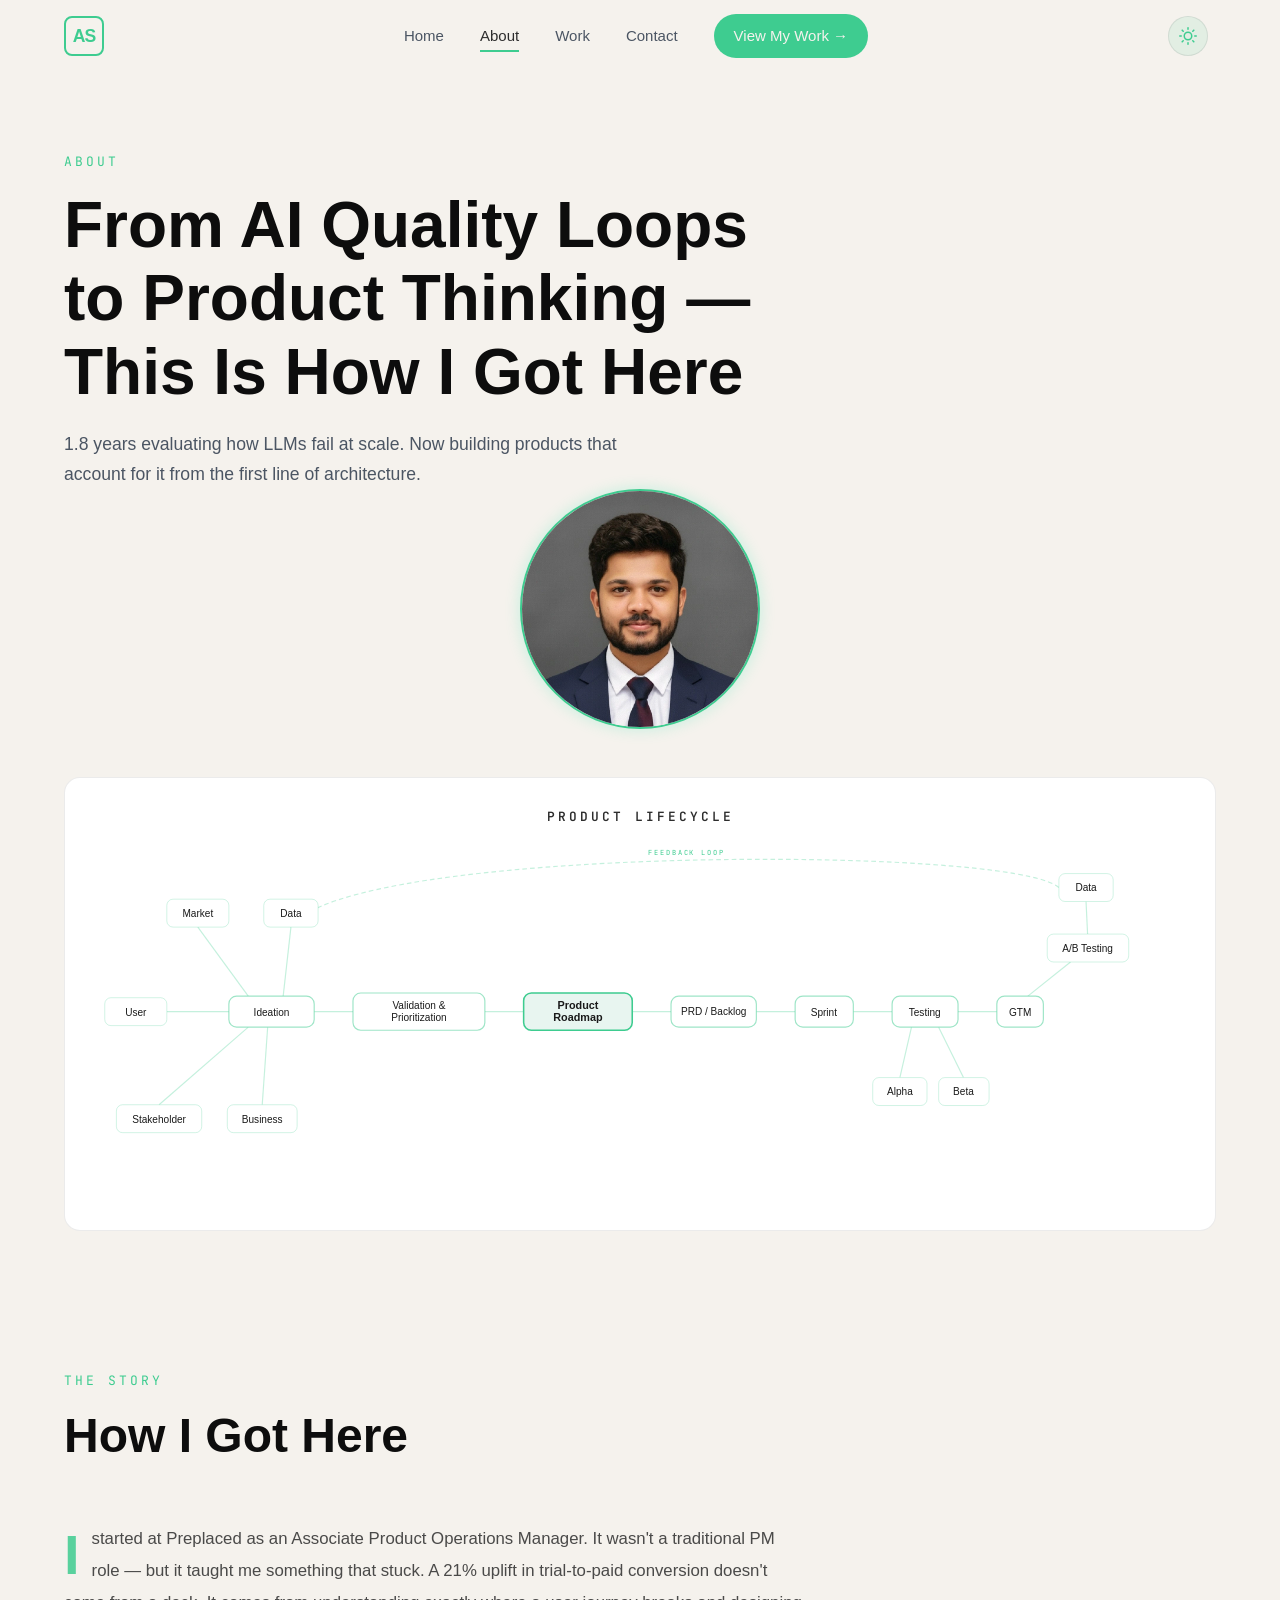
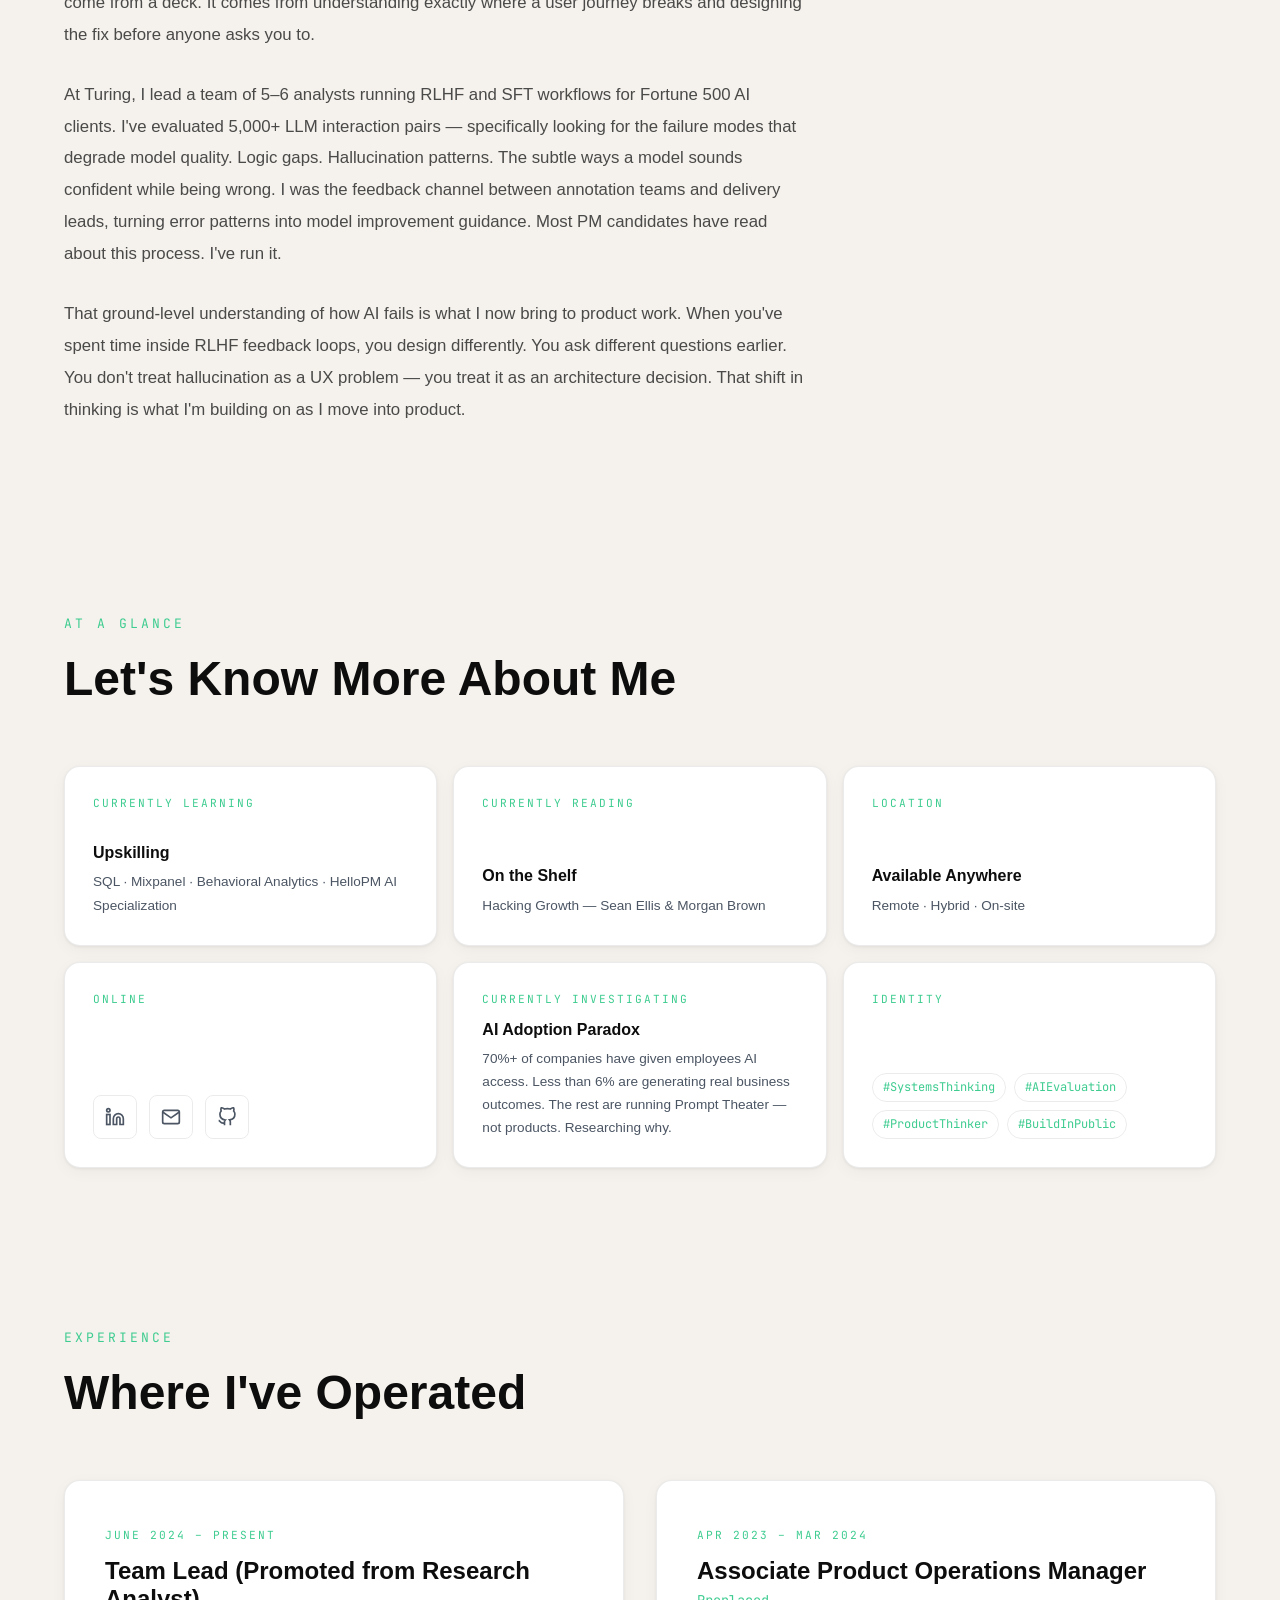
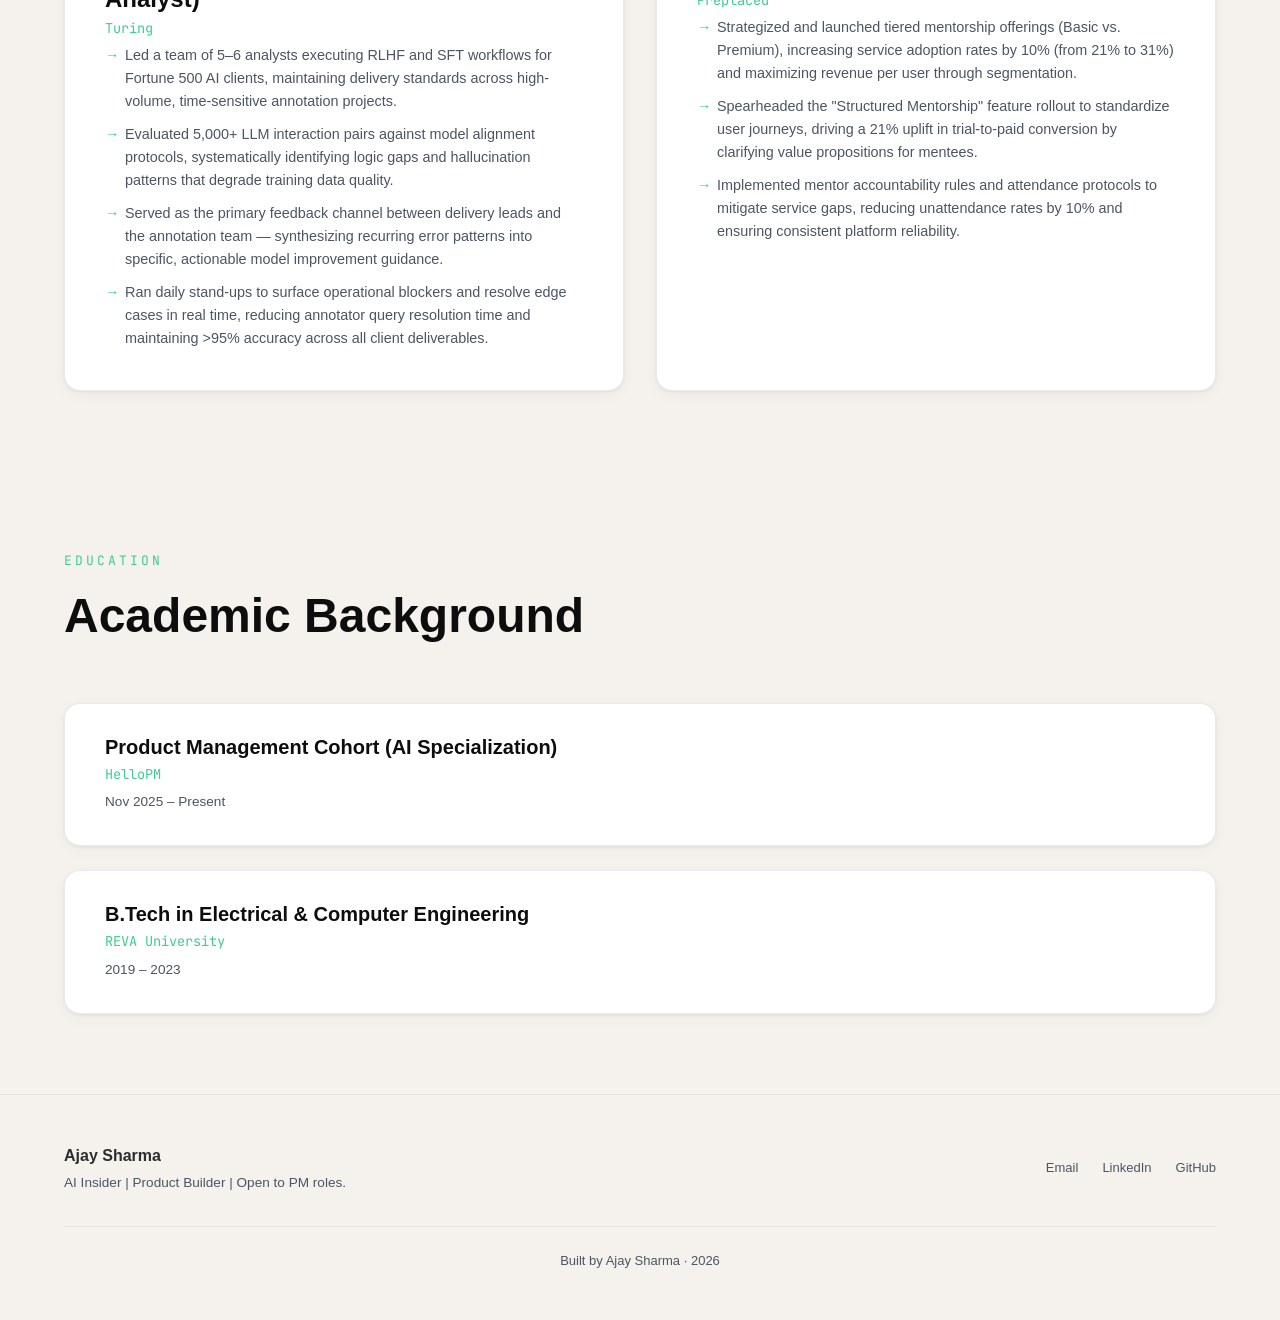
==== about.html @ 45bc7f4d "Update About page narrative, tighten global section padding, add GitHub links" ====
<!DOCTYPE html>
<html lang="en">

<head>
    <meta charset="UTF-8">
    <meta name="viewport" content="width=device-width, initial-scale=1.0">
    <title>About — Ajay Sharma | AI Team Lead @ Turing</title>
    <meta name="description"
        content="PM candidate with hands-on experience inside RLHF feedback loops and a track record of shipping functional AI products. Currently targeting APM and PM roles at AI-first companies.">
    <meta property="og:title" content="About Ajay Sharma">
    <meta property="og:description"
        content="From fixing operational gaps to chasing funnel leaks — the honest version.">
    <meta property="og:type" content="website">
    <link rel="icon"
        href="data:image/svg+xml,%3Csvg xmlns='http://www.w3.org/2000/svg' viewBox='0 0 64 64'%3E%3Ccircle cx='32' cy='32' r='32' fill='%230A0F0D'/%3E%3Ctext x='32' y='38' text-anchor='middle' fill='%2300E5A0' font-family='sans-serif' font-weight='600' font-size='24'%3EAS%3C/text%3E%3C/svg%3E">
    <link rel="stylesheet" href="css/style.css">
</head>

<body>

    <!-- ========== NAVBAR ========== -->
    <nav class="navbar" role="navigation" aria-label="Main navigation">
        <div class="container">
            <a href="index.html" class="nav-logo"><span>AS</span></a>
            <div class="nav-links">
                <a href="index.html">Home</a>
                <a href="about.html">About</a>
                <a href="work.html">Work</a>
                <a href="contact.html">Contact</a>
                <a href="work.html" class="nav-cta">View My Work →</a>
            </div>
            <button class="theme-toggle" aria-label="Toggle light/dark mode">
                <svg class="icon-sun" viewBox="0 0 24 24" fill="none" stroke="currentColor" stroke-width="2"
                    stroke-linecap="round" stroke-linejoin="round">
                    <circle cx="12" cy="12" r="5" />
                    <line x1="12" y1="1" x2="12" y2="3" />
                    <line x1="12" y1="21" x2="12" y2="23" />
                    <line x1="4.22" y1="4.22" x2="5.64" y2="5.64" />
                    <line x1="18.36" y1="18.36" x2="19.78" y2="19.78" />
                    <line x1="1" y1="12" x2="3" y2="12" />
                    <line x1="21" y1="12" x2="23" y2="12" />
                    <line x1="4.22" y1="19.78" x2="5.64" y2="18.36" />
                    <line x1="18.36" y1="5.64" x2="19.78" y2="4.22" />
                </svg>
                <svg class="icon-moon" viewBox="0 0 24 24" fill="none" stroke="currentColor" stroke-width="2"
                    stroke-linecap="round" stroke-linejoin="round">
                    <path d="M21 12.79A9 9 0 1 1 11.21 3 7 7 0 0 0 21 12.79z" />
                </svg>
            </button>
            <button class="nav-toggle" aria-label="Toggle navigation">
                <span></span><span></span><span></span>
            </button>
        </div>
    </nav>

    <main>

        <!-- ========== HERO ========== -->
        <section class="about-hero">
            <div class="container">
                <span class="section-label fade-in-up">ABOUT</span>
                <h1 class="fade-in-up">From AI Quality Loops to Product Thinking — This Is How I Got Here</h1>
                <p class="fade-in-up">1.8 years evaluating how LLMs fail at scale. Now building products that account for it from the first line of architecture.</p>
                <div class="portrait-wrap fade-in-up">
                    <img src="assets/ajay.jpg" alt="Ajay Sharma" class="portrait portrait--lg">
                </div>
                <div class="hero-image-placeholder fade-in-up">
                    <div class="lifecycle-scroll-wrap">
                        <h3 class="lifecycle-title">Product Lifecycle</h3>
                        <svg id="lifecycle-svg" viewBox="0 0 1400 440" fill="none" xmlns="http://www.w3.org/2000/svg"
                            style="width:100%;height:auto;min-width:900px;">
                            <style>
                                #lifecycle-svg {
                                    --lc-accent: #3ECC90;
                                    --lc-fill: #0F1A14;
                                    --lc-stroke: rgba(62, 204, 144, 0.55);
                                    --lc-text: #EAEDE8;
                                    --lc-primary-fill: #0D2A1A;
                                }

                                [data-theme="light"] #lifecycle-svg {
                                    --lc-fill: #FFFFFF;
                                    --lc-text: #1a1a1a;
                                    --lc-primary-fill: #e8f5f0;
                                    --lc-stroke: rgba(62, 204, 144, 0.5);
                                }

                                .lc-node {
                                    opacity: 0;
                                    transition: opacity 0.8s ease, filter 0.3s ease;
                                }

                                .lc-node.active {
                                    opacity: 1;
                                }

                                .lc-node:hover rect {
                                    filter: drop-shadow(0 0 8px rgba(62, 204, 144, 0.5));
                                    cursor: pointer;
                                }

                                .lc-input rect {
                                    fill: var(--lc-fill);
                                    stroke: rgba(62, 204, 144, 0.25);
                                    stroke-width: 1.2;
                                }

                                .lc-standard rect {
                                    fill: var(--lc-fill);
                                    stroke: var(--lc-stroke);
                                    stroke-width: 1.5;
                                }

                                .lc-primary rect {
                                    fill: var(--lc-primary-fill);
                                    stroke: var(--lc-accent);
                                    stroke-width: 2;
                                }

                                .lc-node text {
                                    fill: var(--lc-text);
                                    font-family: Inter, sans-serif;
                                    font-size: 13px;
                                }

                                .lc-primary text {
                                    font-weight: 700;
                                    font-size: 14px;
                                }

                                .lc-connector {
                                    stroke: var(--lc-accent);
                                    stroke-width: 1.5;
                                    opacity: 0.3;
                                    fill: none;
                                }

                                .lc-feedback-arc {
                                    stroke-dasharray: 6 4;
                                }

                                @keyframes roadmapGlow {

                                    0%,
                                    100% {
                                        filter: drop-shadow(0 0 4px rgba(62, 204, 144, 0.2));
                                    }

                                    50% {
                                        filter: drop-shadow(0 0 12px rgba(62, 204, 144, 0.5));
                                    }
                                }

                                .lc-roadmap {
                                    animation: roadmapGlow 3s ease-in-out infinite;
                                }
                            </style>
                            <defs>
                                <filter id="lcGlow">
                                    <feGaussianBlur stdDeviation="3" result="blur" />
                                    <feMerge>
                                        <feMergeNode in="blur" />
                                        <feMergeNode in="SourceGraphic" />
                                    </feMerge>
                                </filter>
                            </defs>

                            <!-- ===== CONNECTOR LINES (always visible) ===== -->
                            <path id="c-user-idea" class="lc-connector" d="M90,220 L170,220" />
                            <path id="c-market-idea" class="lc-connector" d="M130,111 L195,200" />
                            <path id="c-data-idea" class="lc-connector" d="M250,111 L240,200" />
                            <path id="c-stake-idea" class="lc-connector" d="M80,340 L195,240" />
                            <path id="c-biz-idea" class="lc-connector" d="M213,340 L220,240" />
                            <path id="c-idea-val" class="lc-connector" d="M280,220 L330,220" />
                            <path id="c-val-road" class="lc-connector" d="M500,220 L550,220" />
                            <path id="c-road-prd" class="lc-connector" d="M690,220 L740,220" />
                            <path id="c-prd-sprint" class="lc-connector" d="M850,220 L900,220" />
                            <path id="c-sprint-test" class="lc-connector" d="M975,220 L1025,220" />
                            <path id="c-test-alpha" class="lc-connector" d="M1050,240 L1035,305" />
                            <path id="c-test-beta" class="lc-connector" d="M1085,240 L1117,305" />
                            <path id="c-test-gtm" class="lc-connector" d="M1110,220 L1160,220" />
                            <path id="c-gtm-ab" class="lc-connector" d="M1200,200 L1255,156" />
                            <path id="c-ab-data" class="lc-connector" d="M1277,120 L1275,78" />
                            <path id="c-feedback" class="lc-connector lc-feedback-arc"
                                d="M1240,60 C1180,5 320,5 250,111" />

                            <!-- ===== FEEDBACK LOOP LABEL ===== -->
                            <text class="lc-node" data-idx="10" x="760" y="18" text-anchor="middle"
                                fill="var(--lc-accent)" font-family="JetBrains Mono, monospace" font-size="9"
                                letter-spacing="2.5" opacity="0.5">FEEDBACK
                                LOOP</text>

                            <!-- ===== INPUT NODES ===== -->
                            <g class="lc-node lc-input" data-idx="0"
                                data-tip="User research, interviews, and feedback signals">
                                <rect x="10" y="202" width="80" height="36" rx="8" /><text x="50" y="225"
                                    text-anchor="middle">User</text>
                            </g>
                            <g class="lc-node lc-input" data-idx="0" data-tip="Competitive landscape and market trends">
                                <rect x="90" y="75" width="80" height="36" rx="8" /><text x="130" y="98"
                                    text-anchor="middle">Market</text>
                            </g>
                            <g class="lc-node lc-input" data-idx="0"
                                data-tip="Analytics, metrics, and behavioral insights" id="data-left-group">
                                <rect x="215" y="75" width="70" height="36" rx="8" /><text x="250" y="98"
                                    text-anchor="middle">Data</text>
                            </g>
                            <g class="lc-node lc-input" data-idx="0"
                                data-tip="Internal and external stakeholder requirements">
                                <rect x="25" y="340" width="110" height="36" rx="8" /><text x="80" y="363"
                                    text-anchor="middle">Stakeholder</text>
                            </g>
                            <g class="lc-node lc-input" data-idx="0"
                                data-tip="Strategic objectives driving product direction">
                                <rect x="168" y="340" width="90" height="36" rx="8" /><text x="213" y="363"
                                    text-anchor="middle">Business</text>
                            </g>

                            <!-- ===== IDEATION ===== -->
                            <g class="lc-node lc-standard" data-idx="1"
                                data-tip="Brainstorming and idea generation from all inputs">
                                <rect x="170" y="200" width="110" height="40" rx="10" /><text x="225" y="225"
                                    text-anchor="middle">Ideation</text>
                            </g>

                            <!-- ===== MAIN CHAIN ===== -->
                            <g class="lc-node lc-standard" data-idx="2"
                                data-tip="Hypothesis testing and feature scoring by impact and effort">
                                <rect x="330" y="196" width="170" height="48" rx="10" />
                                <text x="415" y="216" text-anchor="middle" font-size="12">Validation &amp;</text>
                                <text x="415" y="232" text-anchor="middle" font-size="12">Prioritization</text>
                            </g>
                            <g class="lc-node lc-primary lc-roadmap" data-idx="3"
                                data-tip="The strategic roadmap — the north star of execution">
                                <rect x="550" y="196" width="140" height="48" rx="10" />
                                <text x="620" y="216" text-anchor="middle" font-size="13">Product</text>
                                <text x="620" y="232" text-anchor="middle" font-size="13">Roadmap</text>
                            </g>
                            <g class="lc-node lc-standard" data-idx="4"
                                data-tip="Product requirements and ordered backlog of work items">
                                <rect x="740" y="200" width="110" height="40" rx="10" /><text x="795" y="224"
                                    text-anchor="middle" font-size="12">PRD / Backlog</text>
                            </g>
                            <g class="lc-node lc-standard" data-idx="5"
                                data-tip="Time-boxed development cycles for iterative delivery">
                                <rect x="900" y="200" width="75" height="40" rx="10" /><text x="937" y="225"
                                    text-anchor="middle">Sprint</text>
                            </g>
                            <g class="lc-node lc-standard" data-idx="6"
                                data-tip="Quality assurance across alpha and beta stages">
                                <rect x="1025" y="200" width="85" height="40" rx="10" /><text x="1067" y="225"
                                    text-anchor="middle">Testing</text>
                            </g>

                            <!-- ===== ALPHA / BETA ===== -->
                            <g class="lc-node lc-input" data-idx="7"
                                data-tip="Internal testing with controlled user group">
                                <rect x="1000" y="305" width="70" height="36" rx="8" /><text x="1035" y="328"
                                    text-anchor="middle" font-size="12">Alpha</text>
                            </g>
                            <g class="lc-node lc-input" data-idx="7" data-tip="External testing with broader user base">
                                <rect x="1085" y="305" width="65" height="36" rx="8" /><text x="1117" y="328"
                                    text-anchor="middle" font-size="12">Beta</text>
                            </g>

                            <!-- ===== GTM ===== -->
                            <g class="lc-node lc-standard" data-idx="8"
                                data-tip="Go-to-market strategy and launch execution">
                                <rect x="1160" y="200" width="60" height="40" rx="10" /><text x="1190" y="225"
                                    text-anchor="middle">GTM</text>
                            </g>

                            <!-- ===== A/B TESTING ===== -->
                            <g class="lc-node lc-input" data-idx="9"
                                data-tip="Controlled experiments to optimize conversion">
                                <rect x="1225" y="120" width="105" height="36" rx="8" /><text x="1277" y="143"
                                    text-anchor="middle" font-size="12">A/B Testing</text>
                            </g>

                            <!-- ===== DATA (RIGHT) ===== -->
                            <g class="lc-node lc-input" data-idx="10"
                                data-tip="Performance data feeding back into the cycle" id="data-right-group">
                                <rect x="1240" y="42" width="70" height="36" rx="8" /><text x="1275" y="65"
                                    text-anchor="middle">Data</text>
                            </g>
                        </svg>
                    </div>
                </div>
            </div>
        </section>

        <!-- ========== STORY ========== -->
        <section>
            <div class="container">
                <div class="section-header fade-in-up">
                    <span class="section-label">THE STORY</span>
                    <h2>How I Got Here</h2>
                </div>
                <div class="story-section fade-in-up">
                    <p>I started at Preplaced as an Associate Product Operations Manager. It wasn't a traditional PM role — but it taught me something that stuck. A 21% uplift in trial-to-paid conversion doesn't come from a deck. It comes from understanding exactly where a user journey breaks and designing the fix before anyone asks you to.</p>
                    <p>At Turing, I lead a team of 5–6 analysts running RLHF and SFT workflows for Fortune 500 AI clients. I've evaluated 5,000+ LLM interaction pairs — specifically looking for the failure modes that degrade model quality. Logic gaps. Hallucination patterns. The subtle ways a model sounds confident while being wrong. I was the feedback channel between annotation teams and delivery leads, turning error patterns into model improvement guidance. Most PM candidates have read about this process. I've run it.</p>
                    <p>That ground-level understanding of how AI fails is what I now bring to product work. When you've spent time inside RLHF feedback loops, you design differently. You ask different questions earlier. You don't treat hallucination as a UX problem — you treat it as an architecture decision. That shift in thinking is what I'm building on as I move into product.</p>
                </div>
            </div>
        </section>

        <!-- ========== BENTO GRID ========== -->
        <section>
            <div class="container">
                <div class="section-header fade-in-up">
                    <span class="section-label">At a Glance</span>
                    <h2>Let's Know More About Me</h2>
                </div>
                <div class="bento-grid stagger-children">
                    <div class="bento-tile fade-in-up">
                        <span class="bento-tile-label">Currently Learning</span>
                        <div>
                            <h4>Upskilling</h4>
                            <p>SQL · Mixpanel · Behavioral Analytics · HelloPM AI Specialization</p>
                        </div>
                    </div>
                    <div class="bento-tile fade-in-up">
                        <span class="bento-tile-label">Currently Reading</span>
                        <div>
                            <h4>On the Shelf</h4>
                            <p>Hacking Growth — Sean Ellis & Morgan Brown</p>
                        </div>
                    </div>
                    <div class="bento-tile fade-in-up">
                        <span class="bento-tile-label">Location</span>
                        <div>
                            <h4>Available Anywhere</h4>
                            <p>Remote · Hybrid · On-site</p>
                        </div>
                    </div>
                    <div class="bento-tile fade-in-up">
                        <span class="bento-tile-label">Online</span>
                        <div class="bento-social-links">
                            <a href="https://www.linkedin.com/in/workwithajay/" target="_blank" rel="noopener"
                                class="bento-social-link" aria-label="LinkedIn">
                                <svg width="20" height="20" viewBox="0 0 24 24" fill="none" stroke="currentColor"
                                    stroke-width="2">
                                    <path
                                        d="M16 8a6 6 0 0 1 6 6v7h-4v-7a2 2 0 0 0-2-2 2 2 0 0 0-2 2v7h-4v-7a6 6 0 0 1 6-6z" />
                                    <rect x="2" y="9" width="4" height="12" />
                                    <circle cx="4" cy="4" r="2" />
                                </svg>
                            </a>
                            <a href="mailto:sharma.ajay.jobs@gmail.com" class="bento-social-link" aria-label="Email" title="sharma.ajay.jobs@gmail.com">
                                <svg width="20" height="20" viewBox="0 0 24 24" fill="none" stroke="currentColor"
                                    stroke-width="2">
                                    <path
                                        d="M4 4h16c1.1 0 2 .9 2 2v12c0 1.1-.9 2-2 2H4c-1.1 0-2-.9-2-2V6c0-1.1.9-2 2-2z" />
                                    <polyline points="22,6 12,13 2,6" />
                                </svg>
                            </a>
                            <a href="https://github.com/reagleai/" target="_blank" rel="noopener"
                                class="bento-social-link" aria-label="GitHub">
                                <svg width="20" height="20" viewBox="0 0 24 24" fill="none" stroke="currentColor"
                                    stroke-width="2">
                                    <path
                                        d="M9 19c-5 1.5-5-2.5-7-3m14 6v-3.87a3.37 3.37 0 0 0-.94-2.61c3.14-.35 6.44-1.54 6.44-7A5.44 5.44 0 0 0 20 4.77 5.07 5.07 0 0 0 19.91 1S18.73.65 16 2.48a13.38 13.38 0 0 0-7 0C6.27.65 5.09 1 5.09 1A5.07 5.07 0 0 0 5 4.77a5.44 5.44 0 0 0-1.5 3.78c0 5.42 3.3 6.61 6.44 7A3.37 3.37 0 0 0 9 18.13V22" />
                                </svg>
                            </a>
                        </div>
                    </div>
                    <div class="bento-tile fade-in-up">
                        <span class="bento-tile-label">Currently Investigating</span>
                        <div>
                            <h4>AI Adoption Paradox</h4>
                            <p>70%+ of companies have given employees AI access. Less than 6% are generating real business outcomes. The rest are running Prompt Theater — not products. Researching why.</p>
                        </div>
                    </div>
                    <div class="bento-tile fade-in-up">
                        <span class="bento-tile-label">Identity</span>
                        <div class="bento-tags">
                            <span class="bento-tag">#SystemsThinking</span>
                            <span class="bento-tag">#AIEvaluation</span>
                            <span class="bento-tag">#ProductThinker</span>
                            <span class="bento-tag">#BuildInPublic</span>
                        </div>
                    </div>
                </div>
            </div>
        </section>

        <!-- ========== EXPERIENCE (Expanded) ========== -->
        <section id="experience">
            <div class="container">
                <div class="section-header fade-in-up">
                    <span class="section-label">Experience</span>
                    <h2>Where I've Operated</h2>
                </div>
                <div class="experience-grid stagger-children">
                    <div class="experience-card fade-in-up">
                        <span class="tag">June 2024 &#8211; Present</span>
                        <h3>Team Lead (Promoted from Research Analyst)</h3>
                        <p class="company">Turing</p>
                        <ul>
                            <li>Led a team of 5–6 analysts executing RLHF and SFT workflows for Fortune 500 AI clients, maintaining delivery standards across high-volume, time-sensitive annotation projects.</li>
                            <li>Evaluated 5,000+ LLM interaction pairs against model alignment protocols, systematically identifying logic gaps and hallucination patterns that degrade training data quality.</li>
                            <li>Served as the primary feedback channel between delivery leads and the annotation team — synthesizing recurring error patterns into specific, actionable model improvement guidance.</li>
                            <li>Ran daily stand-ups to surface operational blockers and resolve edge cases in real time, reducing annotator query resolution time and maintaining >95% accuracy across all client deliverables.</li>
                        </ul>
                    </div>
                    <div class="experience-card fade-in-up">
                        <span class="tag">Apr 2023 &#8211; Mar 2024</span>
                        <h3>Associate Product Operations Manager</h3>
                        <p class="company">Preplaced</p>
                        <ul>
                            <li>Strategized and launched tiered mentorship offerings (Basic vs. Premium), increasing
                                service adoption rates by 10% (from 21% to 31%) and maximizing revenue per user through
                                segmentation.</li>
                            <li>Spearheaded the "Structured Mentorship" feature rollout to standardize user journeys,
                                driving a 21% uplift in trial-to-paid conversion by clarifying value propositions for
                                mentees.</li>
                            <li>Implemented mentor accountability rules and attendance protocols to mitigate service
                                gaps, reducing unattendance rates by 10% and ensuring consistent platform reliability.
                            </li>
                        </ul>
                    </div>
                </div>
            </div>
        </section>

        <!-- ========== EDUCATION ========== -->
        <section id="education">
            <div class="container">
                <div class="section-header fade-in-up">
                    <span class="section-label">Education</span>
                    <h2>Academic Background</h2>
                </div>
                <div class="education-list fade-in-up">
                    <div class="education-item">
                        <h4>Product Management Cohort (AI Specialization)</h4>
                        <p class="institution">HelloPM</p>
                        <p class="year">Nov 2025 &#8211; Present</p>
                    </div>
                    <div class="education-item">
                        <h4>B.Tech in Electrical &amp; Computer Engineering</h4>
                        <p class="institution">REVA University</p>
                        <p class="year">2019 &#8211; 2023</p>
                    </div>
                </div>
            </div>
        </section>

    </main>

    <!-- ========== FOOTER ========== -->
    <footer class="footer">
        <div class="container">
            <div class="footer-inner">
                <div class="footer-left">
                    <span class="footer-name">Ajay Sharma</span>
                    <span class="footer-tagline">AI Insider | Product Builder | Open to PM roles.</span>
                </div>
                <div class="footer-links">
                    <a href="mailto:sharma.ajay.jobs@gmail.com">Email</a>
                    <a href="https://www.linkedin.com/in/workwithajay/" target="_blank" rel="noopener">LinkedIn</a>
                    <a href="https://github.com/reagleai/" target="_blank" rel="noopener">GitHub</a>
                </div>
            </div>
            <div class="footer-credit">
                Built by Ajay Sharma · 2026
            </div>
        </div>
    </footer>

    <script src="js/main.js"></script>
</body>

</html>
---- css/style.css ----
/* ============================================
   AJAY SHARMA — GROWTH PM PORTFOLIO
   Design System & Global Styles
   ============================================ */

/* ---- Fonts: Fontshare + Google ---- */
@import url('https://api.fontshare.com/v2/css?f[]=clash-display@400,500,600,700&f[]=satoshi@400,500,700&display=swap');
@import url('https://fonts.googleapis.com/css2?family=JetBrains+Mono:wght@400;500&display=swap');

/* ============================================
   CSS CUSTOM PROPERTIES
   ============================================ */
:root {
    /* Colors — Dark Theme (default) */
    --bg-base: #0B1215;
    --bg-card: #111D1A;
    --bg-card-hover: #162520;
    --accent: #3ECC90;
    --accent-bright: #5EDDA8;
    --accent-dim: rgba(62, 204, 144, 0.08);
    --text-primary: #E8ECE9;
    --text-muted: #6B8078;
    --text-heading: #FFFFFF;
    --border-glow: rgba(62, 204, 144, 0.15);
    --border-glow-hover: rgba(62, 204, 144, 0.32);
    --shadow-glow: 0 0 20px rgba(62, 204, 144, 0.12);
    --shadow-glow-hover: 0 0 30px rgba(62, 204, 144, 0.22);
    --card-shadow: none;
    --card-shadow-hover: none;
    --nav-scrolled-bg: rgba(11, 18, 21, 0.88);
    --mobile-overlay-bg: rgba(11, 18, 21, 0.97);

    /* Typography */
    --font-heading: 'Clash Display', sans-serif;
    --font-body: 'Satoshi', sans-serif;
    --font-mono: 'JetBrains Mono', monospace;

    /* Sizing */
    --container-max: 1200px;
    --container-wide: 1400px;
    --nav-height: 72px;
    --section-padding: 80px;
    --section-padding-mobile: 60px;
    --border-radius: 16px;
    --border-radius-sm: 8px;
    --border-radius-pill: 999px;

    /* Transitions */
    --transition-fast: 0.2s ease;
    --transition-base: 0.3s ease;
    --transition-slow: 0.5s ease;
}

/* ============================================
   LIGHT MODE THEME
   ============================================ */
[data-theme="light"] {
    --bg-base: #F5F2ED;
    --bg-card: #FFFFFF;
    --bg-card-hover: #F0EDE7;
    --accent: #3ECC90;
    --accent-bright: #2FB87E;
    --accent-dim: rgba(62, 204, 144, 0.1);
    --text-primary: #2D2D2D;
    --text-muted: #4B5563;
    --text-heading: #0D0D0D;
    --border-glow: rgba(0, 0, 0, 0.08);
    --border-glow-hover: rgba(62, 204, 144, 0.3);
    --shadow-glow: none;
    --shadow-glow-hover: 0 4px 20px rgba(0, 0, 0, 0.08);
    --card-shadow: 0 1px 3px rgba(0, 0, 0, 0.06), 0 4px 16px rgba(0, 0, 0, 0.04);
    --card-shadow-hover: 0 4px 12px rgba(0, 0, 0, 0.08), 0 8px 32px rgba(0, 0, 0, 0.06);
    --nav-scrolled-bg: rgba(245, 242, 237, 0.88);
    --mobile-overlay-bg: rgba(245, 242, 237, 0.97);
}

/* ============================================
   RESET & BASE
   ============================================ */
*,
*::before,
*::after {
    margin: 0;
    padding: 0;
    box-sizing: border-box;
}

html {
    scroll-behavior: smooth;
    font-size: 16px;
    -webkit-font-smoothing: antialiased;
    -moz-osx-font-smoothing: grayscale;
}

body {
    font-family: var(--font-body);
    background-color: var(--bg-base);
    color: var(--text-primary);
    line-height: 1.6;
    overflow-x: hidden;
    min-height: 100vh;
}

a {
    color: var(--accent);
    text-decoration: none;
    transition: color var(--transition-fast);
}

a:hover {
    color: var(--accent-bright);
}

img {
    max-width: 100%;
    height: auto;
    display: block;
}

ul,
ol {
    list-style: none;
}

button {
    cursor: pointer;
    border: none;
    background: none;
    font-family: inherit;
}

input,
textarea,
select {
    font-family: inherit;
    font-size: inherit;
}

::selection {
    background: var(--accent);
    color: var(--bg-base);
}

/* ============================================
   TYPOGRAPHY
   ============================================ */
h1,
h2,
h3,
h4,
h5,
h6 {
    font-family: var(--font-heading);
    color: var(--text-heading);
    font-weight: 600;
    font-style: normal;
    line-height: 1.15;
}

h1 {
    font-size: clamp(2.5rem, 5vw, 4rem);
}

h2 {
    font-size: clamp(2rem, 4vw, 3rem);
}

h3 {
    font-size: clamp(1.25rem, 2.5vw, 1.5rem);
}

h4 {
    font-size: clamp(1.1rem, 2vw, 1.25rem);
}

p {
    color: var(--text-muted);
    font-size: 1rem;
    line-height: 1.7;
}

.section-label {
    font-family: var(--font-mono);
    font-size: 0.813rem;
    text-transform: uppercase;
    letter-spacing: 3px;
    color: var(--accent);
    margin-bottom: 16px;
    display: block;
}

.accent-text {
    color: var(--accent);
}

.muted-text {
    color: var(--text-muted);
}

/* ============================================
   LAYOUT
   ============================================ */
.container {
    max-width: var(--container-max);
    margin: 0 auto;
    padding: 0 24px;
}

.container--wide {
    max-width: var(--container-wide);
}

section {
    padding: var(--section-padding) 0;
    position: relative;
}

.section-header {
    margin-bottom: 60px;
}

.section-header p {
    margin-top: 16px;
    max-width: 600px;
}

/* ============================================
   NAVIGATION
   ============================================ */
.navbar {
    position: fixed;
    top: 0;
    left: 0;
    right: 0;
    height: var(--nav-height);
    z-index: 1000;
    display: flex;
    align-items: center;
    transition: background var(--transition-base), box-shadow var(--transition-base);
    background: transparent;
}

.navbar.scrolled {
    background: var(--nav-scrolled-bg);
    backdrop-filter: blur(20px);
    -webkit-backdrop-filter: blur(20px);
    box-shadow: 0 1px 0 var(--border-glow);
}

.navbar .container {
    display: flex;
    align-items: center;
    justify-content: space-between;
    width: 100%;
}

.nav-logo {
    font-family: var(--font-heading);
    font-size: 1.5rem;
    font-weight: 700;
    color: var(--accent);
    letter-spacing: -1px;
    display: flex;
    align-items: center;
    gap: 4px;
}

.nav-logo span {
    display: inline-flex;
    align-items: center;
    justify-content: center;
    width: 40px;
    height: 40px;
    border: 2px solid var(--accent);
    border-radius: var(--border-radius-sm);
    font-size: 1.1rem;
}

.nav-links {
    display: flex;
    align-items: center;
    gap: 36px;
}

.nav-links a {
    font-family: var(--font-body);
    font-size: 0.938rem;
    font-weight: 500;
    color: var(--text-muted);
    transition: color var(--transition-fast);
    position: relative;
}

.nav-links a::after {
    content: '';
    position: absolute;
    bottom: -4px;
    left: 0;
    width: 0;
    height: 2px;
    background: var(--accent);
    transition: width var(--transition-base);
}

.nav-links a:hover,
.nav-links a.active {
    color: var(--text-primary);
}

.nav-links a:hover::after,
.nav-links a.active::after {
    width: 100%;
}

.nav-cta {
    display: inline-flex !important;
    align-items: center;
    gap: 6px;
    padding: 10px 20px;
    background: var(--accent);
    color: var(--bg-base) !important;
    border-radius: var(--border-radius-pill);
    font-weight: 600;
    font-size: 0.85rem;
    transition: background var(--transition-fast), transform var(--transition-fast);
}

.nav-cta::after {
    display: none !important;
}

.nav-cta:hover {
    background: var(--accent-bright);
    color: var(--bg-base) !important;
    transform: translateY(-1px);
}

/* Mobile Menu Toggle */
.nav-toggle {
    display: none;
    flex-direction: column;
    gap: 5px;
    cursor: pointer;
    z-index: 1001;
}

.nav-toggle span {
    display: block;
    width: 24px;
    height: 2px;
    background: var(--text-primary);
    transition: transform var(--transition-base), opacity var(--transition-base);
}

.nav-toggle.active span:nth-child(1) {
    transform: rotate(45deg) translate(5px, 5px);
}

.nav-toggle.active span:nth-child(2) {
    opacity: 0;
}

.nav-toggle.active span:nth-child(3) {
    transform: rotate(-45deg) translate(5px, -5px);
}

/* ============================================
   BUTTONS
   ============================================ */
.btn {
    display: inline-flex;
    align-items: center;
    gap: 8px;
    padding: 14px 28px;
    font-family: var(--font-body);
    font-weight: 600;
    font-size: 0.95rem;
    border-radius: var(--border-radius-pill);
    transition: all var(--transition-base);
    cursor: pointer;
    text-decoration: none;
}

.btn--primary {
    background: var(--accent);
    color: var(--bg-base);
    border: 2px solid var(--accent);
}

.btn--primary:hover {
    background: var(--accent-bright);
    border-color: var(--accent-bright);
    color: var(--bg-base);
    transform: translateY(-2px);
    box-shadow: var(--shadow-glow);
}

.btn--secondary {
    background: transparent;
    color: var(--text-primary);
    border: 2px solid var(--border-glow-hover);
}

.btn--secondary:hover {
    border-color: var(--accent);
    color: var(--accent);
    transform: translateY(-2px);
}

.btn-group {
    display: flex;
    gap: 16px;
    flex-wrap: wrap;
}

.text-link {
    display: inline-flex;
    align-items: center;
    gap: 6px;
    font-weight: 600;
    color: var(--accent);
    font-size: 0.95rem;
    transition: gap var(--transition-base);
}

.text-link:hover {
    gap: 10px;
    color: var(--accent-bright);
}

/* ============================================
   HERO SECTION
   ============================================ */
.hero {
    min-height: 100vh;
    display: flex;
    align-items: center;
    padding-top: var(--nav-height);
    position: relative;
    overflow: hidden;
}

#hero-canvas {
    position: absolute;
    top: 0;
    left: 0;
    width: 100%;
    height: 100%;
    z-index: 0;
    opacity: 0.4;
}

.hero .container {
    position: relative;
    z-index: 1;
}

.hero-grid {
    display: grid;
    grid-template-columns: 1fr 1fr;
    gap: 60px;
    align-items: center;
}

.hero-content {
    max-width: 600px;
}

.hero-intro {
    font-size: clamp(1rem, 1.5vw, 1.15rem);
    color: var(--text-muted);
    margin-bottom: 8px;
    font-weight: 500;
}

.hero-heading .word {
    display: inline-block;
    opacity: 0;
    transform: translateY(20px);
    transition: opacity 0.5s ease, transform 0.5s ease;
}

.hero-heading .word.revealed {
    opacity: 1;
    transform: translateY(0);
}

.hero-sub {
    font-size: clamp(0.95rem, 1.2vw, 1.05rem);
    color: var(--text-muted);
    margin-top: 24px;
    margin-bottom: 32px;
    line-height: 1.7;
}

.hero-visual {
    display: flex;
    align-items: center;
    justify-content: center;
    position: relative;
}

.hero-visual svg {
    width: 100%;
    max-width: 420px;
    height: auto;
}

/* Floating Sticker */
.sticker {
    display: inline-flex;
    align-items: center;
    gap: 6px;
    padding: 10px 18px;
    background: var(--bg-card);
    border: 1px solid var(--border-glow);
    border-radius: var(--border-radius-sm);
    font-family: var(--font-mono);
    font-size: 0.8rem;
    color: var(--accent);
    position: absolute;
    box-shadow: var(--shadow-glow);
    animation: float 3s ease-in-out infinite;
    z-index: 2;
}

.sticker--hero {
    top: 20px;
    right: -10px;
    transform: rotate(3deg);
}

@keyframes float {

    0%,
    100% {
        transform: translateY(0) rotate(3deg);
    }

    50% {
        transform: translateY(-10px) rotate(3deg);
    }
}

/* ============================================
   METRICS STRIP
   ============================================ */
.metrics-strip {
    padding: 48px 0;
    background: var(--bg-card);
    border-top: 1px solid var(--border-glow);
    border-bottom: 1px solid var(--border-glow);
}

.metrics-grid {
    display: grid;
    grid-template-columns: repeat(4, 1fr);
    gap: 24px;
    text-align: center;
}

.metric-item {
    padding: 16px;
}

.metric-value {
    font-family: var(--font-heading);
    font-size: clamp(1.75rem, 3vw, 2.5rem);
    font-weight: 700;
    font-style: normal;
    color: var(--accent);
    margin-bottom: 4px;
}

.metric-label {
    font-family: var(--font-mono);
    font-size: 0.813rem;
    text-transform: uppercase;
    letter-spacing: 1.5px;
    color: var(--text-muted);
}

/* ============================================
   CARDS — Case Study
   ============================================ */
.case-card {
    background: var(--bg-card);
    border: 1px solid var(--border-glow);
    border-radius: var(--border-radius);
    overflow: hidden;
    transition: border-color var(--transition-base), box-shadow var(--transition-base), transform var(--transition-base);
    position: relative;
    box-shadow: var(--card-shadow);
}

.case-card:hover {
    border-color: var(--border-glow-hover);
    box-shadow: var(--shadow-glow-hover, var(--card-shadow-hover));
    transform: translateY(-4px);
}

.case-card-inner {
    display: grid;
    grid-template-columns: 1fr 1fr;
    gap: 0;
}

.case-card-content {
    padding: 40px;
    display: flex;
    flex-direction: column;
    justify-content: center;
}

.case-card-visual {
    background: rgba(0, 229, 160, 0.03);
    display: flex;
    align-items: center;
    justify-content: center;
    padding: 40px;
    position: relative;
    min-height: 280px;
}

.case-card-visual svg {
    width: 80%;
    max-width: 300px;
    height: auto;
    opacity: 0.7;
}

.case-card .tag {
    display: inline-block;
    font-family: var(--font-mono);
    font-size: 0.813rem;
    text-transform: uppercase;
    letter-spacing: 2px;
    color: var(--accent);
    background: var(--accent-dim);
    padding: 6px 12px;
    border-radius: var(--border-radius-pill);
    margin-bottom: 16px;
    width: fit-content;
}

.case-card h3 {
    margin-bottom: 12px;
    font-size: clamp(1.2rem, 2vw, 1.4rem);
}

.case-card p {
    font-size: 0.95rem;
    margin-bottom: 20px;
}

.metric-pill {
    display: inline-flex;
    align-items: center;
    gap: 6px;
    padding: 6px 14px;
    background: rgba(0, 229, 160, 0.06);
    border: 1px solid var(--border-glow);
    border-radius: var(--border-radius-pill);
    font-family: var(--font-mono);
    font-size: 0.813rem;
    color: var(--accent);
}

/* Sticker on cards */
.case-card .sticker {
    position: absolute;
    top: 20px;
    right: 20px;
    animation-name: float-card;
}

@keyframes float-card {

    0%,
    100% {
        transform: translateY(0) rotate(-2deg);
    }

    50% {
        transform: translateY(-6px) rotate(-2deg);
    }
}

.case-cards-stack {
    display: flex;
    flex-direction: column;
    gap: 32px;
}

/* ============================================
   APPROACH CARDS
   ============================================ */
.approach-grid {
    display: grid;
    grid-template-columns: repeat(3, 1fr);
    gap: 24px;
}

.approach-card {
    background: var(--bg-card);
    border: 1px solid var(--border-glow);
    border-radius: var(--border-radius);
    padding: 36px;
    transition: border-color var(--transition-base), box-shadow var(--transition-base), transform var(--transition-base);
    box-shadow: var(--card-shadow);
}

.approach-card:hover {
    border-color: var(--border-glow-hover);
    box-shadow: var(--shadow-glow-hover, var(--card-shadow-hover));
    transform: translateY(-4px);
}

.approach-icon {
    font-size: 2rem;
    margin-bottom: 20px;
}

.approach-card h4 {
    margin-bottom: 12px;
}

.approach-card p {
    font-size: 0.9rem;
}

/* ============================================
   EXPERIENCE CARDS
   ============================================ */
.experience-grid {
    display: grid;
    grid-template-columns: repeat(2, 1fr);
    gap: 32px;
}

.experience-card {
    background: var(--bg-card);
    border: 1px solid var(--border-glow);
    border-radius: var(--border-radius);
    padding: 40px;
    transition: border-color var(--transition-base), box-shadow var(--transition-base);
    box-shadow: var(--card-shadow);
}

.experience-card:hover {
    border-color: var(--border-glow-hover);
    box-shadow: var(--shadow-glow-hover, var(--card-shadow-hover));
}

.experience-card .tag {
    display: inline-block;
    font-family: var(--font-mono);
    font-size: 0.7rem;
    text-transform: uppercase;
    letter-spacing: 2px;
    color: var(--accent);
    margin-bottom: 12px;
}

.experience-card h3 {
    margin-bottom: 4px;
}

.experience-card .company {
    font-family: var(--font-mono);
    font-size: 0.85rem;
    color: var(--accent);
    margin-bottom: 4px;
}

.experience-card .duration {
    font-size: 0.85rem;
    color: var(--text-muted);
    margin-bottom: 20px;
}

.experience-card ul {
    display: flex;
    flex-direction: column;
    gap: 10px;
}

.experience-card li {
    font-size: 0.9rem;
    color: var(--text-muted);
    padding-left: 20px;
    position: relative;
    line-height: 1.6;
}

.experience-card li::before {
    content: '→';
    position: absolute;
    left: 0;
    color: var(--accent);
}

/* ============================================
   SKILLS & TOOLS
   ============================================ */
.skills-category {
    margin-bottom: 32px;
}

.skills-category:last-child {
    margin-bottom: 0;
}

.skills-category-label {
    font-family: var(--font-mono);
    font-size: 0.7rem;
    text-transform: uppercase;
    letter-spacing: 2px;
    color: var(--text-muted);
    margin-bottom: 12px;
}

.skills-pills {
    display: flex;
    flex-wrap: wrap;
    gap: 10px;
}

.skill-pill {
    padding: 8px 18px;
    border: 1px solid var(--border-glow);
    border-radius: var(--border-radius-pill);
    font-family: var(--font-mono);
    font-size: 0.8rem;
    color: var(--text-muted);
    transition: all var(--transition-base);
}

.skill-pill:hover {
    border-color: var(--accent);
    color: var(--bg-base);
    background: var(--accent);
    transform: translateY(-2px);
}

/* ============================================
   TESTIMONIALS
   ============================================ */
.testimonials-grid {
    display: grid;
    grid-template-columns: repeat(3, 1fr);
    gap: 24px;
}

.testimonial-card {
    background: var(--bg-card);
    border: 1px solid var(--border-glow);
    border-radius: var(--border-radius);
    padding: 36px;
    backdrop-filter: blur(10px);
    transition: border-color var(--transition-base), box-shadow var(--transition-base);
    box-shadow: var(--card-shadow);
}

.testimonial-card:hover {
    border-color: var(--border-glow-hover);
    box-shadow: var(--shadow-glow-hover, var(--card-shadow-hover));
}

.testimonial-avatar {
    width: 48px;
    height: 48px;
    border-radius: 50%;
    background: var(--accent-dim);
    border: 2px solid var(--border-glow);
    display: flex;
    align-items: center;
    justify-content: center;
    font-family: var(--font-heading);
    font-weight: 700;
    font-size: 1rem;
    color: var(--accent);
    margin-bottom: 20px;
}

.testimonial-quote {
    font-size: 0.95rem;
    color: var(--text-primary);
    font-style: normal;
    line-height: 1.7;
    margin-bottom: 20px;
}

.testimonial-name {
    font-weight: 600;
    color: var(--text-primary);
    font-size: 0.9rem;
}

.testimonial-title {
    font-size: 0.8rem;
    color: var(--text-muted);
}

/* ============================================
   ABOUT STRIP
   ============================================ */
.about-strip {
    display: grid;
    grid-template-columns: auto 1fr;
    gap: 60px;
    align-items: center;
}

.portrait-placeholder {
    width: 220px;
    height: 220px;
    border-radius: 50%;
    border: 3px solid var(--accent);
    background: var(--bg-card);
    display: flex;
    align-items: center;
    justify-content: center;
    position: relative;
    box-shadow: 0 0 40px rgba(0, 229, 160, 0.1);
}

.portrait-placeholder::after {
    content: '';
    position: absolute;
    inset: -8px;
    border-radius: 50%;
    border: 1px solid var(--border-glow);
}

.portrait-initials {
    font-family: var(--font-heading);
    font-size: 3rem;
    font-weight: 700;
    color: var(--accent);
}

.about-strip-content h2 {
    font-size: clamp(1.5rem, 3vw, 2rem);
    margin-bottom: 16px;
}

.about-strip-content p {
    font-size: 1rem;
    line-height: 1.8;
    margin-bottom: 24px;
}

/* ============================================
   FAQ ACCORDION
   ============================================ */
.faq-list {
    max-width: 800px;
    display: flex;
    flex-direction: column;
    gap: 12px;
}

.faq-item {
    background: var(--bg-card);
    border: 1px solid var(--border-glow);
    border-radius: var(--border-radius);
    overflow: hidden;
    transition: border-color var(--transition-base);
}

.faq-item.active {
    border-color: var(--border-glow-hover);
}

.faq-question {
    width: 100%;
    padding: 24px 28px;
    display: flex;
    align-items: center;
    justify-content: space-between;
    font-family: var(--font-body);
    font-size: 1rem;
    font-weight: 600;
    color: var(--text-primary);
    background: none;
    border: none;
    cursor: pointer;
    text-align: left;
    transition: color var(--transition-fast);
}

.faq-question:hover {
    color: var(--accent);
}

.faq-icon {
    font-size: 1.2rem;
    color: var(--accent);
    transition: transform var(--transition-base);
    flex-shrink: 0;
    margin-left: 16px;
}

.faq-item.active .faq-icon {
    transform: rotate(45deg);
}

.faq-answer {
    max-height: 0;
    overflow: hidden;
    transition: max-height var(--transition-slow), padding var(--transition-slow);
}

.faq-answer-inner {
    padding: 0 28px 24px;
}

.faq-answer-inner p {
    font-size: 0.95rem;
    line-height: 1.7;
}

/* ============================================
   CONTACT CTA
   ============================================ */
.contact-cta {
    background: var(--bg-card);
    border: 1px solid var(--border-glow);
    border-radius: var(--border-radius);
    padding: 80px 60px;
    text-align: center;
}

.contact-cta h2 {
    margin-bottom: 16px;
}

.contact-cta p {
    margin-bottom: 32px;
    max-width: 500px;
    margin-left: auto;
    margin-right: auto;
}

.contact-cta .btn-group {
    justify-content: center;
}

/* ============================================
   CONTACT FORM
   ============================================ */
.contact-form {
    max-width: 640px;
    margin: 0 auto;
}

.form-group {
    margin-bottom: 20px;
}

.form-group label {
    display: block;
    font-family: var(--font-mono);
    font-size: 0.75rem;
    text-transform: uppercase;
    letter-spacing: 2px;
    color: var(--text-muted);
    margin-bottom: 8px;
}

.form-group input,
.form-group textarea,
.form-group select {
    width: 100%;
    padding: 14px 18px;
    background: var(--bg-card);
    border: 1px solid var(--border-glow);
    border-radius: var(--border-radius-sm);
    color: var(--text-primary);
    font-size: 0.95rem;
    transition: border-color var(--transition-fast), box-shadow var(--transition-fast);
    outline: none;
}

.form-group input:focus,
.form-group textarea:focus,
.form-group select:focus {
    border-color: var(--accent);
    box-shadow: 0 0 0 3px rgba(0, 229, 160, 0.1);
}

.form-group textarea {
    resize: vertical;
    min-height: 140px;
}

.form-group select {
    appearance: none;
    background-image: url("data:image/svg+xml,%3Csvg xmlns='http://www.w3.org/2000/svg' width='12' height='12' viewBox='0 0 24 24' fill='none' stroke='%237A8A80' stroke-width='2'%3E%3Cpolyline points='6 9 12 15 18 9'%3E%3C/polyline%3E%3C/svg%3E");
    background-repeat: no-repeat;
    background-position: right 16px center;
    padding-right: 40px;
}

.form-group select option {
    background: var(--bg-card);
    color: var(--text-primary);
}

.form-note {
    text-align: center;
    font-size: 0.85rem;
    color: var(--text-muted);
    margin-top: 16px;
}

.contact-pills {
    display: flex;
    gap: 16px;
    justify-content: center;
    margin-top: 40px;
}

.contact-pill {
    display: inline-flex;
    align-items: center;
    gap: 8px;
    padding: 12px 24px;
    background: var(--bg-card);
    border: 1px solid var(--border-glow);
    border-radius: var(--border-radius-pill);
    font-family: var(--font-mono);
    font-size: 0.85rem;
    color: var(--text-muted);
    transition: all var(--transition-base);
}

.contact-pill:hover {
    border-color: var(--accent);
    color: var(--accent);
}

/* Contact — Minimal Layout */
.contact-minimal {
    min-height: calc(100vh - 200px);
    display: flex;
    align-items: center;
    padding-top: calc(var(--nav-height) + 60px);
    padding-bottom: 60px;
}

.contact-cta-group {
    display: flex;
    flex-direction: column;
    align-items: center;
    gap: 16px;
}

/* ============================================
   PORTRAIT — Circular Photo
   ============================================ */
.portrait {
    width: 180px;
    height: 180px;
    border-radius: 50%;
    object-fit: cover;
    border: 2px solid var(--accent);
    box-shadow: 0 0 16px rgba(0, 229, 160, 0.2);
}

.portrait--lg {
    width: 240px;
    height: 240px;
}

.portrait-wrap {
    display: flex;
    justify-content: center;
    margin-bottom: 24px;
}

/* ============================================
   BENTO GRID (About Page)
   ============================================ */
.bento-grid {
    display: grid;
    grid-template-columns: repeat(3, 1fr);
    grid-auto-rows: minmax(180px, auto);
    gap: 16px;
}

.bento-tile {
    background: var(--bg-card);
    border: 1px solid var(--border-glow);
    border-radius: var(--border-radius);
    padding: 28px;
    transition: border-color var(--transition-base), box-shadow var(--transition-base);
    display: flex;
    flex-direction: column;
    justify-content: space-between;
    box-shadow: var(--card-shadow);
}

.bento-tile:hover {
    border-color: var(--border-glow-hover);
    box-shadow: var(--shadow-glow-hover, var(--card-shadow-hover));
}

.bento-tile-label {
    font-family: var(--font-mono);
    font-size: 0.7rem;
    text-transform: uppercase;
    letter-spacing: 2px;
    color: var(--accent);
    margin-bottom: 12px;
}

.bento-tile h4 {
    font-size: 1rem;
    margin-bottom: 8px;
}

.bento-tile p {
    font-size: 0.85rem;
}

.bento-tile--wide {
    grid-column: span 2;
}

.bento-tags {
    display: flex;
    flex-wrap: wrap;
    gap: 8px;
}

.bento-tag {
    font-family: var(--font-mono);
    font-size: 0.75rem;
    color: var(--accent);
    padding: 4px 10px;
    border: 1px solid var(--border-glow);
    border-radius: var(--border-radius-pill);
}

.bento-social-links {
    display: flex;
    gap: 12px;
}

.bento-social-link {
    width: 44px;
    height: 44px;
    border-radius: var(--border-radius-sm);
    border: 1px solid var(--border-glow);
    display: flex;
    align-items: center;
    justify-content: center;
    color: var(--text-muted);
    transition: all var(--transition-base);
}

.bento-social-link:hover {
    border-color: var(--accent);
    color: var(--accent);
    background: var(--accent-dim);
}

/* ============================================
   EDUCATION
   ============================================ */
.education-list {
    display: flex;
    flex-direction: column;
    gap: 24px;
}

.education-item {
    background: var(--bg-card);
    border: 1px solid var(--border-glow);
    border-radius: var(--border-radius);
    padding: 32px 40px;
}

.education-item h4 {
    margin-bottom: 4px;
}

.education-item .institution {
    font-family: var(--font-mono);
    font-size: 0.85rem;
    color: var(--accent);
    margin-bottom: 4px;
}

.education-item .year {
    font-size: 0.85rem;
    color: var(--text-muted);
}

/* ============================================
   COMING SOON STRIP (Work Page)
   ============================================ */
.coming-soon-strip {
    background: var(--bg-card);
    border: 1px solid var(--border-glow);
    border-radius: var(--border-radius);
    padding: 48px;
    text-align: center;
}

.coming-soon-strip h3 {
    margin-bottom: 12px;
    color: var(--accent);
}

.coming-soon-strip p {
    font-size: 0.9rem;
}

/* ============================================
   ABOUT PAGE HERO
   ============================================ */
.about-hero {
    padding-top: calc(var(--nav-height) + 80px);
    padding-bottom: 60px;
}

.about-hero h1 {
    max-width: 700px;
    margin-bottom: 20px;
}

.about-hero p {
    max-width: 600px;
    font-size: 1.1rem;
}

.hero-image-placeholder {
    margin-top: 48px;
    width: 100%;
    height: auto;
    background: var(--bg-card);
    border: 1px solid var(--border-glow);
    border-radius: var(--border-radius);
    display: flex;
    align-items: center;
    justify-content: center;
    overflow: visible;
    position: relative;
    padding: 32px;
}

.hero-image-placeholder svg {
    width: 100%;
    height: auto;
    opacity: 1;
}

/* Story Section */
.story-section {
    max-width: 740px;
}

.story-section p {
    font-size: 1.05rem;
    line-height: 1.9;
    margin-bottom: 28px;
    color: var(--text-primary);
    opacity: 0.85;
}

.story-section p:first-of-type::first-letter {
    font-family: var(--font-heading);
    font-size: 3.5rem;
    font-weight: 700;
    color: var(--accent);
    float: left;
    line-height: 1;
    margin-right: 12px;
    margin-top: 4px;
}

/* ============================================
   WORK PAGE HEADER
   ============================================ */
.page-header {
    padding-top: calc(var(--nav-height) + 80px);
    padding-bottom: 60px;
}

.page-header h1 {
    margin-bottom: 16px;
}

.page-header p {
    max-width: 600px;
    font-size: 1.05rem;
}

/* Work cards expanded */
.work-cards-grid {
    display: flex;
    flex-direction: column;
    gap: 40px;
}

.case-card--full .case-card-content {
    padding: 48px;
}

.case-card--full .btn {
    margin-top: 12px;
    width: fit-content;
}

/* ============================================
   FOOTER
   ============================================ */
.footer {
    padding: 48px 0;
    border-top: 1px solid var(--border-glow);
}

.footer-inner {
    display: flex;
    align-items: center;
    justify-content: space-between;
}

.footer-left {
    display: flex;
    flex-direction: column;
    gap: 4px;
}

.footer-name {
    font-family: var(--font-heading);
    font-weight: 700;
    font-size: 1rem;
    color: var(--text-primary);
}

.footer-tagline {
    font-size: 0.85rem;
    color: var(--text-muted);
}

.footer-links {
    display: flex;
    gap: 24px;
}

.footer-links a {
    color: var(--text-muted);
    font-size: 0.813rem;
    transition: color var(--transition-fast);
}

.footer-links a:hover {
    color: var(--accent);
}

.footer-credit {
    text-align: center;
    margin-top: 32px;
    padding-top: 24px;
    border-top: 1px solid var(--border-glow);
    font-size: 0.813rem;
    color: var(--text-muted);
}

/* ============================================
   SCROLL ANIMATIONS
   ============================================ */
.fade-in-up {
    opacity: 0;
    transform: translateY(30px);
    transition: opacity 0.6s ease, transform 0.6s ease;
}

.fade-in-up.visible {
    opacity: 1;
    transform: translateY(0);
}

/* Stagger children */
.stagger-children .fade-in-up:nth-child(1) {
    transition-delay: 0.05s;
}

.stagger-children .fade-in-up:nth-child(2) {
    transition-delay: 0.1s;
}

.stagger-children .fade-in-up:nth-child(3) {
    transition-delay: 0.15s;
}

.stagger-children .fade-in-up:nth-child(4) {
    transition-delay: 0.2s;
}

.stagger-children .fade-in-up:nth-child(5) {
    transition-delay: 0.25s;
}

.stagger-children .fade-in-up:nth-child(6) {
    transition-delay: 0.3s;
}

/* ============================================
   RESPONSIVE — TABLET (768px)
   ============================================ */
@media (max-width: 1024px) {
    .hero-grid {
        grid-template-columns: 1fr;
        gap: 40px;
    }

    .hero-visual {
        order: -1;
    }

    .hero-visual svg {
        max-width: 300px;
    }

    .approach-grid {
        grid-template-columns: 1fr;
        gap: 16px;
    }

    .experience-grid {
        grid-template-columns: 1fr;
    }

    .testimonials-grid {
        grid-template-columns: 1fr;
        gap: 16px;
    }

    .about-strip {
        grid-template-columns: 1fr;
        text-align: center;
        gap: 40px;
    }

    .portrait-placeholder {
        margin: 0 auto;
    }

    .bento-grid {
        grid-template-columns: repeat(2, 1fr);
    }

    .bento-tile--wide {
        grid-column: span 2;
    }

    .case-card-inner {
        grid-template-columns: 1fr;
    }

    .case-card-visual {
        min-height: 200px;
    }

    .contact-cta {
        padding: 48px 32px;
    }

    .metrics-grid {
        grid-template-columns: repeat(2, 1fr);
    }
}

/* ============================================
   RESPONSIVE — MOBILE (480px)
   ============================================ */
@media (max-width: 480px) {
    section {
        padding: var(--section-padding-mobile) 0;
    }

    .container {
        padding: 0 16px;
    }

    .nav-links {
        display: none;
        position: fixed;
        top: 0;
        left: 0;
        right: 0;
        bottom: 0;
        background: var(--mobile-overlay-bg);
        backdrop-filter: blur(20px);
        flex-direction: column;
        align-items: center;
        justify-content: center;
        gap: 32px;
        z-index: 999;
    }

    .nav-links.active {
        display: flex;
    }

    .nav-links a {
        font-size: 1.2rem;
    }

    .nav-toggle {
        display: flex;
    }

    .hero {
        min-height: auto;
        padding-top: calc(var(--nav-height) + 40px);
        padding-bottom: 60px;
    }

    .hero-visual {
        display: none;
    }

    .btn-group {
        flex-direction: column;
    }

    .btn-group .btn {
        text-align: center;
        justify-content: center;
    }

    .metrics-grid {
        grid-template-columns: 1fr 1fr;
        gap: 16px;
    }

    .approach-grid {
        grid-template-columns: 1fr;
    }

    .testimonials-grid {
        grid-template-columns: 1fr;
    }

    .bento-grid {
        grid-template-columns: 1fr;
    }

    .bento-tile--wide {
        grid-column: span 1;
    }

    .about-strip {
        grid-template-columns: 1fr;
    }

    .portrait-placeholder {
        width: 160px;
        height: 160px;
    }

    .contact-pills {
        flex-direction: column;
        align-items: center;
    }

    .footer-inner {
        flex-direction: column;
        gap: 24px;
        text-align: center;
    }

    .contact-cta {
        padding: 40px 20px;
    }

    .section-header {
        margin-bottom: 40px;
    }

    .hero-image-placeholder {
        height: auto;
        padding: 16px;
    }

    .case-card-content {
        padding: 24px;
    }

    .case-card-visual {
        padding: 24px;
        min-height: 180px;
    }
}

/* ============================================
   THEME TOGGLE BUTTON
   ============================================ */
.theme-toggle {
    display: flex;
    align-items: center;
    justify-content: center;
    width: 40px;
    height: 40px;
    border-radius: 50%;
    background: var(--accent-dim);
    border: 1px solid var(--border-glow);
    cursor: pointer;
    transition: all var(--transition-base);
    color: var(--accent);
    flex-shrink: 0;
    margin-right: 8px;
}

.theme-toggle:hover {
    background: var(--accent);
    color: var(--bg-base);
    border-color: var(--accent);
    transform: rotate(30deg);
}

.theme-toggle svg {
    width: 18px;
    height: 18px;
    transition: transform var(--transition-base);
}

.theme-toggle .icon-sun {
    display: none;
}

.theme-toggle .icon-moon {
    display: block;
}

[data-theme=light] .theme-toggle .icon-sun {
    display: block;
}

[data-theme=light] .theme-toggle .icon-moon {
    display: none;
}

/* ============================================
   SECTION BACKGROUND GLOW GRADIENTS
   ============================================ */
.hero::before {
    content: '';
    position: absolute;
    top: 20%;
    right: -10%;
    width: 500px;
    height: 500px;
    background: radial-gradient(circle, rgba(62, 204, 144, 0.06) 0%, transparent 70%);
    pointer-events: none;
    z-index: 0;
}

#case-studies::before {
    content: '';
    position: absolute;
    top: -10%;
    left: -5%;
    width: 600px;
    height: 600px;
    background: radial-gradient(circle, rgba(62, 204, 144, 0.04) 0%, transparent 70%);
    pointer-events: none;
    z-index: 0;
}

#experience::after {
    content: '';
    position: absolute;
    bottom: 0;
    right: -5%;
    width: 400px;
    height: 400px;
    background: radial-gradient(circle, rgba(62, 204, 144, 0.05) 0%, transparent 70%);
    pointer-events: none;
    z-index: 0;
}

/* ============================================
   LIGHT MODE - ELEMENT OVERRIDES
   ============================================ */
[data-theme=light] #hero-canvas {
    opacity: 0.15;
}

[data-theme=light] .hero::before,
[data-theme=light] #case-studies::before,
[data-theme=light] #experience::after {
    opacity: 0;
}

[data-theme=light] .sticker {
    background: var(--bg-card);
    border-color: var(--border-glow);
    box-shadow: 0 2px 8px rgba(0, 0, 0, 0.06);
}

[data-theme=light] .portrait-placeholder {
    box-shadow: 0 0 40px rgba(62, 204, 144, 0.08);
}

[data-theme=light] .metrics-strip {
    background: var(--bg-card);
    border-color: var(--border-glow);
}

[data-theme=light] .faq-item {
    box-shadow: var(--card-shadow);
}

[data-theme=light] .contact-cta {
    box-shadow: var(--card-shadow);
}

[data-theme=light] .education-item {
    box-shadow: var(--card-shadow);
}

[data-theme=light] .coming-soon-strip {
    box-shadow: var(--card-shadow);
}

[data-theme=light] .contact-pill {
    box-shadow: 0 1px 3px rgba(0, 0, 0, 0.04);
}

[data-theme=light] .skill-pill {
    background: var(--bg-card);
    box-shadow: 0 1px 3px rgba(0, 0, 0, 0.04);
}

[data-theme=light] .form-group input,
[data-theme=light] .form-group textarea,
[data-theme=light] .form-group select {
    background: var(--bg-card);
    box-shadow: inset 0 1px 2px rgba(0, 0, 0, 0.04);
}

[data-theme=light] ::selection {
    background: var(--accent);
    color: #FFFFFF;
}

[data-theme=light] .footer {
    border-color: rgba(0, 0, 0, 0.06);
}

[data-theme=light] .footer-credit {
    border-color: rgba(0, 0, 0, 0.06);
}

[data-theme=light] .case-card-visual {
    background: rgba(62, 204, 144, 0.04);
}

/* ============================================
   LIFECYCLE DIAGRAM — Title & Scroll Wrapper
   ============================================ */
.lifecycle-title {
    font-family: var(--font-mono);
    font-size: 0.8rem;
    font-weight: 600;
    font-style: normal;
    text-transform: uppercase;
    letter-spacing: 3px;
    color: var(--text-primary);
    text-align: center;
    margin-bottom: 16px;
}

.lifecycle-scroll-wrap {
    width: 100%;
    overflow-x: auto;
    -webkit-overflow-scrolling: touch;
    padding-bottom: 8px;
}

/* ============================================
   RESPONSIVE — 1024px (Tablet Landscape)
   ============================================ */
@media (max-width: 1024px) {
    :root {
        --section-padding: 80px;
    }

    .hero-grid {
        grid-template-columns: 1fr;
        gap: 40px;
        text-align: center;
    }

    .hero-content {
        max-width: 100%;
    }

    .hero-visual {
        order: -1;
    }

    .hero-visual svg {
        max-width: 340px;
    }

    .btn-group {
        justify-content: center;
    }

    .approach-grid {
        grid-template-columns: repeat(2, 1fr);
    }

    .case-card-inner {
        grid-template-columns: 1fr;
    }

    .case-card-visual {
        min-height: 200px;
    }

    .metrics-grid {
        grid-template-columns: repeat(2, 1fr);
    }
}

/* ============================================
   RESPONSIVE — 768px (Tablet Portrait)
   ============================================ */
@media (max-width: 768px) {
    :root {
        --section-padding: 60px;
        --nav-height: 64px;
    }

    /* Nav */
    .nav-toggle {
        display: flex;
    }

    .nav-links {
        position: fixed;
        top: 0;
        left: 0;
        right: 0;
        bottom: 0;
        background: var(--mobile-overlay-bg);
        flex-direction: column;
        justify-content: center;
        align-items: center;
        gap: 28px;
        opacity: 0;
        pointer-events: none;
        transition: opacity var(--transition-base);
        z-index: 999;
    }

    .nav-links.active {
        opacity: 1;
        pointer-events: auto;
    }

    .nav-links a {
        font-size: 1.1rem;
    }

    .nav-cta {
        font-size: 1rem;
        padding: 12px 24px;
    }

    /* Hero */
    .hero {
        min-height: auto;
        padding-top: calc(var(--nav-height) + 40px);
        padding-bottom: 40px;
    }

    .hero-sub {
        margin-bottom: 24px;
    }

    .sticker--hero {
        display: none;
    }

    /* Grids */
    .experience-grid {
        grid-template-columns: 1fr;
    }

    .approach-grid {
        grid-template-columns: 1fr;
    }

    .section-header {
        margin-bottom: 36px;
    }

    /* Cards */
    .case-card-content {
        padding: 28px;
    }

    .experience-card {
        padding: 28px;
    }

    .approach-card {
        padding: 28px;
    }

    /* Lifecycle diagram scroll hint */
    .lifecycle-scroll-wrap::after {
        content: '← scroll →';
        display: block;
        text-align: center;
        font-family: var(--font-mono);
        font-size: 0.65rem;
        color: var(--text-muted);
        margin-top: 8px;
        opacity: 0.6;
    }
}

/* ============================================
   RESPONSIVE — 480px (Mobile Large)
   ============================================ */
@media (max-width: 480px) {
    :root {
        --section-padding: 48px;
    }

    .container {
        padding: 0 16px;
    }

    h1 {
        font-size: 2rem;
    }

    h2 {
        font-size: 1.6rem;
    }

    .btn {
        padding: 12px 22px;
        font-size: 0.9rem;
        width: 100%;
        justify-content: center;
    }

    .btn-group {
        flex-direction: column;
        align-items: stretch;
    }

    .metric-value {
        font-size: 1.5rem;
    }

    .metric-label {
        font-size: 0.65rem;
    }

    .case-card-content {
        padding: 20px;
    }

    .experience-card {
        padding: 20px;
    }

    .approach-card {
        padding: 20px;
    }

    /* Contact form */
    .form-group input,
    .form-group textarea,
    .form-group select {
        font-size: 16px;
        /* prevent iOS zoom */
    }

    .contact-pills {
        flex-direction: column;
        align-items: stretch;
    }

    .contact-pill {
        text-align: center;
    }

    .lifecycle-title {
        font-size: 0.8rem;
        letter-spacing: 2px;
    }
}

/* ============================================
   RESPONSIVE — 320px (Mobile Small)
   ============================================ */
@media (max-width: 320px) {
    :root {
        --section-padding: 36px;
    }

    .container {
        padding: 0 12px;
    }

    h1 {
        font-size: 1.75rem;
    }

    h2 {
        font-size: 1.4rem;
    }

    .nav-logo span {
        width: 34px;
        height: 34px;
        font-size: 0.95rem;
    }

    .metrics-grid {
        grid-template-columns: 1fr;
    }

    .metric-item {
        padding: 8px;
    }
}
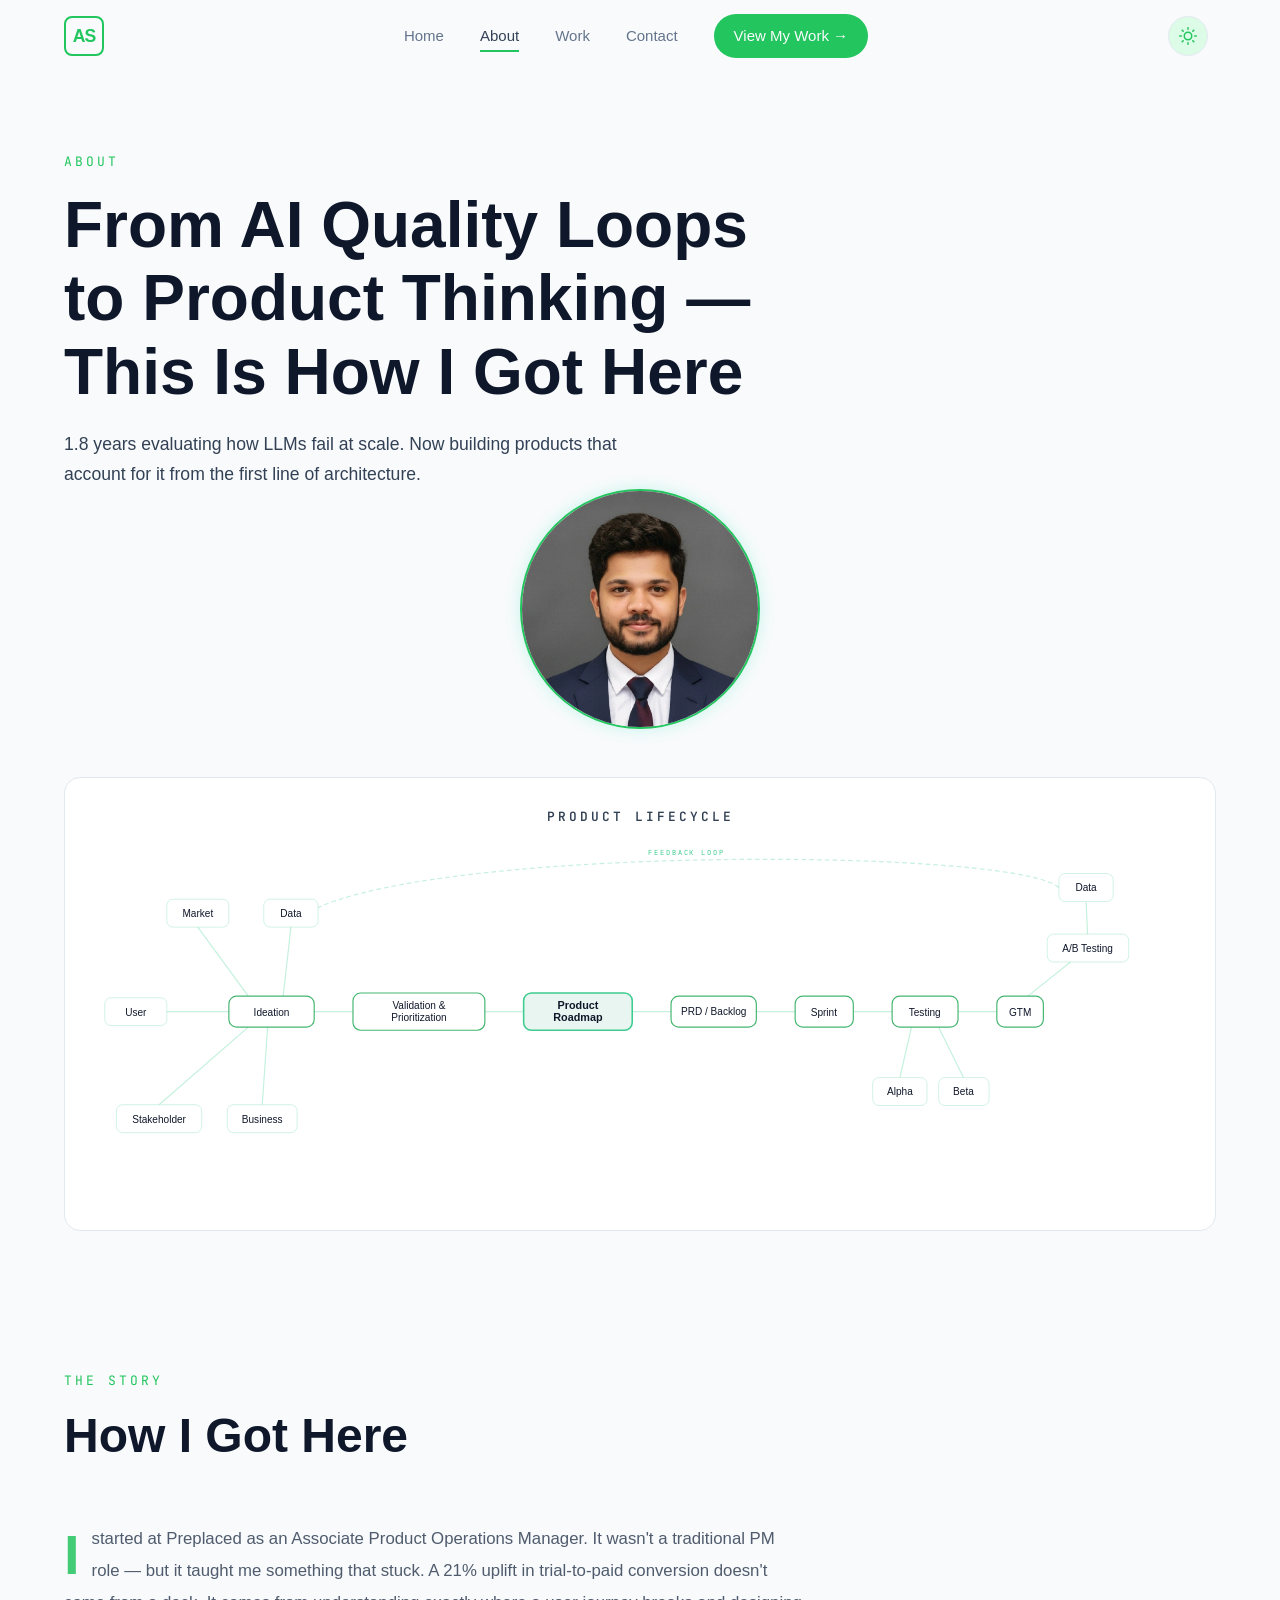
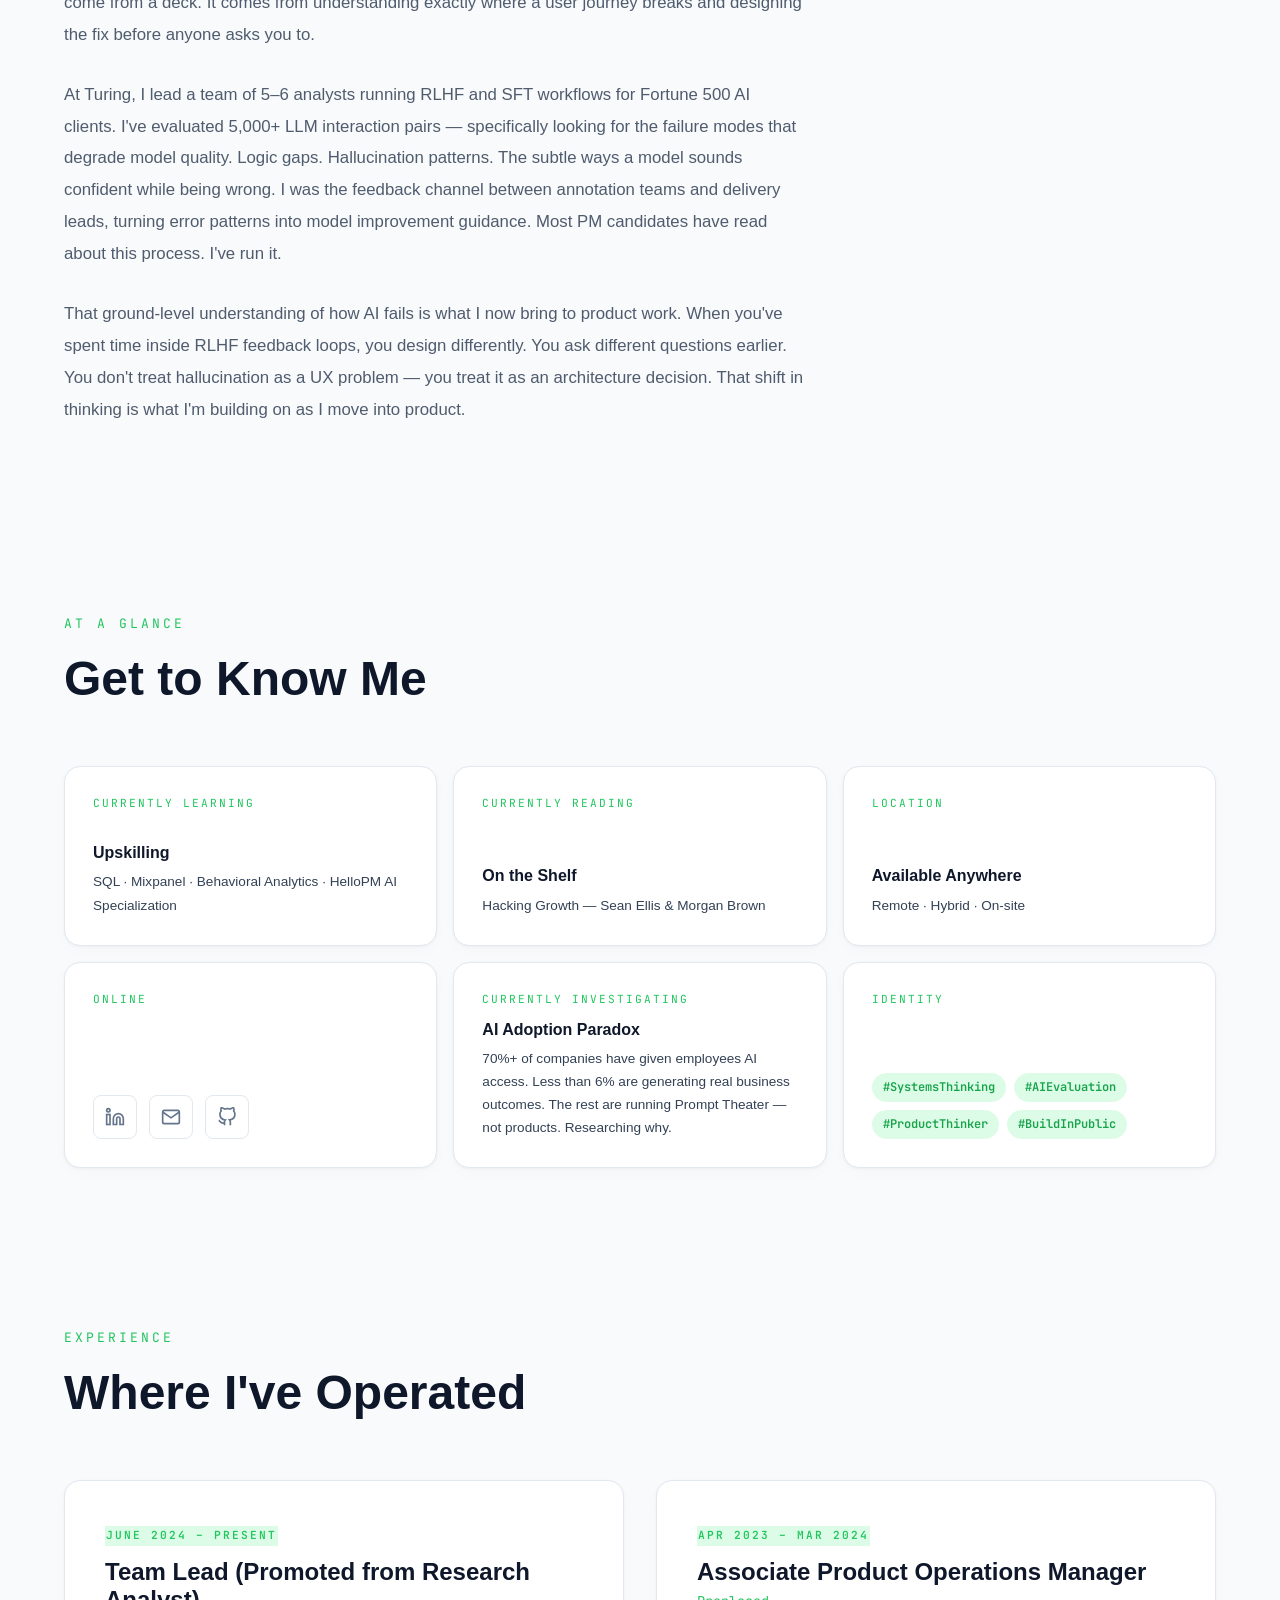
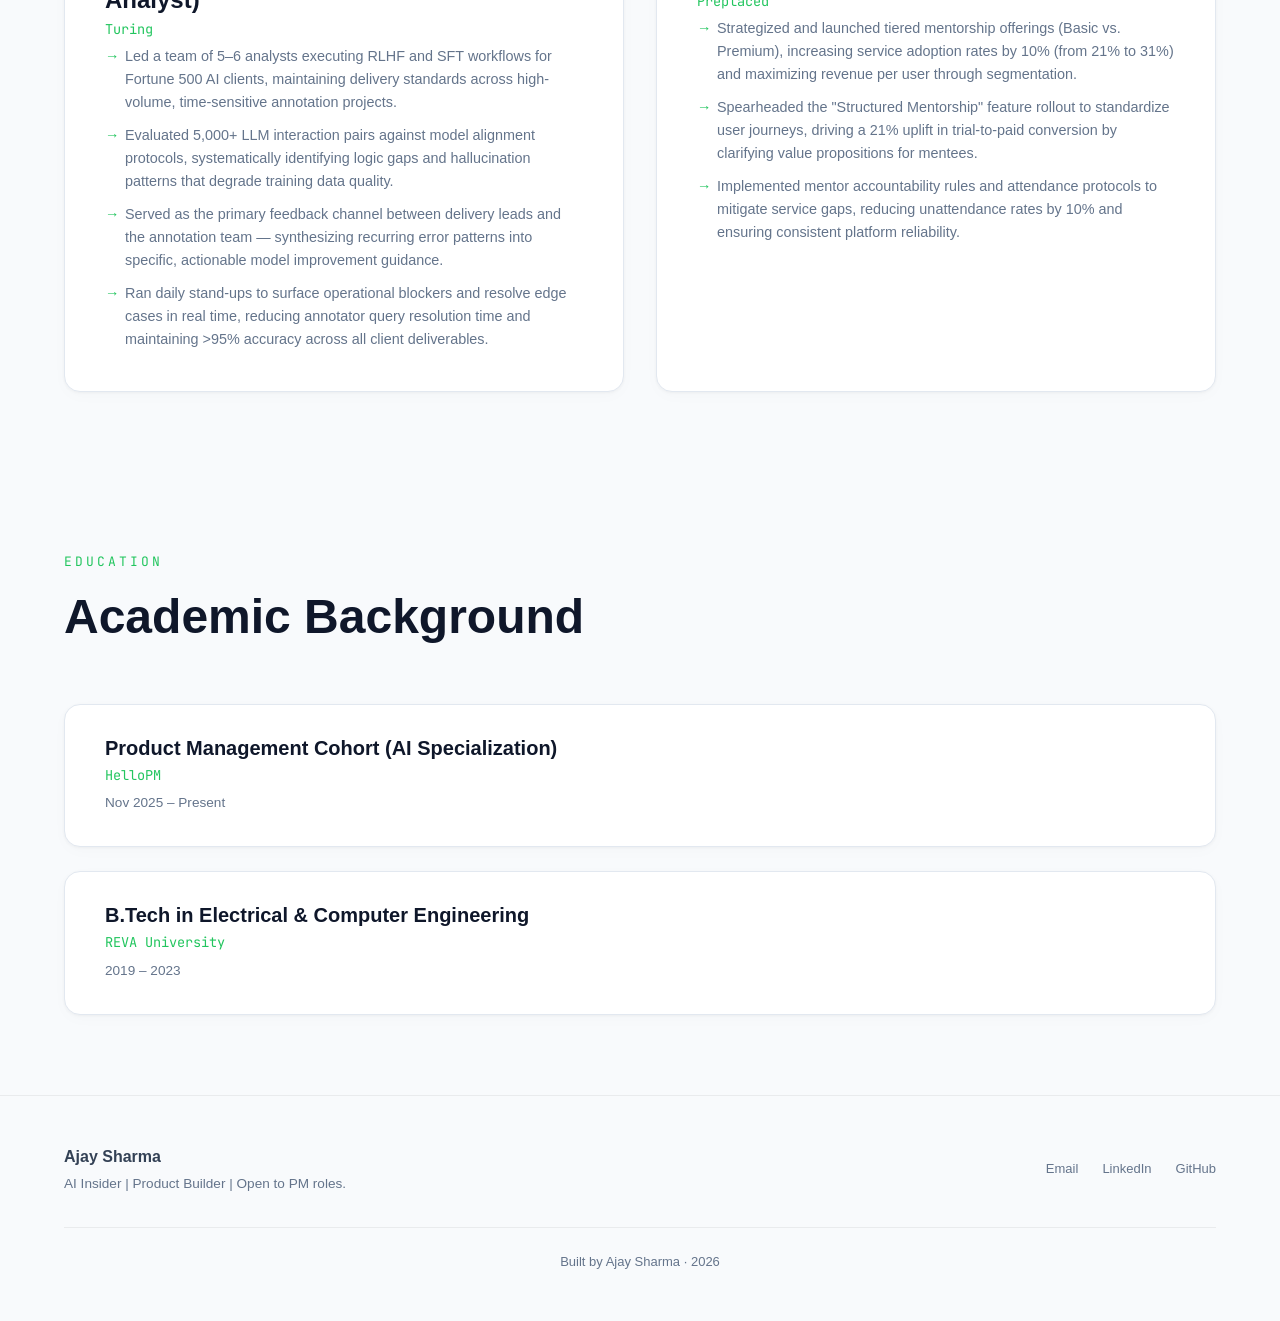
==== commit a4c70873: "Update page content and layouts" ====
--- a/about.html
+++ b/about.html
@@ -60,7 +60,8 @@
             <div class="container">
                 <span class="section-label fade-in-up">ABOUT</span>
                 <h1 class="fade-in-up">From AI Quality Loops to Product Thinking — This Is How I Got Here</h1>
-                <p class="fade-in-up">1.8 years evaluating how LLMs fail at scale. Now building products that account for it from the first line of architecture.</p>
+                <p class="fade-in-up">1.8 years evaluating how LLMs fail at scale. Now building products that account
+                    for it from the first line of architecture.</p>
                 <div class="portrait-wrap fade-in-up">
                     <img src="assets/ajay.jpg" alt="Ajay Sharma" class="portrait portrait--lg">
                 </div>
@@ -297,9 +298,20 @@
                     <h2>How I Got Here</h2>
                 </div>
                 <div class="story-section fade-in-up">
-                    <p>I started at Preplaced as an Associate Product Operations Manager. It wasn't a traditional PM role — but it taught me something that stuck. A 21% uplift in trial-to-paid conversion doesn't come from a deck. It comes from understanding exactly where a user journey breaks and designing the fix before anyone asks you to.</p>
-                    <p>At Turing, I lead a team of 5–6 analysts running RLHF and SFT workflows for Fortune 500 AI clients. I've evaluated 5,000+ LLM interaction pairs — specifically looking for the failure modes that degrade model quality. Logic gaps. Hallucination patterns. The subtle ways a model sounds confident while being wrong. I was the feedback channel between annotation teams and delivery leads, turning error patterns into model improvement guidance. Most PM candidates have read about this process. I've run it.</p>
-                    <p>That ground-level understanding of how AI fails is what I now bring to product work. When you've spent time inside RLHF feedback loops, you design differently. You ask different questions earlier. You don't treat hallucination as a UX problem — you treat it as an architecture decision. That shift in thinking is what I'm building on as I move into product.</p>
+                    <p>I started at Preplaced as an Associate Product Operations Manager. It wasn't a traditional PM
+                        role — but it taught me something that stuck. A 21% uplift in trial-to-paid conversion doesn't
+                        come from a deck. It comes from understanding exactly where a user journey breaks and designing
+                        the fix before anyone asks you to.</p>
+                    <p>At Turing, I lead a team of 5–6 analysts running RLHF and SFT workflows for Fortune 500 AI
+                        clients. I've evaluated 5,000+ LLM interaction pairs — specifically looking for the failure
+                        modes that degrade model quality. Logic gaps. Hallucination patterns. The subtle ways a model
+                        sounds confident while being wrong. I was the feedback channel between annotation teams and
+                        delivery leads, turning error patterns into model improvement guidance. Most PM candidates have
+                        read about this process. I've run it.</p>
+                    <p>That ground-level understanding of how AI fails is what I now bring to product work. When you've
+                        spent time inside RLHF feedback loops, you design differently. You ask different questions
+                        earlier. You don't treat hallucination as a UX problem — you treat it as an architecture
+                        decision. That shift in thinking is what I'm building on as I move into product.</p>
                 </div>
             </div>
         </section>
@@ -309,7 +321,7 @@
             <div class="container">
                 <div class="section-header fade-in-up">
                     <span class="section-label">At a Glance</span>
-                    <h2>Let's Know More About Me</h2>
+                    <h2> Get to Know Me</h2>
                 </div>
                 <div class="bento-grid stagger-children">
                     <div class="bento-tile fade-in-up">
@@ -346,7 +358,8 @@
                                     <circle cx="4" cy="4" r="2" />
                                 </svg>
                             </a>
-                            <a href="mailto:sharma.ajay.jobs@gmail.com" class="bento-social-link" aria-label="Email" title="sharma.ajay.jobs@gmail.com">
+                            <a href="mailto:sharma.ajay.jobs@gmail.com" class="bento-social-link" aria-label="Email"
+                                title="sharma.ajay.jobs@gmail.com">
                                 <svg width="20" height="20" viewBox="0 0 24 24" fill="none" stroke="currentColor"
                                     stroke-width="2">
                                     <path
@@ -368,7 +381,9 @@
                         <span class="bento-tile-label">Currently Investigating</span>
                         <div>
                             <h4>AI Adoption Paradox</h4>
-                            <p>70%+ of companies have given employees AI access. Less than 6% are generating real business outcomes. The rest are running Prompt Theater — not products. Researching why.</p>
+                            <p>70%+ of companies have given employees AI access. Less than 6% are generating real
+                                business outcomes. The rest are running Prompt Theater — not products. Researching why.
+                            </p>
                         </div>
                     </div>
                     <div class="bento-tile fade-in-up">
@@ -397,10 +412,18 @@
                         <h3>Team Lead (Promoted from Research Analyst)</h3>
                         <p class="company">Turing</p>
                         <ul>
-                            <li>Led a team of 5–6 analysts executing RLHF and SFT workflows for Fortune 500 AI clients, maintaining delivery standards across high-volume, time-sensitive annotation projects.</li>
-                            <li>Evaluated 5,000+ LLM interaction pairs against model alignment protocols, systematically identifying logic gaps and hallucination patterns that degrade training data quality.</li>
-                            <li>Served as the primary feedback channel between delivery leads and the annotation team — synthesizing recurring error patterns into specific, actionable model improvement guidance.</li>
-                            <li>Ran daily stand-ups to surface operational blockers and resolve edge cases in real time, reducing annotator query resolution time and maintaining >95% accuracy across all client deliverables.</li>
+                            <li>Led a team of 5–6 analysts executing RLHF and SFT workflows for Fortune 500 AI clients,
+                                maintaining delivery standards across high-volume, time-sensitive annotation projects.
+                            </li>
+                            <li>Evaluated 5,000+ LLM interaction pairs against model alignment protocols, systematically
+                                identifying logic gaps and hallucination patterns that degrade training data quality.
+                            </li>
+                            <li>Served as the primary feedback channel between delivery leads and the annotation team —
+                                synthesizing recurring error patterns into specific, actionable model improvement
+                                guidance.</li>
+                            <li>Ran daily stand-ups to surface operational blockers and resolve edge cases in real time,
+                                reducing annotator query resolution time and maintaining >95% accuracy across all client
+                                deliverables.</li>
                         </ul>
                     </div>
                     <div class="experience-card fade-in-up">
--- a/css/style.css
+++ b/css/style.css
@@ -55,23 +55,156 @@
    LIGHT MODE THEME
    ============================================ */
 [data-theme="light"] {
-    --bg-base: #F5F2ED;
+    /* Base Color System */
+    --bg-base: #F8FAFC;
     --bg-card: #FFFFFF;
-    --bg-card-hover: #F0EDE7;
-    --accent: #3ECC90;
-    --accent-bright: #2FB87E;
-    --accent-dim: rgba(62, 204, 144, 0.1);
-    --text-primary: #2D2D2D;
-    --text-muted: #4B5563;
-    --text-heading: #0D0D0D;
-    --border-glow: rgba(0, 0, 0, 0.08);
-    --border-glow-hover: rgba(62, 204, 144, 0.3);
+    --bg-card-hover: #F1F5F9;
+    --border-glow: #E2E8F0;
+    
+    /* Text Hierarchy */
+    --text-heading: #0F172A;
+    --text-primary: #334155;
+    --text-muted: #64748B;
+    
+    /* Brand Accent System */
+    --accent: #22C55E;
+    --accent-bright: #16A34A;
+    --accent-dim: #DCFCE7;
+    --border-glow-hover: #86EFAC;
+    
+    /* Shadows */
     --shadow-glow: none;
-    --shadow-glow-hover: 0 4px 20px rgba(0, 0, 0, 0.08);
-    --card-shadow: 0 1px 3px rgba(0, 0, 0, 0.06), 0 4px 16px rgba(0, 0, 0, 0.04);
-    --card-shadow-hover: 0 4px 12px rgba(0, 0, 0, 0.08), 0 8px 32px rgba(0, 0, 0, 0.06);
-    --nav-scrolled-bg: rgba(245, 242, 237, 0.88);
-    --mobile-overlay-bg: rgba(245, 242, 237, 0.97);
+    --shadow-glow-hover: 0 4px 20px rgba(0, 0, 0, 0.05);
+    --card-shadow: 0 1px 3px rgba(0, 0, 0, 0.04), 0 4px 16px rgba(0, 0, 0, 0.02);
+    --card-shadow-hover: 0 4px 12px rgba(0, 0, 0, 0.05), 0 8px 32px rgba(0, 0, 0, 0.04);
+    
+    /* Nav */
+    --nav-scrolled-bg: rgba(248, 250, 252, 0.88);
+    --mobile-overlay-bg: rgba(248, 250, 252, 0.97);
+}
+
+/* Base text overrides for strict WCAG parsing in Light Mode */
+[data-theme="light"] p {
+    color: var(--text-primary);
+}
+
+/* Components: Cards */
+[data-theme="light"] .case-card,
+[data-theme="light"] .experience-card,
+[data-theme="light"] .bento-tile {
+    border: 1px solid var(--border-glow);
+    background: var(--bg-card);
+    box-shadow: var(--card-shadow);
+}
+[data-theme="light"] .case-card:hover,
+[data-theme="light"] .experience-card:hover,
+[data-theme="light"] .bento-tile:hover {
+    border-color: var(--border-glow-hover);
+    box-shadow: var(--shadow-glow-hover, var(--card-shadow-hover));
+}
+
+/* Components: Tags & Pills */
+[data-theme="light"] .tag,
+[data-theme="light"] .bento-tag,
+[data-theme="light"] .metric-pill,
+[data-theme="light"] .skill-pill,
+[data-theme="light"] .sticker {
+    background: var(--accent-dim);
+    color: var(--accent-bright);
+    border: 1px solid var(--accent-dim) !important;
+    font-weight: 600;
+}
+
+/* Components: Buttons */
+[data-theme="light"] .btn--primary {
+    background: var(--accent);
+    color: #FFFFFF !important;
+    border-color: var(--accent);
+}
+[data-theme="light"] .btn--primary:hover {
+    background: var(--accent-bright);
+    border-color: var(--accent-bright);
+}
+[data-theme="light"] .btn--secondary {
+    background: transparent;
+    color: var(--accent-bright);
+    border: 1px solid var(--accent);
+}
+[data-theme="light"] .btn--secondary:hover {
+    background: var(--accent-dim);
+    color: var(--accent-bright) !important;
+    border-color: var(--accent-bright);
+}
+
+/* Diagrams */
+[data-theme="light"] #lifecycle-svg {
+    --lc-stroke: rgba(22, 163, 74, 0.8) !important;
+    --lc-text: var(--text-heading) !important;
+}
+
+[data-theme="light"] .hero-visual svg *[fill="#00E5A0"],
+[data-theme="light"] .case-card-visual svg *[fill="#00E5A0"],
+[data-theme="light"] .hero-visual svg *[fill="#4AE8B5"],
+[data-theme="light"] .case-card-visual svg *[fill="#4AE8B5"] {
+    fill: var(--accent-dim) !important;
+}
+
+[data-theme="light"] .hero-visual svg *[stroke="#00E5A0"],
+[data-theme="light"] .case-card-visual svg *[stroke="#00E5A0"],
+[data-theme="light"] .hero-visual svg *[stroke="#4AE8B5"],
+[data-theme="light"] .case-card-visual svg *[stroke="#4AE8B5"] {
+    stroke: var(--accent-bright) !important;
+    opacity: 0.8 !important;
+}
+
+[data-theme="light"] .case-card-visual svg text {
+    fill: var(--text-heading) !important;
+    opacity: 1 !important;
+}
+
+/* Product Management Pipeline Overrides */
+[data-theme="light"] .hero-pipeline-svg path[stroke-dasharray] {
+    stroke: var(--accent-bright) !important;
+    stroke-width: 1.5 !important;
+    opacity: 0.8 !important;
+}
+
+[data-theme="light"] .hero-pipeline-svg polygon {
+    fill: var(--accent-bright) !important;
+    opacity: 0.8 !important;
+    transform: scale(1.15);
+    transform-origin: center;
+}
+
+[data-theme="light"] .hero-pipeline-svg .pm-pulse {
+    fill: var(--accent-bright) !important;
+    r: 6 !important;
+}
+
+[data-theme="light"] .hero-pipeline-svg text.pm-label-1,
+[data-theme="light"] .hero-pipeline-svg text.pm-label-2,
+[data-theme="light"] .hero-pipeline-svg text.pm-label-3 {
+    fill: var(--text-muted) !important;
+    font-weight: 600 !important;
+    opacity: 0.9 !important;
+}
+
+[data-theme="light"] .pm-stage-3 path {
+    stroke: var(--accent-bright) !important;
+    opacity: 0.6 !important;
+}
+
+[data-theme="light"] .pm-bottom-annotation {
+    fill: var(--text-muted) !important;
+    opacity: 0.8 !important;
+    font-weight: 600 !important;
+}
+
+[data-theme="light"] .hero-pipeline-svg .pm-stage-1 text,
+[data-theme="light"] .hero-pipeline-svg .pm-stage-2 text,
+[data-theme="light"] .hero-pipeline-svg .pm-stage-3 text {
+    fill: var(--text-heading) !important;
+    font-weight: 700 !important;
 }
 
 /* ============================================
@@ -692,42 +825,6 @@
     gap: 32px;
 }
 
-/* ============================================
-   APPROACH CARDS
-   ============================================ */
-.approach-grid {
-    display: grid;
-    grid-template-columns: repeat(3, 1fr);
-    gap: 24px;
-}
-
-.approach-card {
-    background: var(--bg-card);
-    border: 1px solid var(--border-glow);
-    border-radius: var(--border-radius);
-    padding: 36px;
-    transition: border-color var(--transition-base), box-shadow var(--transition-base), transform var(--transition-base);
-    box-shadow: var(--card-shadow);
-}
-
-.approach-card:hover {
-    border-color: var(--border-glow-hover);
-    box-shadow: var(--shadow-glow-hover, var(--card-shadow-hover));
-    transform: translateY(-4px);
-}
-
-.approach-icon {
-    font-size: 2rem;
-    margin-bottom: 20px;
-}
-
-.approach-card h4 {
-    margin-bottom: 12px;
-}
-
-.approach-card p {
-    font-size: 0.9rem;
-}
 
 /* ============================================
    EXPERIENCE CARDS
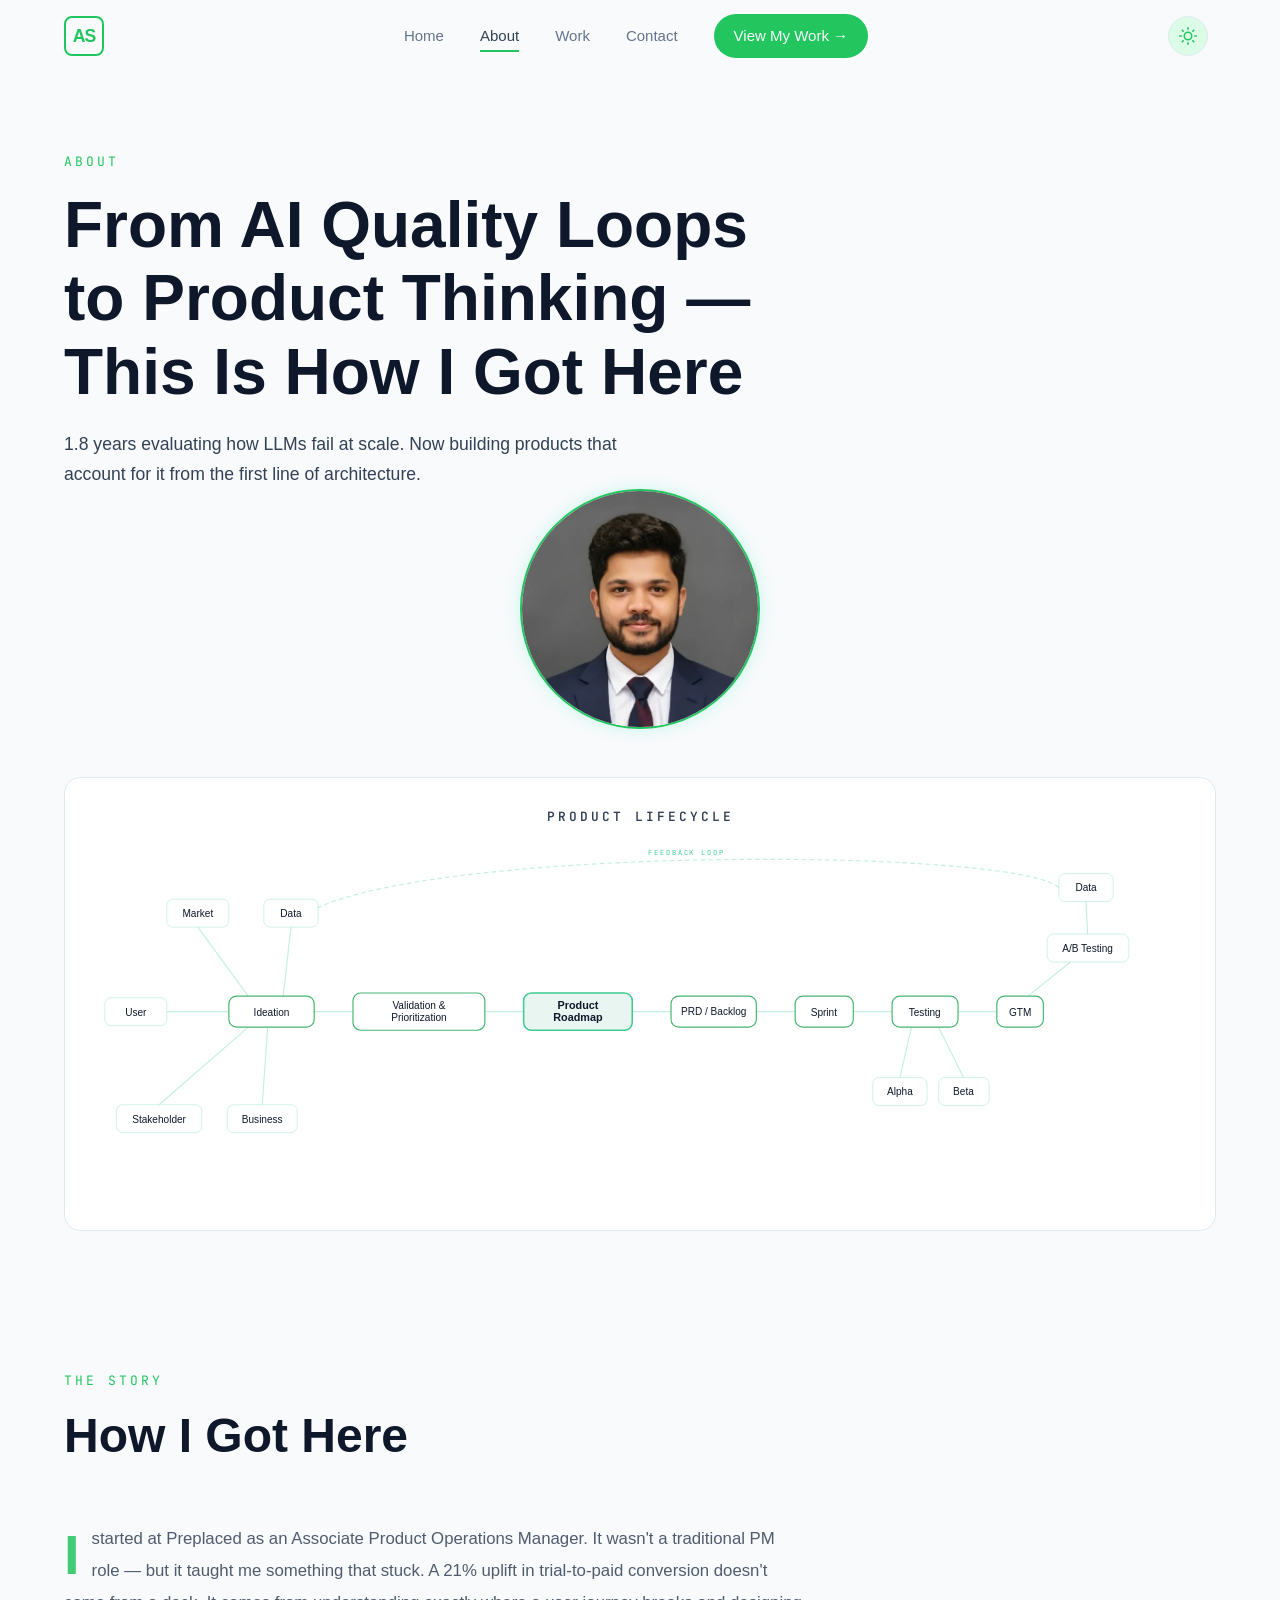
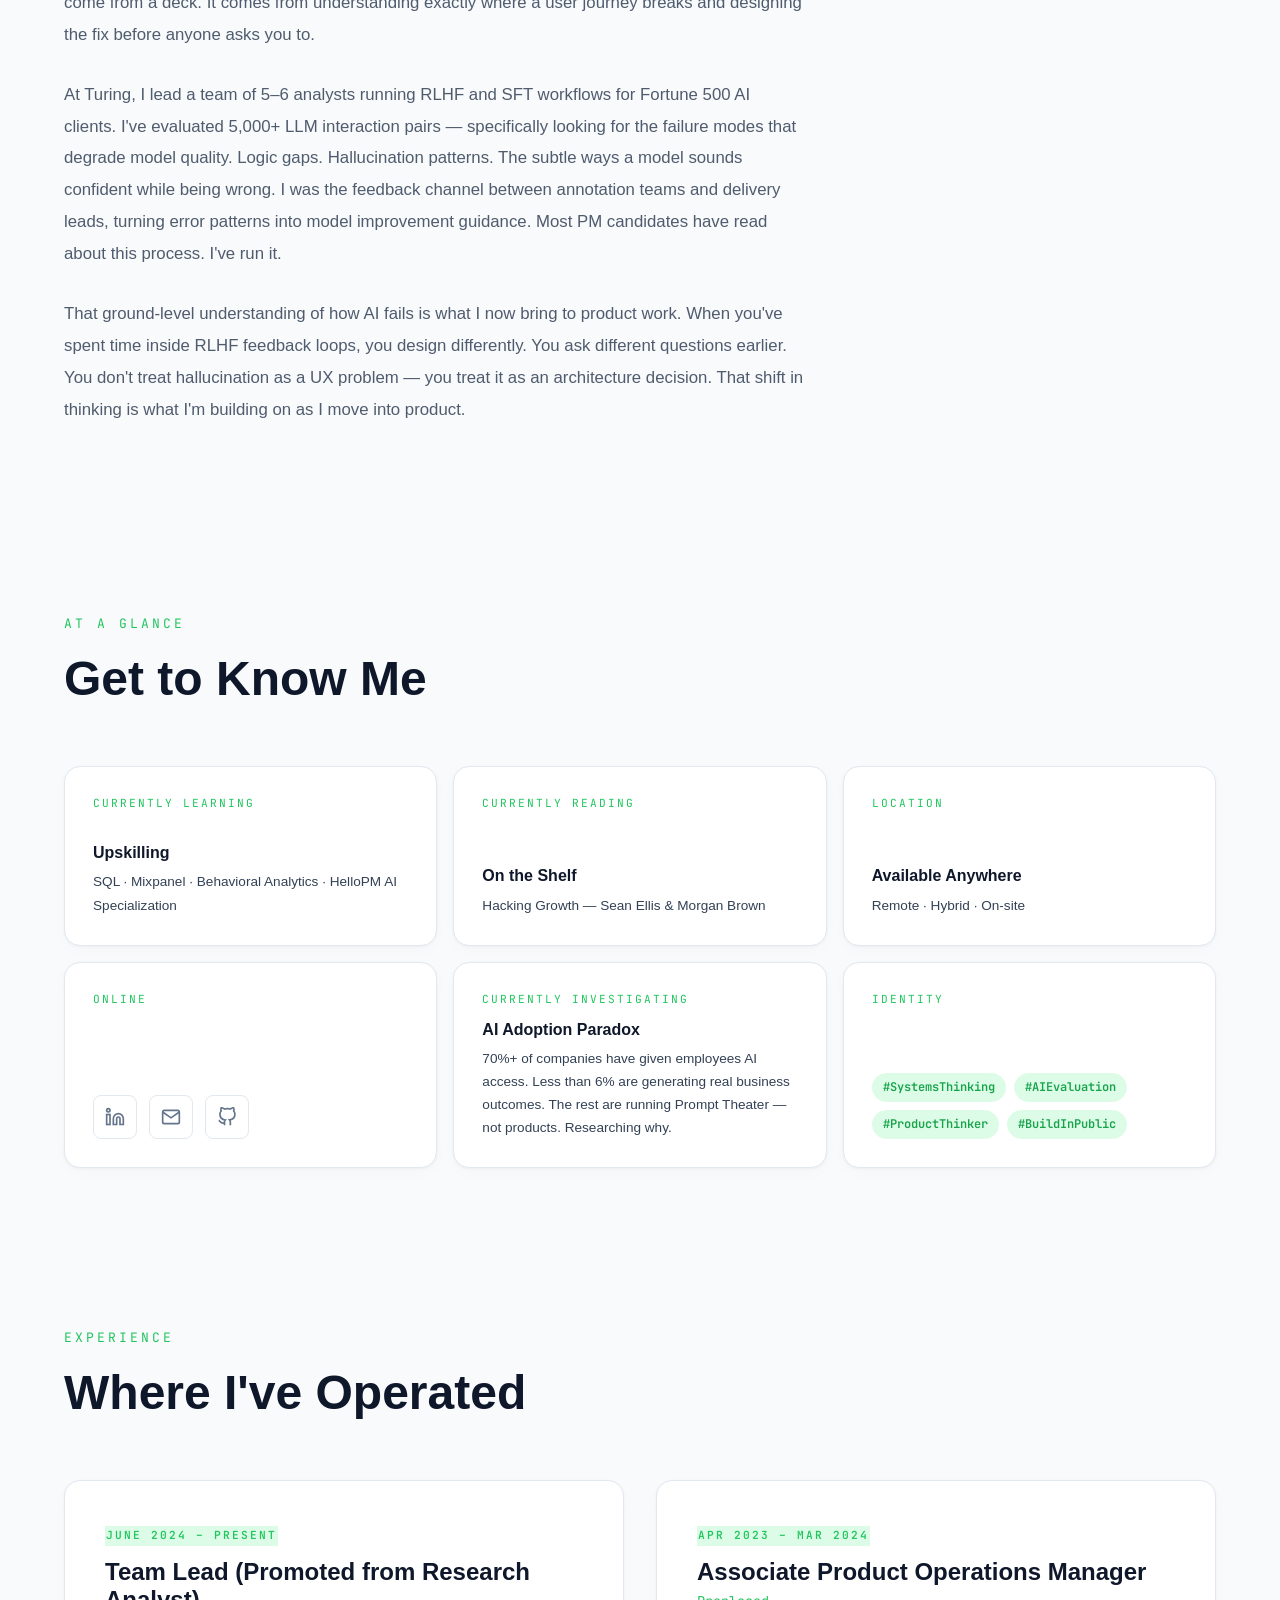
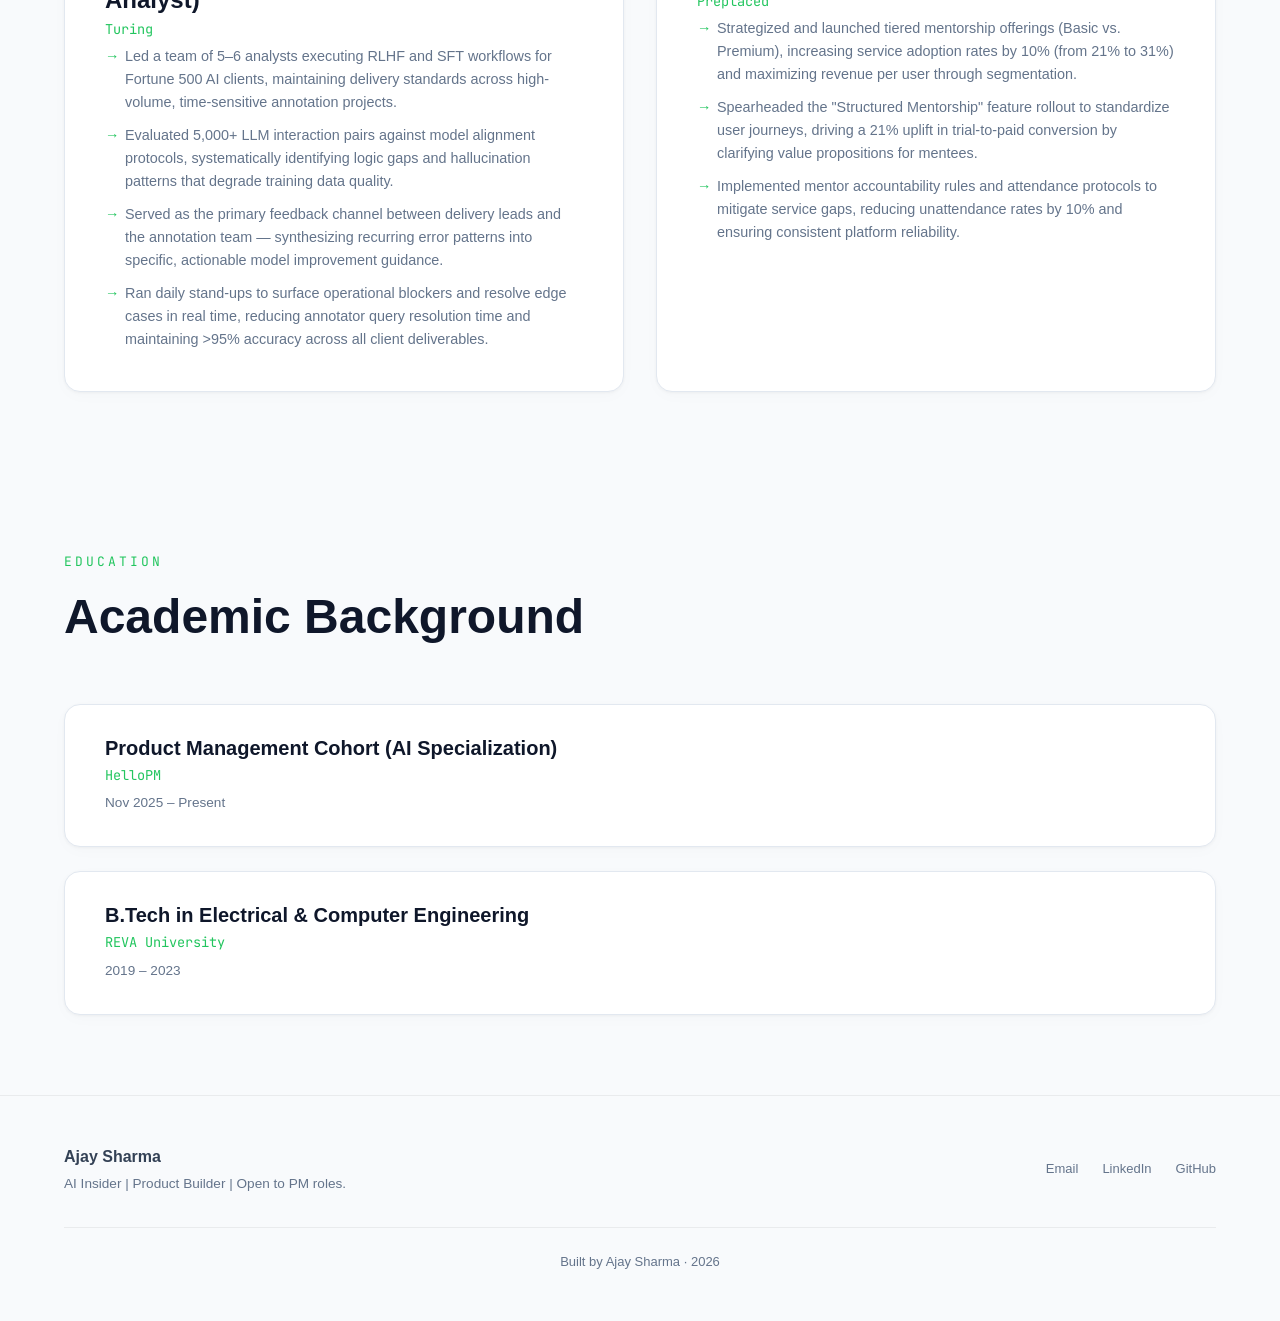
==== commit d3b335e5: "chore: comprehensive performance, speed, security, and mobile layout fixes" ====
--- a/about.html
+++ b/about.html
@@ -13,12 +13,25 @@
     <meta property="og:type" content="website">
     <link rel="icon"
         href="data:image/svg+xml,%3Csvg xmlns='http://www.w3.org/2000/svg' viewBox='0 0 64 64'%3E%3Ccircle cx='32' cy='32' r='32' fill='%230A0F0D'/%3E%3Ctext x='32' y='38' text-anchor='middle' fill='%2300E5A0' font-family='sans-serif' font-weight='600' font-size='24'%3EAS%3C/text%3E%3C/svg%3E">
+    <link rel="preconnect" href="https://api.fontshare.com">
+    <link rel="preconnect" href="https://fonts.googleapis.com">
+    <link rel="preconnect" href="https://fonts.gstatic.com" crossorigin>
+    <link rel="dns-prefetch" href="https://fonts.googleapis.com">
+    <link rel="stylesheet" href="https://api.fontshare.com/v2/css?f[]=clash-display@400,500,600,700&f[]=satoshi@400,500,700&display=swap">
+    <link rel="stylesheet" href="https://fonts.googleapis.com/css2?family=JetBrains+Mono:wght@400;500&display=swap">
     <link rel="stylesheet" href="css/style.css">
+<!-- Google tag (gtag.js) -->
+<script async src="https://www.googletagmanager.com/gtag/js?id=G-2WKBKN1TPZ"></script>
+<script>
+  window.dataLayer = window.dataLayer || [];
+  function gtag(){dataLayer.push(arguments);}
+  gtag('js', new Date());
+
+  gtag('config', 'G-2WKBKN1TPZ');
+</script>
 </head>
 
 <body>
-
-    <!-- ========== NAVBAR ========== -->
     <nav class="navbar" role="navigation" aria-label="Main navigation">
         <div class="container">
             <a href="index.html" class="nav-logo"><span>AS</span></a>
@@ -54,8 +67,6 @@
     </nav>
 
     <main>
-
-        <!-- ========== HERO ========== -->
         <section class="about-hero">
             <div class="container">
                 <span class="section-label fade-in-up">ABOUT</span>
@@ -63,13 +74,16 @@
                 <p class="fade-in-up">1.8 years evaluating how LLMs fail at scale. Now building products that account
                     for it from the first line of architecture.</p>
                 <div class="portrait-wrap fade-in-up">
-                    <img src="assets/ajay.jpg" alt="Ajay Sharma" class="portrait portrait--lg">
+                    <picture>
+                            <source srcset="assets/ajay.webp" type="image/webp">
+                            <img src="assets/ajay.jpg" alt="Ajay Sharma" class="portrait portrait--lg" width="240" height="240" loading="lazy" decoding="async">
+                        </picture>
                 </div>
                 <div class="hero-image-placeholder fade-in-up">
                     <div class="lifecycle-scroll-wrap">
                         <h3 class="lifecycle-title">Product Lifecycle</h3>
                         <svg id="lifecycle-svg" viewBox="0 0 1400 440" fill="none" xmlns="http://www.w3.org/2000/svg"
-                            style="width:100%;height:auto;min-width:900px;">
+                            style="width:100%;height:auto;">
                             <style>
                                 #lifecycle-svg {
                                     --lc-accent: #3ECC90;
@@ -289,8 +303,6 @@
                 </div>
             </div>
         </section>
-
-        <!-- ========== STORY ========== -->
         <section>
             <div class="container">
                 <div class="section-header fade-in-up">
@@ -315,8 +327,6 @@
                 </div>
             </div>
         </section>
-
-        <!-- ========== BENTO GRID ========== -->
         <section>
             <div class="container">
                 <div class="section-header fade-in-up">
@@ -348,7 +358,7 @@
                     <div class="bento-tile fade-in-up">
                         <span class="bento-tile-label">Online</span>
                         <div class="bento-social-links">
-                            <a href="https://www.linkedin.com/in/workwithajay/" target="_blank" rel="noopener"
+                            <a href="https://www.linkedin.com/in/workwithajay/" target="_blank" rel="noopener noreferrer"
                                 class="bento-social-link" aria-label="LinkedIn">
                                 <svg width="20" height="20" viewBox="0 0 24 24" fill="none" stroke="currentColor"
                                     stroke-width="2">
@@ -358,7 +368,7 @@
                                     <circle cx="4" cy="4" r="2" />
                                 </svg>
                             </a>
-                            <a href="mailto:sharma.ajay.jobs@gmail.com" class="bento-social-link" aria-label="Email"
+                            <a href="#" class="contact-email-link bento-social-link" aria-label="Email"
                                 title="sharma.ajay.jobs@gmail.com">
                                 <svg width="20" height="20" viewBox="0 0 24 24" fill="none" stroke="currentColor"
                                     stroke-width="2">
@@ -367,7 +377,7 @@
                                     <polyline points="22,6 12,13 2,6" />
                                 </svg>
                             </a>
-                            <a href="https://github.com/reagleai/" target="_blank" rel="noopener"
+                            <a href="https://github.com/reagleai/" target="_blank" rel="noopener noreferrer"
                                 class="bento-social-link" aria-label="GitHub">
                                 <svg width="20" height="20" viewBox="0 0 24 24" fill="none" stroke="currentColor"
                                     stroke-width="2">
@@ -398,8 +408,6 @@
                 </div>
             </div>
         </section>
-
-        <!-- ========== EXPERIENCE (Expanded) ========== -->
         <section id="experience">
             <div class="container">
                 <div class="section-header fade-in-up">
@@ -445,8 +453,6 @@
                 </div>
             </div>
         </section>
-
-        <!-- ========== EDUCATION ========== -->
         <section id="education">
             <div class="container">
                 <div class="section-header fade-in-up">
@@ -469,8 +475,6 @@
         </section>
 
     </main>
-
-    <!-- ========== FOOTER ========== -->
     <footer class="footer">
         <div class="container">
             <div class="footer-inner">
@@ -479,9 +483,9 @@
                     <span class="footer-tagline">AI Insider | Product Builder | Open to PM roles.</span>
                 </div>
                 <div class="footer-links">
-                    <a href="mailto:sharma.ajay.jobs@gmail.com">Email</a>
-                    <a href="https://www.linkedin.com/in/workwithajay/" target="_blank" rel="noopener">LinkedIn</a>
-                    <a href="https://github.com/reagleai/" target="_blank" rel="noopener">GitHub</a>
+                    <a href="#" class="contact-email-link">Email</a>
+                    <a href="https://www.linkedin.com/in/workwithajay/" target="_blank" rel="noopener noreferrer">LinkedIn</a>
+                    <a href="https://github.com/reagleai/" target="_blank" rel="noopener noreferrer">GitHub</a>
                 </div>
             </div>
             <div class="footer-credit">
--- a/css/style.css
+++ b/css/style.css
@@ -3,9 +3,7 @@
    Design System & Global Styles
    ============================================ */
 
-/* ---- Fonts: Fontshare + Google ---- */
-@import url('https://api.fontshare.com/v2/css?f[]=clash-display@400,500,600,700&f[]=satoshi@400,500,700&display=swap');
-@import url('https://fonts.googleapis.com/css2?family=JetBrains+Mono:wght@400;500&display=swap');
+/* ---- Fonts: Loaded in HTML for speed ---- */
 
 /* ============================================
    CSS CUSTOM PROPERTIES
@@ -223,6 +221,8 @@
     font-size: 16px;
     -webkit-font-smoothing: antialiased;
     -moz-osx-font-smoothing: grayscale;
+    overflow-x: hidden;
+    width: 100%;
 }
 
 body {
@@ -231,6 +231,8 @@
     color: var(--text-primary);
     line-height: 1.6;
     overflow-x: hidden;
+    width: 100%;
+    position: relative;
     min-height: 100vh;
 }
 
@@ -366,7 +368,7 @@
     left: 0;
     right: 0;
     height: var(--nav-height);
-    z-index: 1000;
+    z-index: 99990 !important;
     display: flex;
     align-items: center;
     transition: background var(--transition-base), box-shadow var(--transition-base);
@@ -1573,12 +1575,14 @@
    ============================================ */
 .fade-in-up {
     opacity: 0;
+    visibility: hidden;
     transform: translateY(30px);
-    transition: opacity 0.6s ease, transform 0.6s ease;
+    transition: opacity 0.6s ease, transform 0.6s ease, visibility 0.6s;
 }
 
 .fade-in-up.visible {
     opacity: 1;
+    visibility: visible;
     transform: translateY(0);
 }
 
@@ -1617,11 +1621,14 @@
     }
 
     .hero-visual {
-        order: -1;
+        order: 2;
+        margin-top: 40px;
     }
 
     .hero-visual svg {
         max-width: 300px;
+        width: 100%;
+        height: auto;
     }
 
     .approach-grid {
@@ -1692,13 +1699,12 @@
         left: 0;
         right: 0;
         bottom: 0;
-        background: var(--mobile-overlay-bg);
-        backdrop-filter: blur(20px);
+        background: var(--bg-base);
         flex-direction: column;
         align-items: center;
         justify-content: center;
         gap: 32px;
-        z-index: 999;
+        z-index: 99998 !important;
     }
 
     .nav-links.active {
@@ -1711,6 +1717,7 @@
 
     .nav-toggle {
         display: flex;
+        z-index: 99999 !important;
     }
 
     .hero {
@@ -1720,7 +1727,11 @@
     }
 
     .hero-visual {
-        display: none;
+        display: flex;
+        align-items: center;
+        justify-content: center;
+        max-width: 360px;
+        margin: 0 auto;
     }
 
     .btn-group {
@@ -2001,11 +2012,14 @@
     }
 
     .hero-visual {
-        order: -1;
+        order: 2;
+        margin-top: 40px;
     }
 
     .hero-visual svg {
         max-width: 340px;
+        width: 100%;
+        height: auto;
     }
 
     .btn-group {
@@ -2041,6 +2055,7 @@
     /* Nav */
     .nav-toggle {
         display: flex;
+        z-index: 99999 !important;
     }
 
     .nav-links {
@@ -2049,7 +2064,7 @@
         left: 0;
         right: 0;
         bottom: 0;
-        background: var(--mobile-overlay-bg);
+        background: var(--bg-base);
         flex-direction: column;
         justify-content: center;
         align-items: center;
@@ -2057,7 +2072,7 @@
         opacity: 0;
         pointer-events: none;
         transition: opacity var(--transition-base);
-        z-index: 999;
+        z-index: 99998 !important;
     }
 
     .nav-links.active {
@@ -2141,11 +2156,15 @@
     }
 
     h1 {
-        font-size: 2rem;
+        font-size: clamp(2rem, 8vw, 2.5rem);
+        line-height: 1.1;
+        word-break: break-word;
     }
 
     h2 {
-        font-size: 1.6rem;
+        font-size: clamp(1.5rem, 6vw, 2rem);
+        line-height: 1.2;
+        word-break: break-word;
     }
 
     .btn {
@@ -2229,10 +2248,6 @@
         font-size: 0.95rem;
     }
 
-    .metrics-grid {
-        grid-template-columns: 1fr;
-    }
-
     .metric-item {
         padding: 8px;
     }
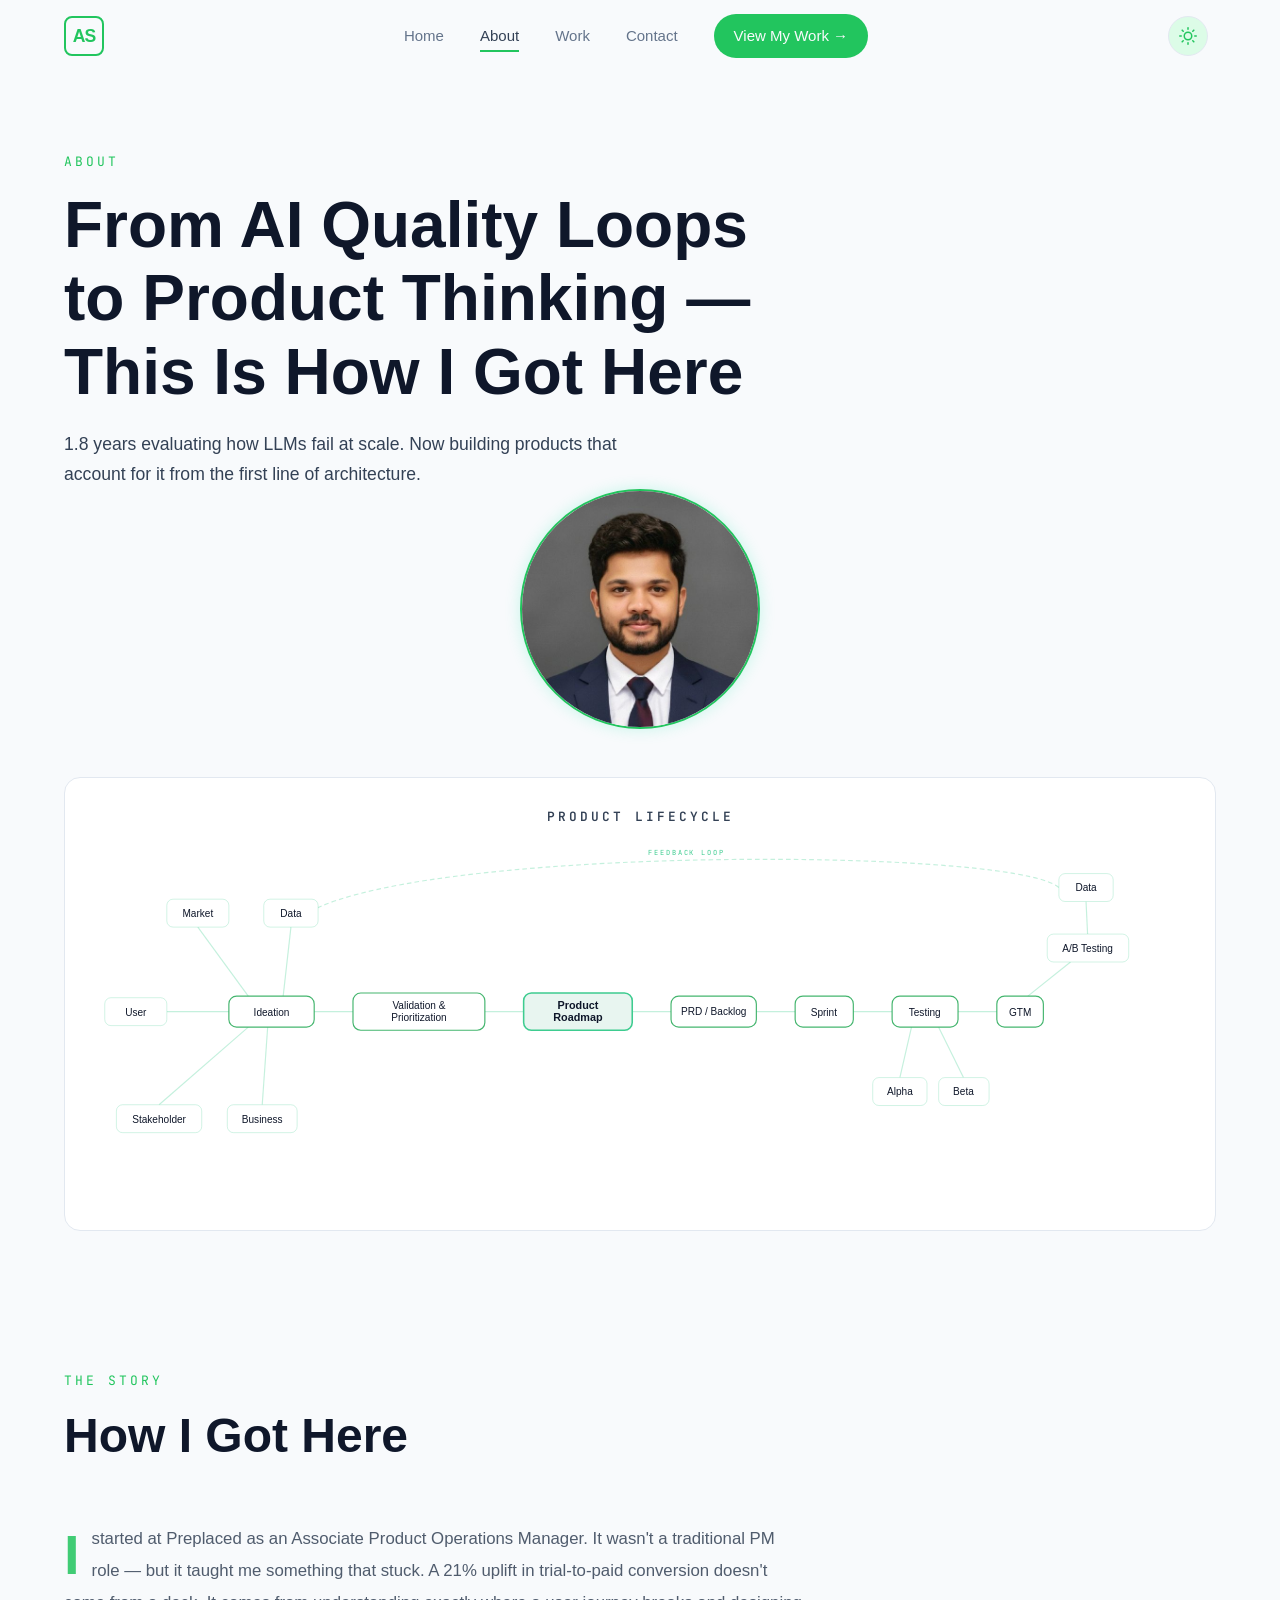
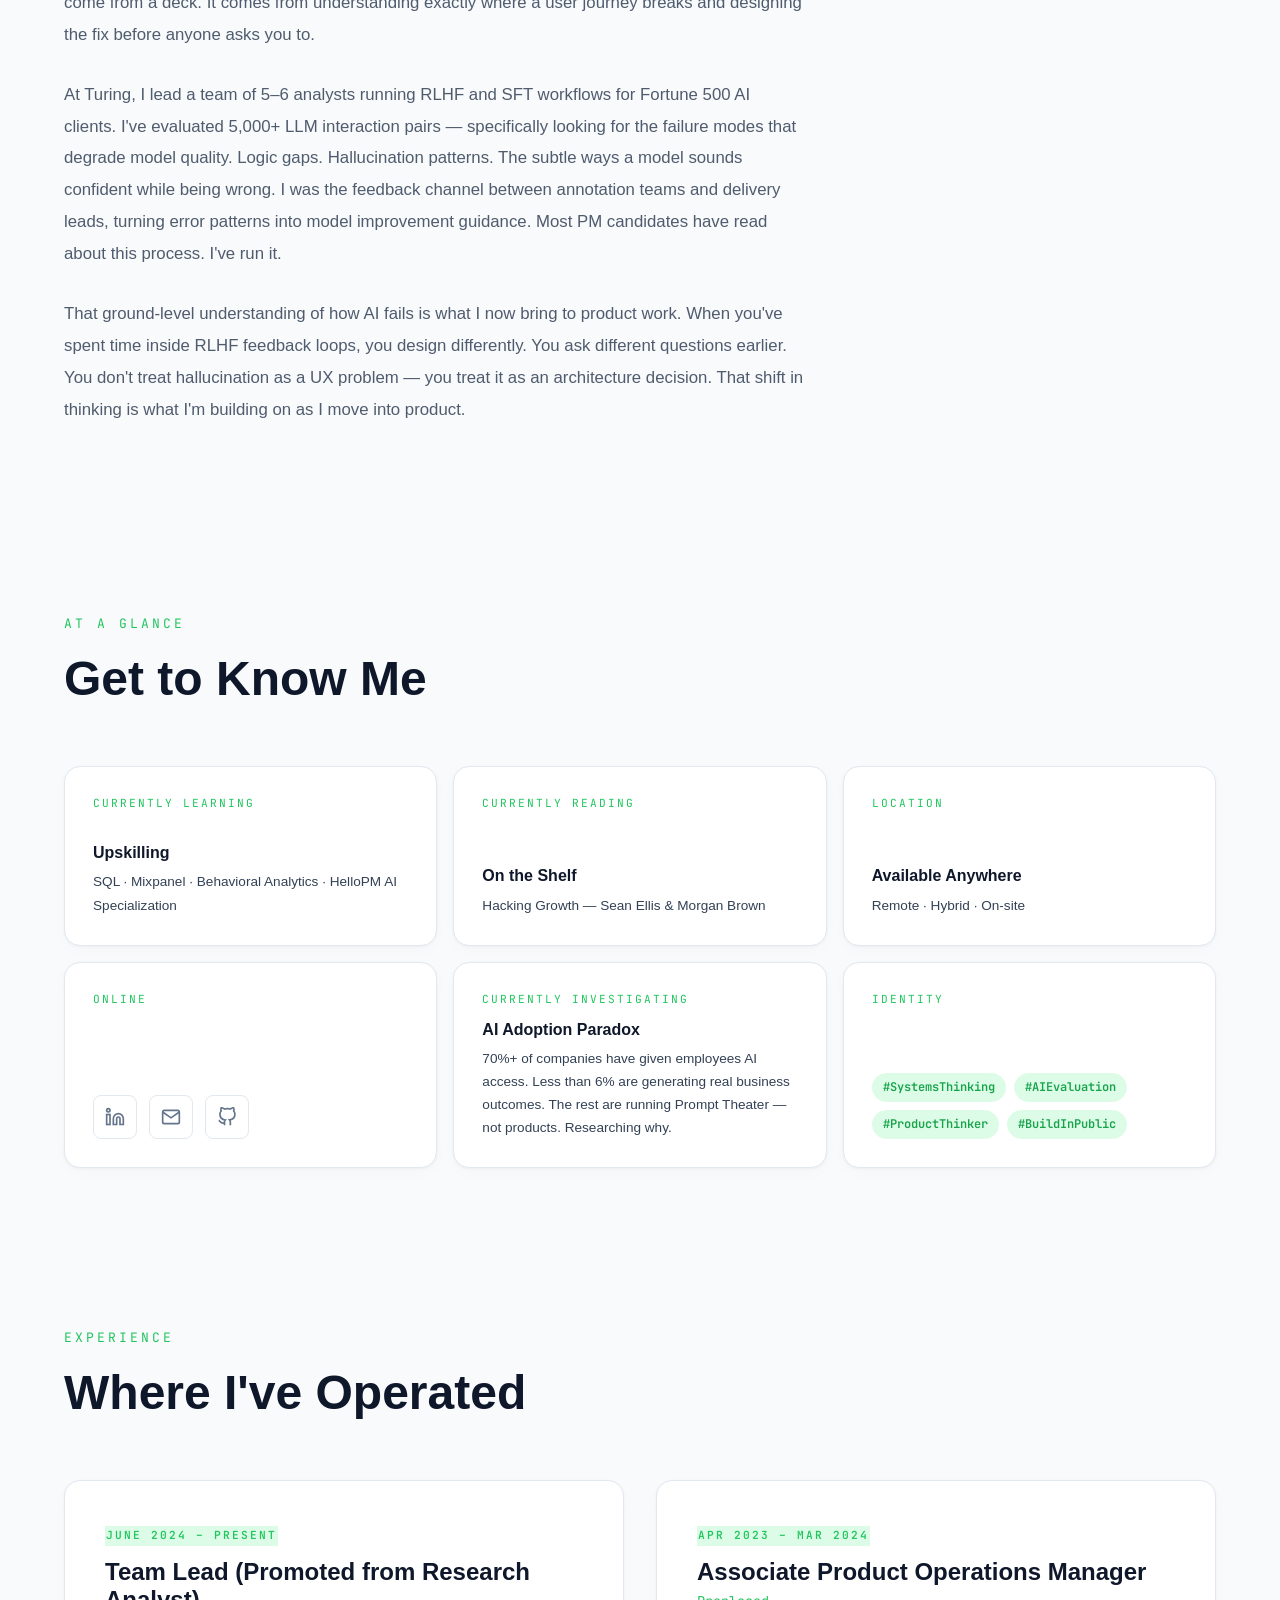
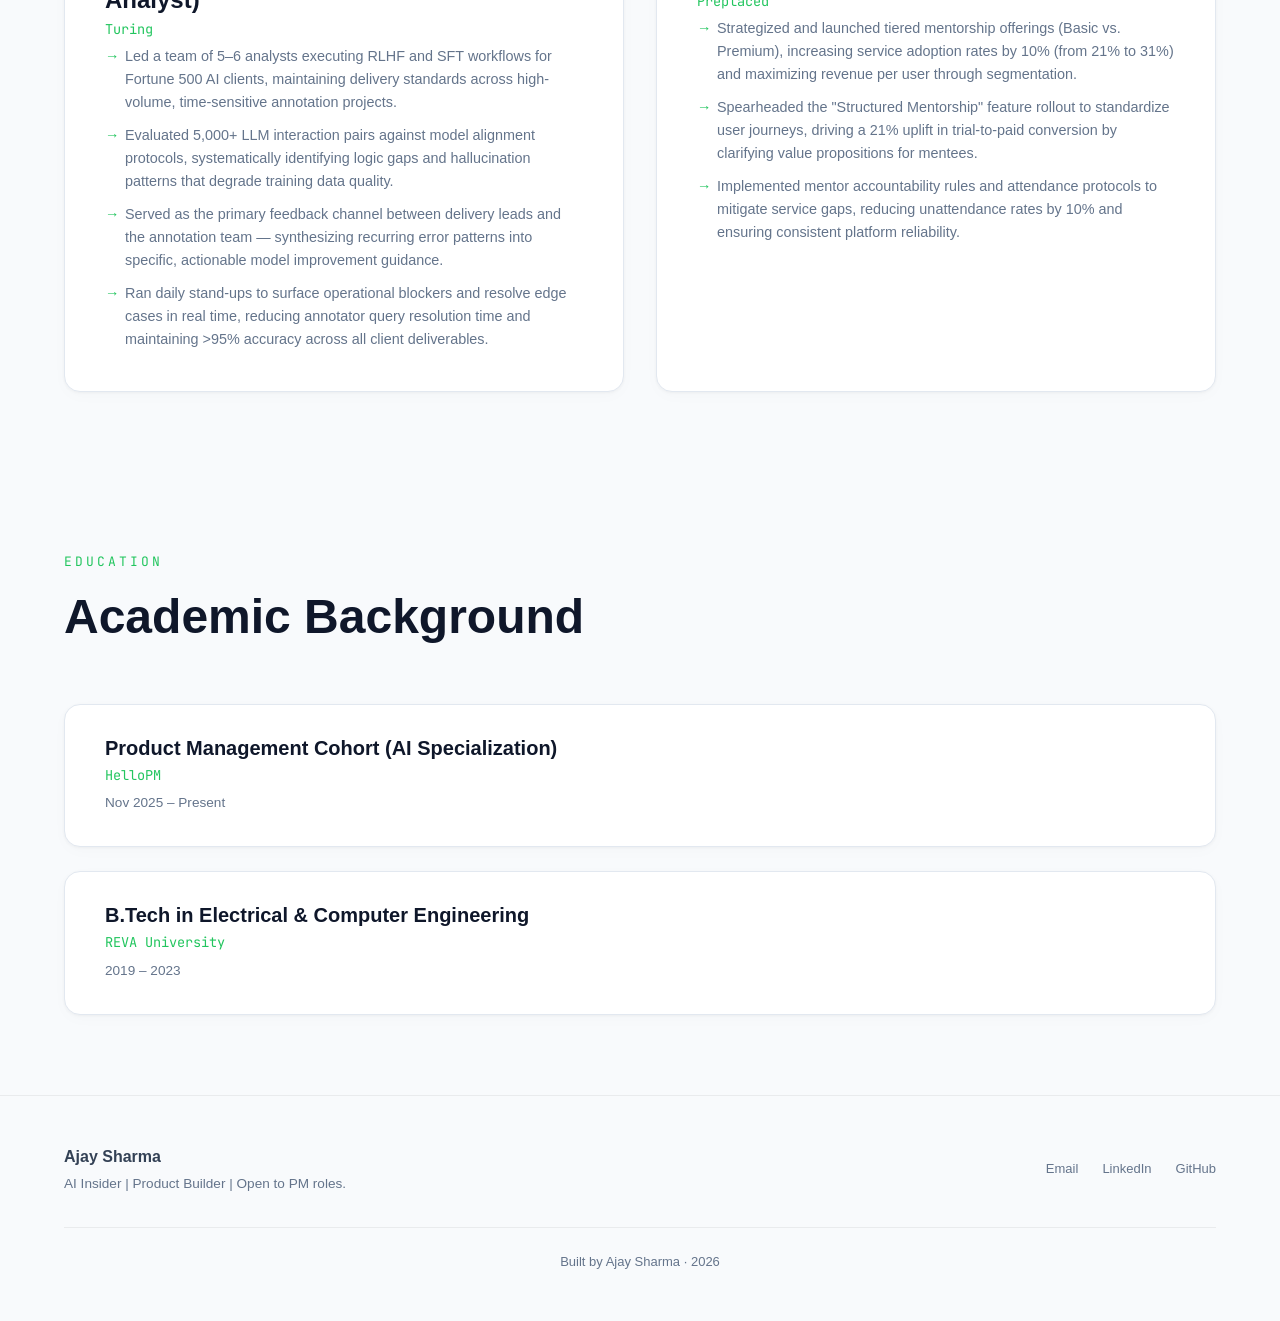
==== commit 72a70fa0: "Fix mobile layout issues (overflow, navbar overlap, scaling)" ====
--- a/about.html
+++ b/about.html
@@ -13,25 +13,12 @@
     <meta property="og:type" content="website">
     <link rel="icon"
         href="data:image/svg+xml,%3Csvg xmlns='http://www.w3.org/2000/svg' viewBox='0 0 64 64'%3E%3Ccircle cx='32' cy='32' r='32' fill='%230A0F0D'/%3E%3Ctext x='32' y='38' text-anchor='middle' fill='%2300E5A0' font-family='sans-serif' font-weight='600' font-size='24'%3EAS%3C/text%3E%3C/svg%3E">
-    <link rel="preconnect" href="https://api.fontshare.com">
-    <link rel="preconnect" href="https://fonts.googleapis.com">
-    <link rel="preconnect" href="https://fonts.gstatic.com" crossorigin>
-    <link rel="dns-prefetch" href="https://fonts.googleapis.com">
-    <link rel="stylesheet" href="https://api.fontshare.com/v2/css?f[]=clash-display@400,500,600,700&f[]=satoshi@400,500,700&display=swap">
-    <link rel="stylesheet" href="https://fonts.googleapis.com/css2?family=JetBrains+Mono:wght@400;500&display=swap">
     <link rel="stylesheet" href="css/style.css">
-<!-- Google tag (gtag.js) -->
-<script async src="https://www.googletagmanager.com/gtag/js?id=G-2WKBKN1TPZ"></script>
-<script>
-  window.dataLayer = window.dataLayer || [];
-  function gtag(){dataLayer.push(arguments);}
-  gtag('js', new Date());
-
-  gtag('config', 'G-2WKBKN1TPZ');
-</script>
 </head>
 
 <body>
+
+    <!-- ========== NAVBAR ========== -->
     <nav class="navbar" role="navigation" aria-label="Main navigation">
         <div class="container">
             <a href="index.html" class="nav-logo"><span>AS</span></a>
@@ -67,6 +54,8 @@
     </nav>
 
     <main>
+
+        <!-- ========== HERO ========== -->
         <section class="about-hero">
             <div class="container">
                 <span class="section-label fade-in-up">ABOUT</span>
@@ -74,16 +63,13 @@
                 <p class="fade-in-up">1.8 years evaluating how LLMs fail at scale. Now building products that account
                     for it from the first line of architecture.</p>
                 <div class="portrait-wrap fade-in-up">
-                    <picture>
-                            <source srcset="assets/ajay.webp" type="image/webp">
-                            <img src="assets/ajay.jpg" alt="Ajay Sharma" class="portrait portrait--lg" width="240" height="240" loading="lazy" decoding="async">
-                        </picture>
+                    <img src="assets/ajay.jpg" alt="Ajay Sharma" class="portrait portrait--lg">
                 </div>
                 <div class="hero-image-placeholder fade-in-up">
                     <div class="lifecycle-scroll-wrap">
                         <h3 class="lifecycle-title">Product Lifecycle</h3>
                         <svg id="lifecycle-svg" viewBox="0 0 1400 440" fill="none" xmlns="http://www.w3.org/2000/svg"
-                            style="width:100%;height:auto;">
+                            style="width:100%;height:auto;min-width:900px;">
                             <style>
                                 #lifecycle-svg {
                                     --lc-accent: #3ECC90;
@@ -303,6 +289,8 @@
                 </div>
             </div>
         </section>
+
+        <!-- ========== STORY ========== -->
         <section>
             <div class="container">
                 <div class="section-header fade-in-up">
@@ -327,6 +315,8 @@
                 </div>
             </div>
         </section>
+
+        <!-- ========== BENTO GRID ========== -->
         <section>
             <div class="container">
                 <div class="section-header fade-in-up">
@@ -358,7 +348,7 @@
                     <div class="bento-tile fade-in-up">
                         <span class="bento-tile-label">Online</span>
                         <div class="bento-social-links">
-                            <a href="https://www.linkedin.com/in/workwithajay/" target="_blank" rel="noopener noreferrer"
+                            <a href="https://www.linkedin.com/in/workwithajay/" target="_blank" rel="noopener"
                                 class="bento-social-link" aria-label="LinkedIn">
                                 <svg width="20" height="20" viewBox="0 0 24 24" fill="none" stroke="currentColor"
                                     stroke-width="2">
@@ -368,7 +358,7 @@
                                     <circle cx="4" cy="4" r="2" />
                                 </svg>
                             </a>
-                            <a href="#" class="contact-email-link bento-social-link" aria-label="Email"
+                            <a href="mailto:sharma.ajay.jobs@gmail.com" class="bento-social-link" aria-label="Email"
                                 title="sharma.ajay.jobs@gmail.com">
                                 <svg width="20" height="20" viewBox="0 0 24 24" fill="none" stroke="currentColor"
                                     stroke-width="2">
@@ -377,7 +367,7 @@
                                     <polyline points="22,6 12,13 2,6" />
                                 </svg>
                             </a>
-                            <a href="https://github.com/reagleai/" target="_blank" rel="noopener noreferrer"
+                            <a href="https://github.com/reagleai/" target="_blank" rel="noopener"
                                 class="bento-social-link" aria-label="GitHub">
                                 <svg width="20" height="20" viewBox="0 0 24 24" fill="none" stroke="currentColor"
                                     stroke-width="2">
@@ -408,6 +398,8 @@
                 </div>
             </div>
         </section>
+
+        <!-- ========== EXPERIENCE (Expanded) ========== -->
         <section id="experience">
             <div class="container">
                 <div class="section-header fade-in-up">
@@ -453,6 +445,8 @@
                 </div>
             </div>
         </section>
+
+        <!-- ========== EDUCATION ========== -->
         <section id="education">
             <div class="container">
                 <div class="section-header fade-in-up">
@@ -475,6 +469,8 @@
         </section>
 
     </main>
+
+    <!-- ========== FOOTER ========== -->
     <footer class="footer">
         <div class="container">
             <div class="footer-inner">
@@ -483,9 +479,9 @@
                     <span class="footer-tagline">AI Insider | Product Builder | Open to PM roles.</span>
                 </div>
                 <div class="footer-links">
-                    <a href="#" class="contact-email-link">Email</a>
-                    <a href="https://www.linkedin.com/in/workwithajay/" target="_blank" rel="noopener noreferrer">LinkedIn</a>
-                    <a href="https://github.com/reagleai/" target="_blank" rel="noopener noreferrer">GitHub</a>
+                    <a href="mailto:sharma.ajay.jobs@gmail.com">Email</a>
+                    <a href="https://www.linkedin.com/in/workwithajay/" target="_blank" rel="noopener">LinkedIn</a>
+                    <a href="https://github.com/reagleai/" target="_blank" rel="noopener">GitHub</a>
                 </div>
             </div>
             <div class="footer-credit">
--- a/css/style.css
+++ b/css/style.css
@@ -3,7 +3,9 @@
    Design System & Global Styles
    ============================================ */
 
-/* ---- Fonts: Loaded in HTML for speed ---- */
+/* ---- Fonts: Fontshare + Google ---- */
+@import url('https://api.fontshare.com/v2/css?f[]=clash-display@400,500,600,700&f[]=satoshi@400,500,700&display=swap');
+@import url('https://fonts.googleapis.com/css2?family=JetBrains+Mono:wght@400;500&display=swap');
 
 /* ============================================
    CSS CUSTOM PROPERTIES
@@ -222,7 +224,6 @@
     -webkit-font-smoothing: antialiased;
     -moz-osx-font-smoothing: grayscale;
     overflow-x: hidden;
-    width: 100%;
 }
 
 body {
@@ -231,8 +232,6 @@
     color: var(--text-primary);
     line-height: 1.6;
     overflow-x: hidden;
-    width: 100%;
-    position: relative;
     min-height: 100vh;
 }
 
@@ -368,7 +367,7 @@
     left: 0;
     right: 0;
     height: var(--nav-height);
-    z-index: 99990 !important;
+    z-index: 1000;
     display: flex;
     align-items: center;
     transition: background var(--transition-base), box-shadow var(--transition-base);
@@ -1575,14 +1574,12 @@
    ============================================ */
 .fade-in-up {
     opacity: 0;
-    visibility: hidden;
     transform: translateY(30px);
-    transition: opacity 0.6s ease, transform 0.6s ease, visibility 0.6s;
+    transition: opacity 0.6s ease, transform 0.6s ease;
 }
 
 .fade-in-up.visible {
     opacity: 1;
-    visibility: visible;
     transform: translateY(0);
 }
 
@@ -1621,14 +1618,11 @@
     }
 
     .hero-visual {
-        order: 2;
-        margin-top: 40px;
+        order: -1;
     }
 
     .hero-visual svg {
         max-width: 300px;
-        width: 100%;
-        height: auto;
     }
 
     .approach-grid {
@@ -1692,32 +1686,8 @@
         padding: 0 16px;
     }
 
-    .nav-links {
-        display: none;
-        position: fixed;
-        top: 0;
-        left: 0;
-        right: 0;
-        bottom: 0;
-        background: var(--bg-base);
-        flex-direction: column;
-        align-items: center;
-        justify-content: center;
-        gap: 32px;
-        z-index: 99998 !important;
-    }
-
-    .nav-links.active {
-        display: flex;
-    }
-
-    .nav-links a {
-        font-size: 1.2rem;
-    }
-
     .nav-toggle {
         display: flex;
-        z-index: 99999 !important;
     }
 
     .hero {
@@ -1727,11 +1697,7 @@
     }
 
     .hero-visual {
-        display: flex;
-        align-items: center;
-        justify-content: center;
-        max-width: 360px;
-        margin: 0 auto;
+        display: none;
     }
 
     .btn-group {
@@ -1782,6 +1748,15 @@
         flex-direction: column;
         gap: 24px;
         text-align: center;
+    }
+
+    .footer-left {
+        align-items: center;
+    }
+
+    .footer-links {
+        flex-direction: column;
+        gap: 12px;
     }
 
     .contact-cta {
@@ -2012,14 +1987,11 @@
     }
 
     .hero-visual {
-        order: 2;
-        margin-top: 40px;
+        order: -1;
     }
 
     .hero-visual svg {
         max-width: 340px;
-        width: 100%;
-        height: auto;
     }
 
     .btn-group {
@@ -2055,7 +2027,6 @@
     /* Nav */
     .nav-toggle {
         display: flex;
-        z-index: 99999 !important;
     }
 
     .nav-links {
@@ -2070,13 +2041,15 @@
         align-items: center;
         gap: 28px;
         opacity: 0;
+        visibility: hidden;
         pointer-events: none;
-        transition: opacity var(--transition-base);
-        z-index: 99998 !important;
+        transition: opacity var(--transition-base), visibility var(--transition-base);
+        z-index: 999;
     }
 
     .nav-links.active {
         opacity: 1;
+        visibility: visible;
         pointer-events: auto;
     }
 
@@ -2141,6 +2114,11 @@
         margin-top: 8px;
         opacity: 0.6;
     }
+
+    #lifecycle-svg,
+    .hero-pipeline-svg {
+        min-width: unset !important;
+    }
 }
 
 /* ============================================
@@ -2152,19 +2130,15 @@
     }
 
     .container {
-        padding: 0 16px;
+        padding: 0 20px;
     }
 
     h1 {
-        font-size: clamp(2rem, 8vw, 2.5rem);
-        line-height: 1.1;
-        word-break: break-word;
+        font-size: 2rem;
     }
 
     h2 {
-        font-size: clamp(1.5rem, 6vw, 2rem);
-        line-height: 1.2;
-        word-break: break-word;
+        font-size: 1.6rem;
     }
 
     .btn {
@@ -2177,6 +2151,12 @@
     .btn-group {
         flex-direction: column;
         align-items: stretch;
+        width: 100%;
+    }
+
+    .contact-cta-group {
+        align-items: stretch;
+        width: 100%;
     }
 
     .metric-value {
@@ -2248,6 +2228,10 @@
         font-size: 0.95rem;
     }
 
+    .metrics-grid {
+        grid-template-columns: repeat(2, 1fr);
+    }
+
     .metric-item {
         padding: 8px;
     }
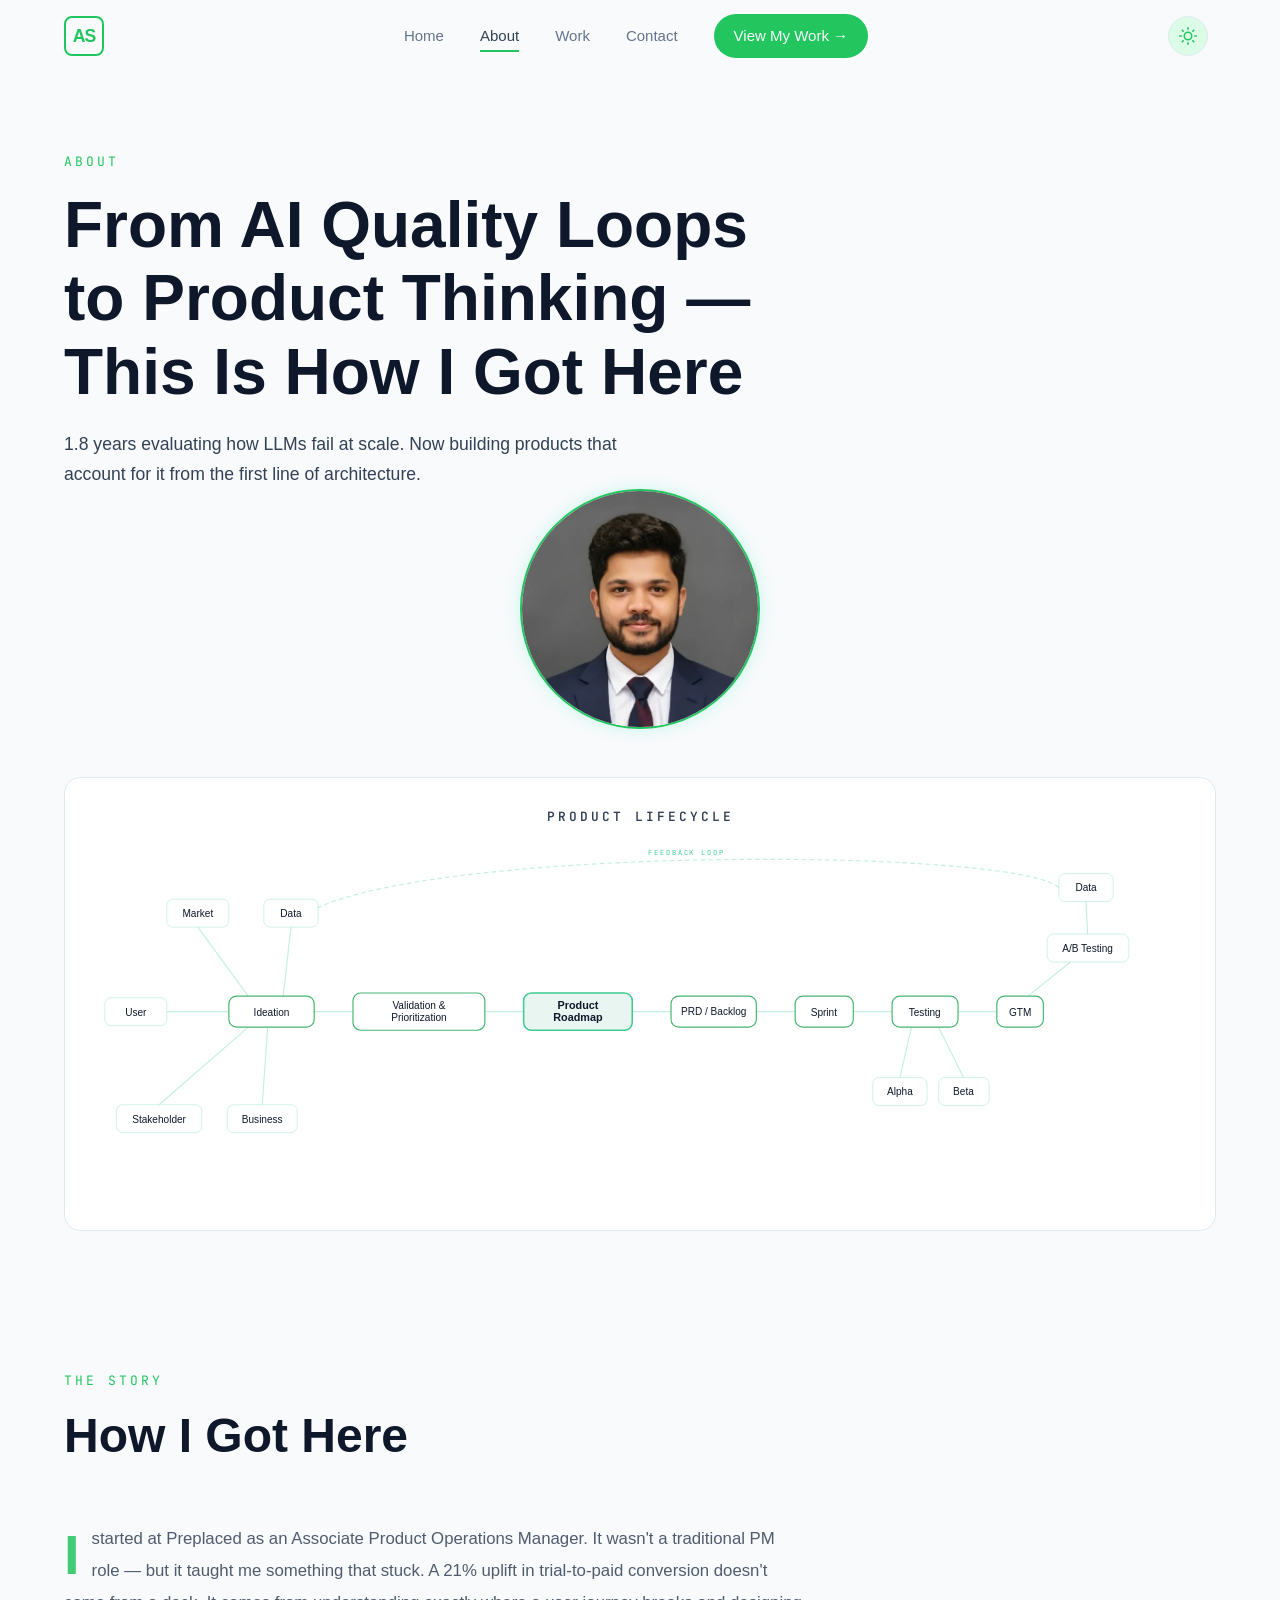
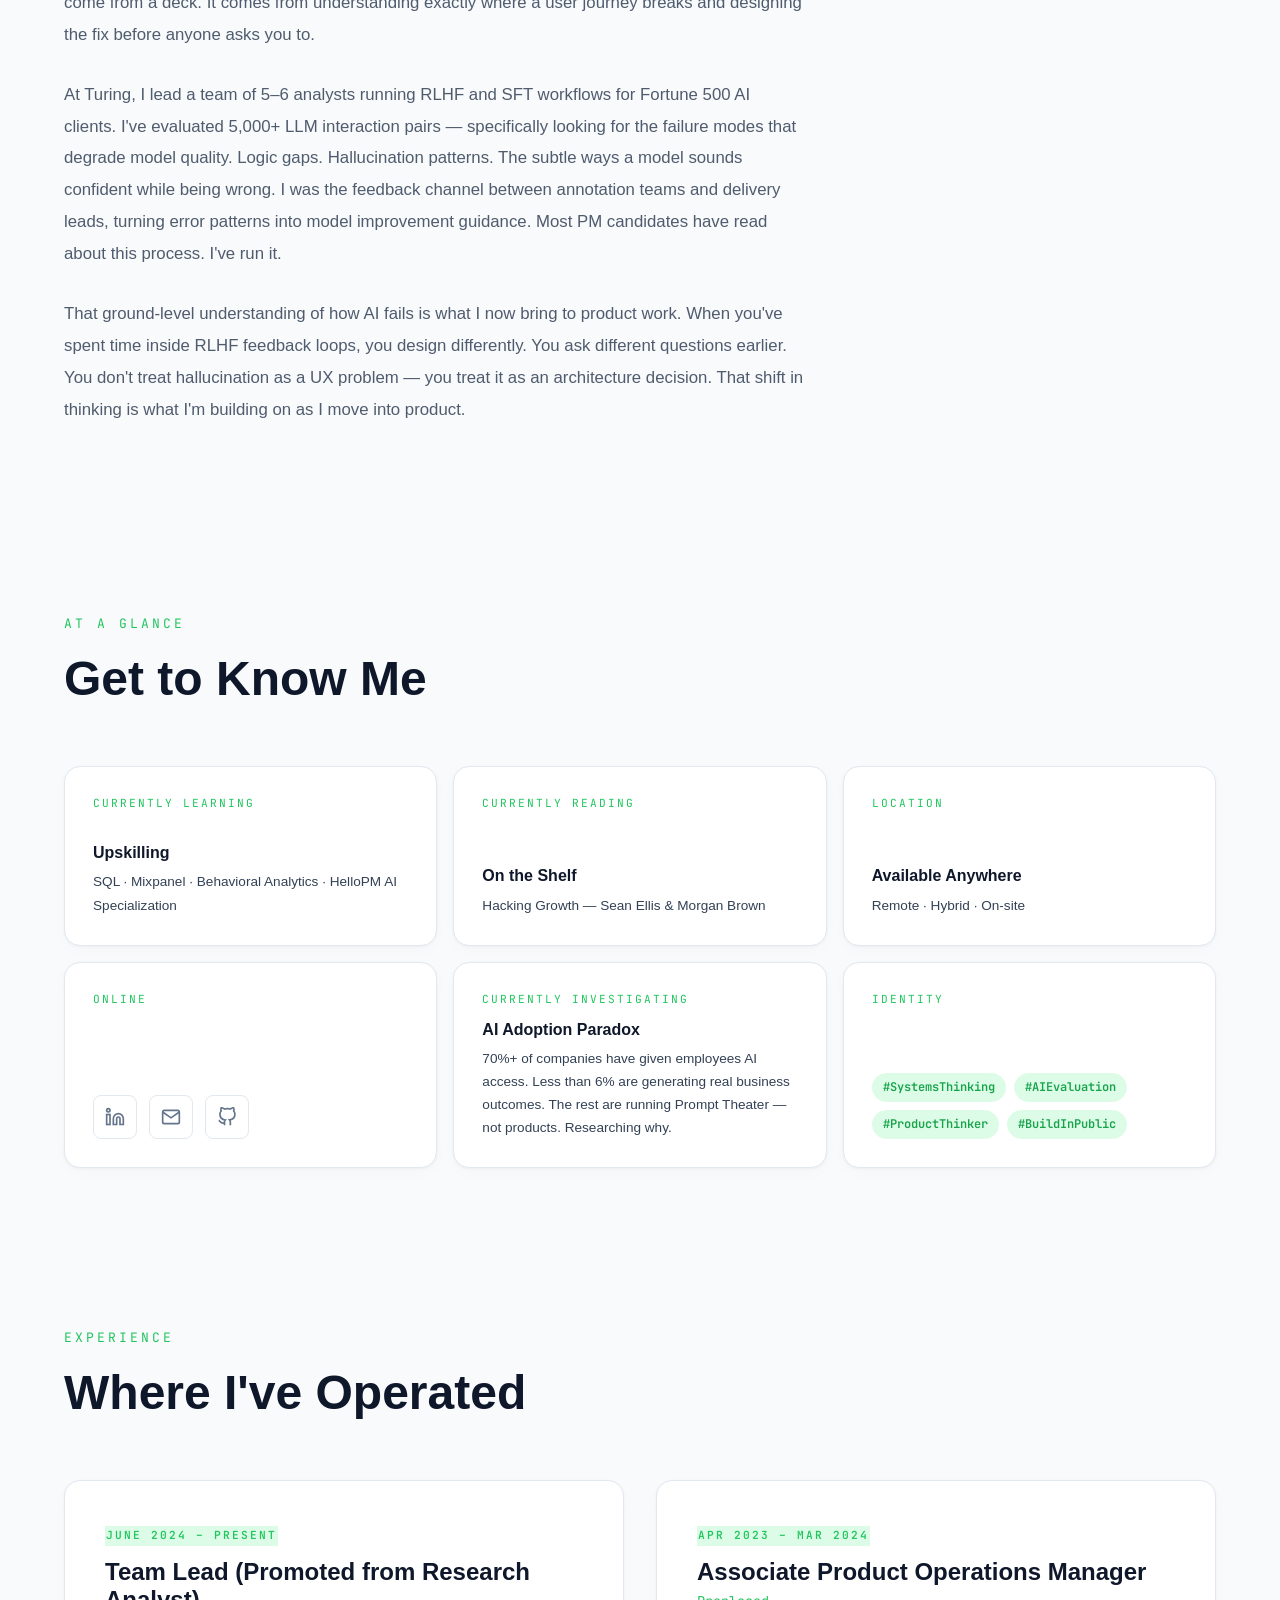
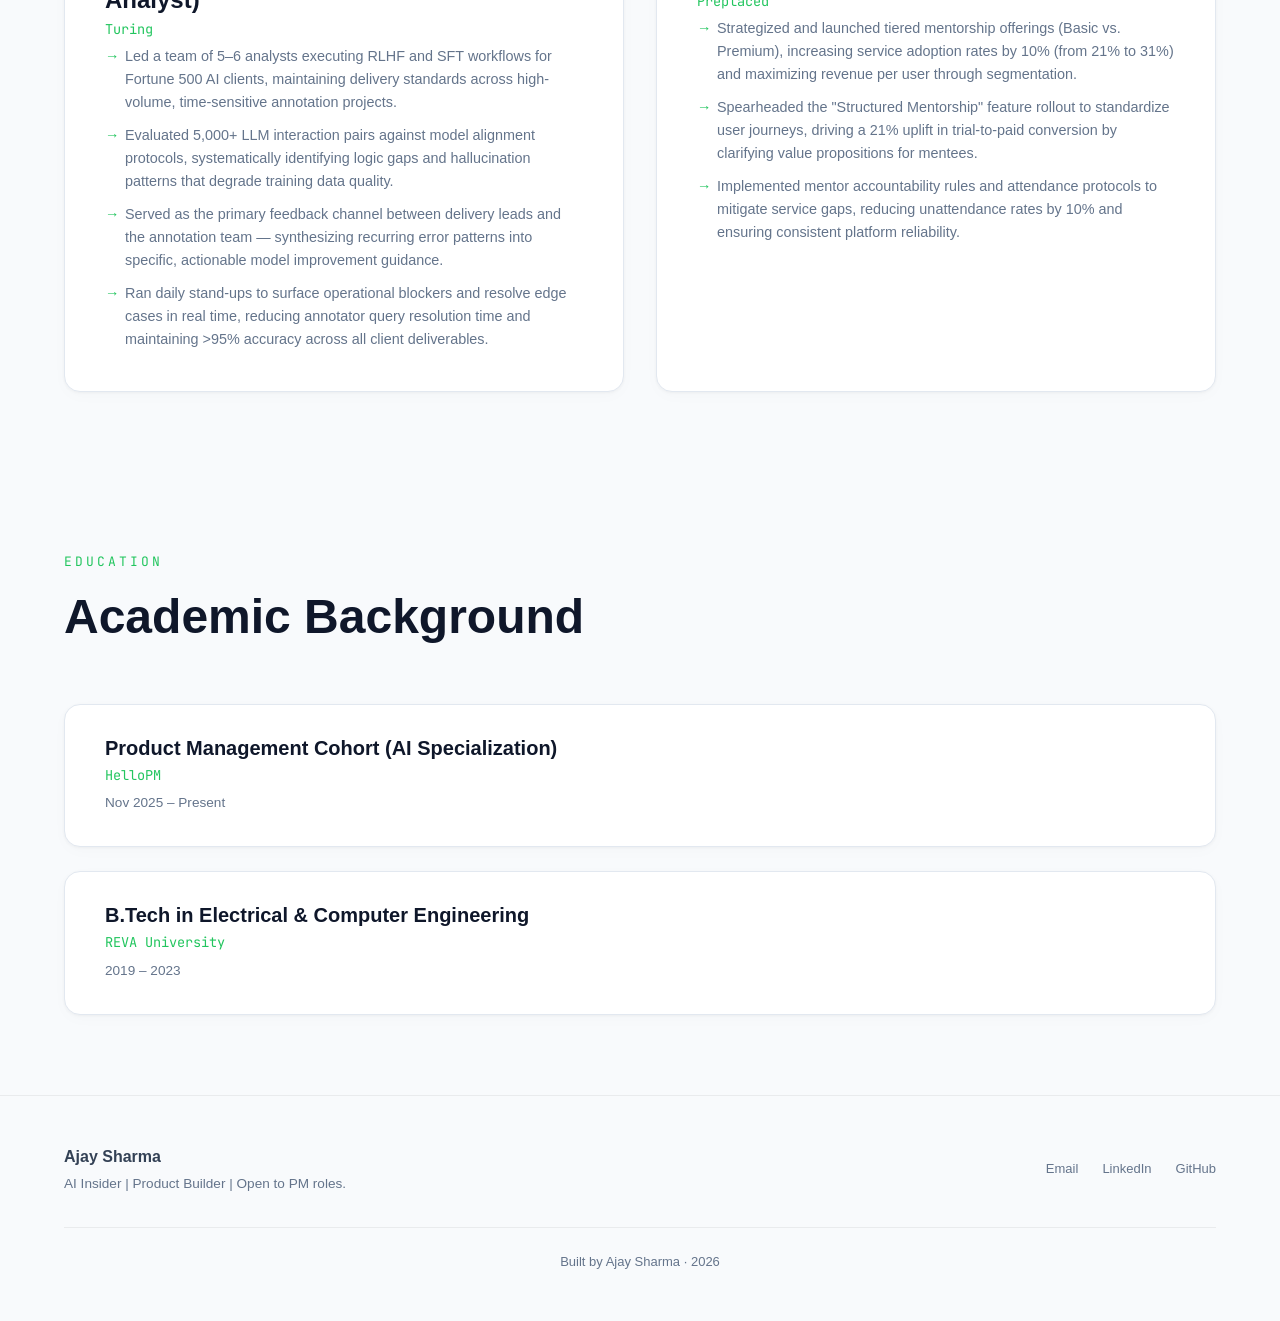
==== commit 5e8c9652: "Add GA4 tracker and remove old tag" ====
--- a/about.html
+++ b/about.html
@@ -3,6 +3,15 @@
 
 <head>
     <meta charset="UTF-8">
+    <!-- Google tag (gtag.js) -->
+    <script async src="https://www.googletagmanager.com/gtag/js?id=G-2LNCMH6HLH"></script>
+    <script>
+      window.dataLayer = window.dataLayer || [];
+      function gtag(){dataLayer.push(arguments);}
+      gtag('js', new Date());
+
+      gtag('config', 'G-2LNCMH6HLH');
+    </script>
     <meta name="viewport" content="width=device-width, initial-scale=1.0">
     <title>About — Ajay Sharma | AI Team Lead @ Turing</title>
     <meta name="description"
@@ -13,6 +22,12 @@
     <meta property="og:type" content="website">
     <link rel="icon"
         href="data:image/svg+xml,%3Csvg xmlns='http://www.w3.org/2000/svg' viewBox='0 0 64 64'%3E%3Ccircle cx='32' cy='32' r='32' fill='%230A0F0D'/%3E%3Ctext x='32' y='38' text-anchor='middle' fill='%2300E5A0' font-family='sans-serif' font-weight='600' font-size='24'%3EAS%3C/text%3E%3C/svg%3E">
+    <link rel="preconnect" href="https://api.fontshare.com" crossorigin>
+    <link rel="preconnect" href="https://fonts.googleapis.com">
+    <link rel="preconnect" href="https://fonts.gstatic.com" crossorigin>
+    <link rel="preload" href="assets/ajay.webp" as="image" type="image/webp">
+    <link rel="stylesheet" href="https://api.fontshare.com/v2/css?f[]=clash-display@400,500,600,700&f[]=satoshi@400,500,700&display=swap">
+    <link rel="stylesheet" href="https://fonts.googleapis.com/css2?family=JetBrains+Mono:wght@400;500&display=swap">
     <link rel="stylesheet" href="css/style.css">
 </head>
 
@@ -63,7 +78,10 @@
                 <p class="fade-in-up">1.8 years evaluating how LLMs fail at scale. Now building products that account
                     for it from the first line of architecture.</p>
                 <div class="portrait-wrap fade-in-up">
-                    <img src="assets/ajay.jpg" alt="Ajay Sharma" class="portrait portrait--lg">
+                    <picture>
+                        <source srcset="assets/ajay.webp" type="image/webp">
+                        <img src="assets/ajay.jpg" alt="Ajay Sharma" class="portrait portrait--lg" loading="eager" width="400" height="500">
+                    </picture>
                 </div>
                 <div class="hero-image-placeholder fade-in-up">
                     <div class="lifecycle-scroll-wrap">
@@ -348,7 +366,7 @@
                     <div class="bento-tile fade-in-up">
                         <span class="bento-tile-label">Online</span>
                         <div class="bento-social-links">
-                            <a href="https://www.linkedin.com/in/workwithajay/" target="_blank" rel="noopener"
+                            <a href="https://www.linkedin.com/in/workwithajay/" target="_blank" rel="noopener noreferrer"
                                 class="bento-social-link" aria-label="LinkedIn">
                                 <svg width="20" height="20" viewBox="0 0 24 24" fill="none" stroke="currentColor"
                                     stroke-width="2">
@@ -367,7 +385,7 @@
                                     <polyline points="22,6 12,13 2,6" />
                                 </svg>
                             </a>
-                            <a href="https://github.com/reagleai/" target="_blank" rel="noopener"
+                            <a href="https://github.com/reagleai/" target="_blank" rel="noopener noreferrer"
                                 class="bento-social-link" aria-label="GitHub">
                                 <svg width="20" height="20" viewBox="0 0 24 24" fill="none" stroke="currentColor"
                                     stroke-width="2">
@@ -480,8 +498,8 @@
                 </div>
                 <div class="footer-links">
                     <a href="mailto:sharma.ajay.jobs@gmail.com">Email</a>
-                    <a href="https://www.linkedin.com/in/workwithajay/" target="_blank" rel="noopener">LinkedIn</a>
-                    <a href="https://github.com/reagleai/" target="_blank" rel="noopener">GitHub</a>
+                    <a href="https://www.linkedin.com/in/workwithajay/" target="_blank" rel="noopener noreferrer">LinkedIn</a>
+                    <a href="https://github.com/reagleai/" target="_blank" rel="noopener noreferrer">GitHub</a>
                 </div>
             </div>
             <div class="footer-credit">
@@ -490,7 +508,7 @@
         </div>
     </footer>
 
-    <script src="js/main.js"></script>
+    <script src="js/main.js" defer></script>
 </body>
 
 </html>
--- a/css/style.css
+++ b/css/style.css
@@ -40,7 +40,7 @@
     --container-wide: 1400px;
     --nav-height: 72px;
     --section-padding: 80px;
-    --section-padding-mobile: 60px;
+    --section-padding-mobile: 48px;
     --border-radius: 16px;
     --border-radius-sm: 8px;
     --border-radius-pill: 999px;
@@ -49,6 +49,12 @@
     --transition-fast: 0.2s ease;
     --transition-base: 0.3s ease;
     --transition-slow: 0.5s ease;
+}
+
+/* Global Reset for Horizontal Scroll */
+html, body {
+    overflow-x: hidden;
+    width: 100%;
 }
 
 /* ============================================
@@ -91,6 +97,7 @@
 /* Components: Cards */
 [data-theme="light"] .case-card,
 [data-theme="light"] .experience-card,
+[data-theme="light"] .approach-card,
 [data-theme="light"] .bento-tile {
     border: 1px solid var(--border-glow);
     background: var(--bg-card);
@@ -98,6 +105,7 @@
 }
 [data-theme="light"] .case-card:hover,
 [data-theme="light"] .experience-card:hover,
+[data-theme="light"] .approach-card:hover,
 [data-theme="light"] .bento-tile:hover {
     border-color: var(--border-glow-hover);
     box-shadow: var(--shadow-glow-hover, var(--card-shadow-hover));
@@ -223,7 +231,6 @@
     font-size: 16px;
     -webkit-font-smoothing: antialiased;
     -moz-osx-font-smoothing: grayscale;
-    overflow-x: hidden;
 }
 
 body {
@@ -826,6 +833,42 @@
     gap: 32px;
 }
 
+/* ============================================
+   APPROACH CARDS
+   ============================================ */
+.approach-grid {
+    display: grid;
+    grid-template-columns: repeat(3, 1fr);
+    gap: 24px;
+}
+
+.approach-card {
+    background: var(--bg-card);
+    border: 1px solid var(--border-glow);
+    border-radius: var(--border-radius);
+    padding: 36px;
+    transition: border-color var(--transition-base), box-shadow var(--transition-base), transform var(--transition-base);
+    box-shadow: var(--card-shadow);
+}
+
+.approach-card:hover {
+    border-color: var(--border-glow-hover);
+    box-shadow: var(--shadow-glow-hover, var(--card-shadow-hover));
+    transform: translateY(-4px);
+}
+
+.approach-icon {
+    font-size: 2rem;
+    margin-bottom: 20px;
+}
+
+.approach-card h4 {
+    margin-bottom: 12px;
+}
+
+.approach-card p {
+    font-size: 0.9rem;
+}
 
 /* ============================================
    EXPERIENCE CARDS
@@ -1617,9 +1660,7 @@
         gap: 40px;
     }
 
-    .hero-visual {
-        order: -1;
-    }
+
 
     .hero-visual svg {
         max-width: 300px;
@@ -1683,7 +1724,11 @@
     }
 
     .container {
-        padding: 0 16px;
+        padding: 0 20px;
+    }
+
+    .nav-links a {
+        font-size: 1.2rem;
     }
 
     .nav-toggle {
@@ -1697,7 +1742,17 @@
     }
 
     .hero-visual {
-        display: none;
+        display: flex;
+        justify-content: center;
+        width: 100%;
+        margin-top: 24px;
+        overflow: visible;
+    }
+
+    .hero-visual svg {
+        width: 550px;
+        max-width: unset;
+        flex-shrink: 0;
     }
 
     .btn-group {
@@ -1750,15 +1805,6 @@
         text-align: center;
     }
 
-    .footer-left {
-        align-items: center;
-    }
-
-    .footer-links {
-        flex-direction: column;
-        gap: 12px;
-    }
-
     .contact-cta {
         padding: 40px 20px;
     }
@@ -1779,6 +1825,19 @@
     .case-card-visual {
         padding: 24px;
         min-height: 180px;
+    }
+
+    .contact-cta-group {
+        width: 100%;
+    }
+
+    .contact-cta-group .btn {
+        width: 100% !important;
+        min-width: 0 !important;
+    }
+
+    #lifecycle-svg {
+        min-width: unset !important;
     }
 }
 
@@ -1986,9 +2045,7 @@
         max-width: 100%;
     }
 
-    .hero-visual {
-        order: -1;
-    }
+
 
     .hero-visual svg {
         max-width: 340px;
@@ -2030,27 +2087,30 @@
     }
 
     .nav-links {
-        position: fixed;
-        top: 0;
+        position: absolute;
+        top: 100%;
         left: 0;
         right: 0;
-        bottom: 0;
-        background: var(--bg-base);
+        bottom: auto;
+        background: var(--bg-card); /* Solid background instead of transparent overlay */
         flex-direction: column;
-        justify-content: center;
+        justify-content: flex-start;
         align-items: center;
-        gap: 28px;
+        gap: 24px;
+        padding: 32px 20px 40px;
+        border-bottom: 1px solid var(--border-glow);
         opacity: 0;
-        visibility: hidden;
         pointer-events: none;
-        transition: opacity var(--transition-base), visibility var(--transition-base);
+        transition: opacity var(--transition-base), transform var(--transition-base);
+        transform: translateY(-10px);
         z-index: 999;
+        box-shadow: 0 20px 40px rgba(0, 0, 0, 0.2);
     }
 
     .nav-links.active {
         opacity: 1;
-        visibility: visible;
         pointer-events: auto;
+        transform: translateY(0);
     }
 
     .nav-links a {
@@ -2114,11 +2174,6 @@
         margin-top: 8px;
         opacity: 0.6;
     }
-
-    #lifecycle-svg,
-    .hero-pipeline-svg {
-        min-width: unset !important;
-    }
 }
 
 /* ============================================
@@ -2130,7 +2185,7 @@
     }
 
     .container {
-        padding: 0 20px;
+        padding: 0 16px;
     }
 
     h1 {
@@ -2151,12 +2206,6 @@
     .btn-group {
         flex-direction: column;
         align-items: stretch;
-        width: 100%;
-    }
-
-    .contact-cta-group {
-        align-items: stretch;
-        width: 100%;
     }
 
     .metric-value {
@@ -2229,7 +2278,17 @@
     }
 
     .metrics-grid {
-        grid-template-columns: repeat(2, 1fr);
+        grid-template-columns: 1fr 1fr;
+    }
+
+    h1 {
+        font-size: 1.5rem;
+        word-break: break-word;
+    }
+
+    h2 {
+        font-size: 1.25rem;
+        word-break: break-word;
     }
 
     .metric-item {
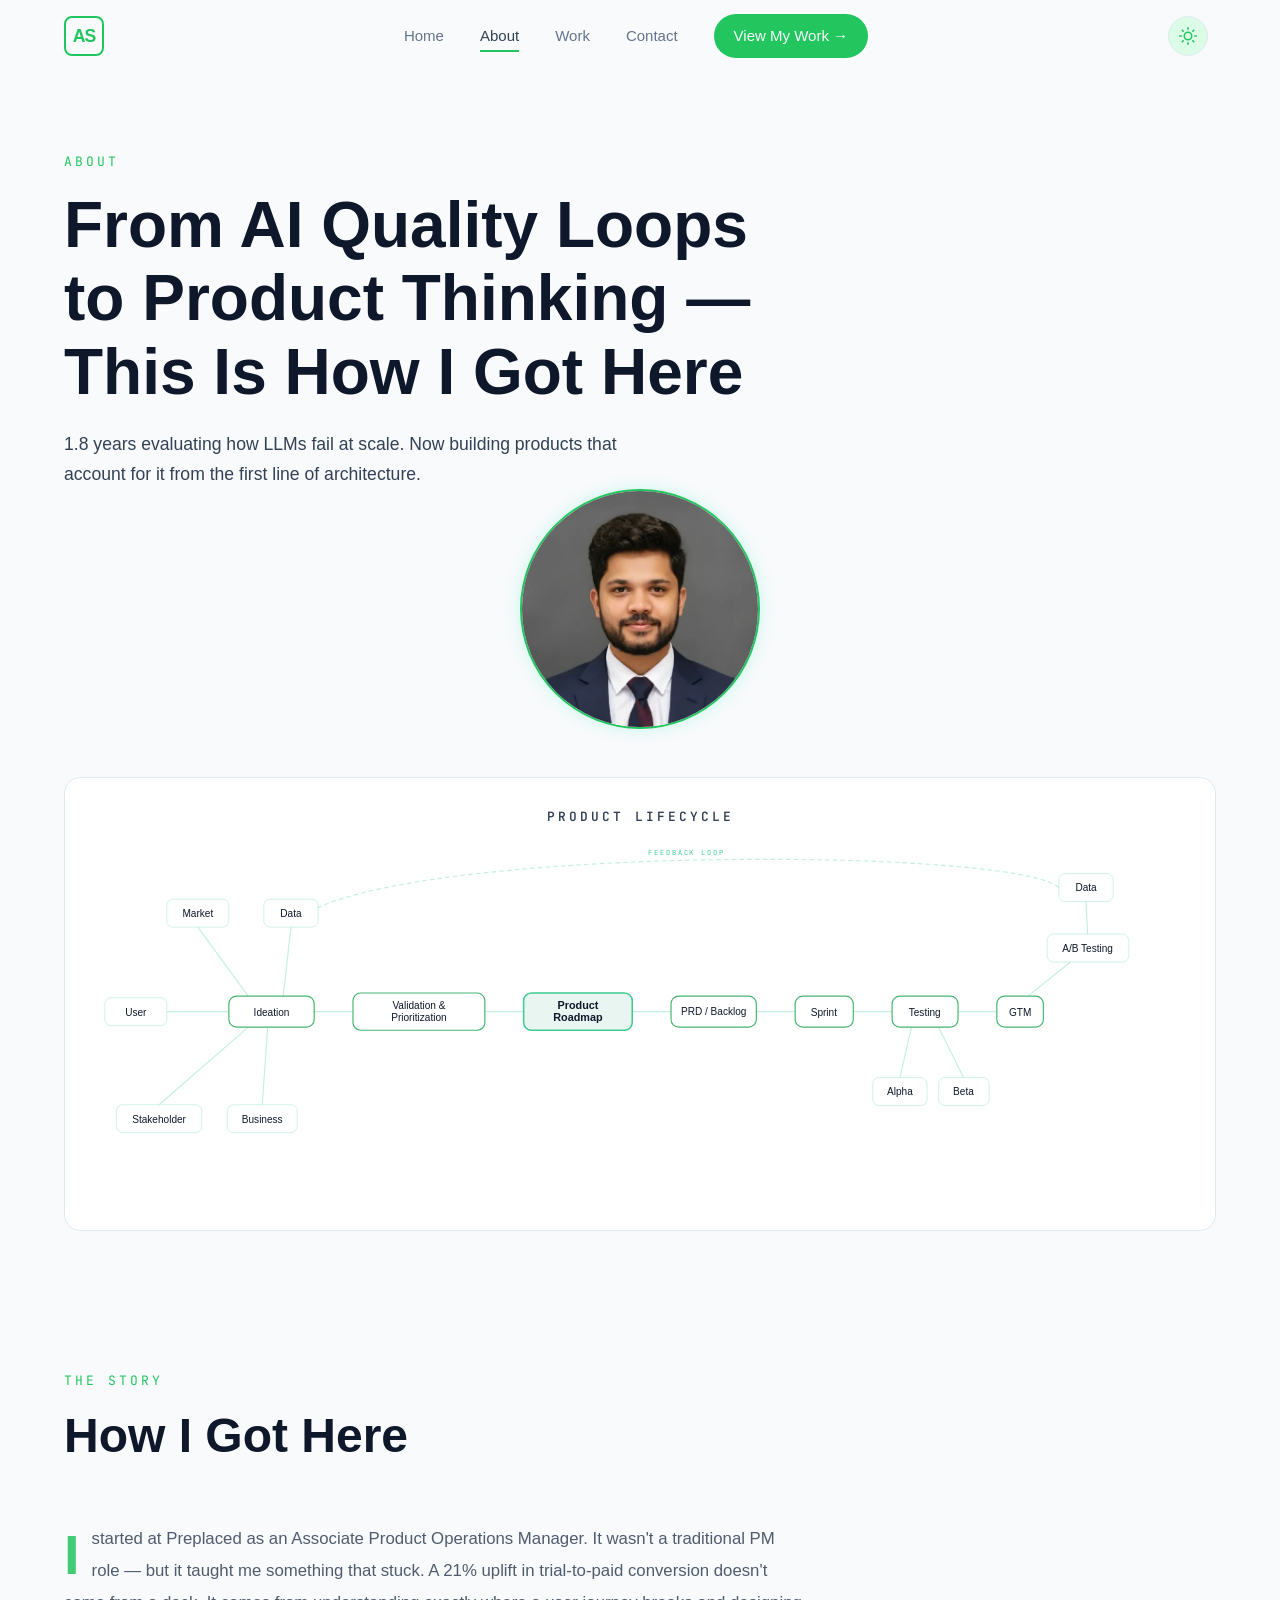
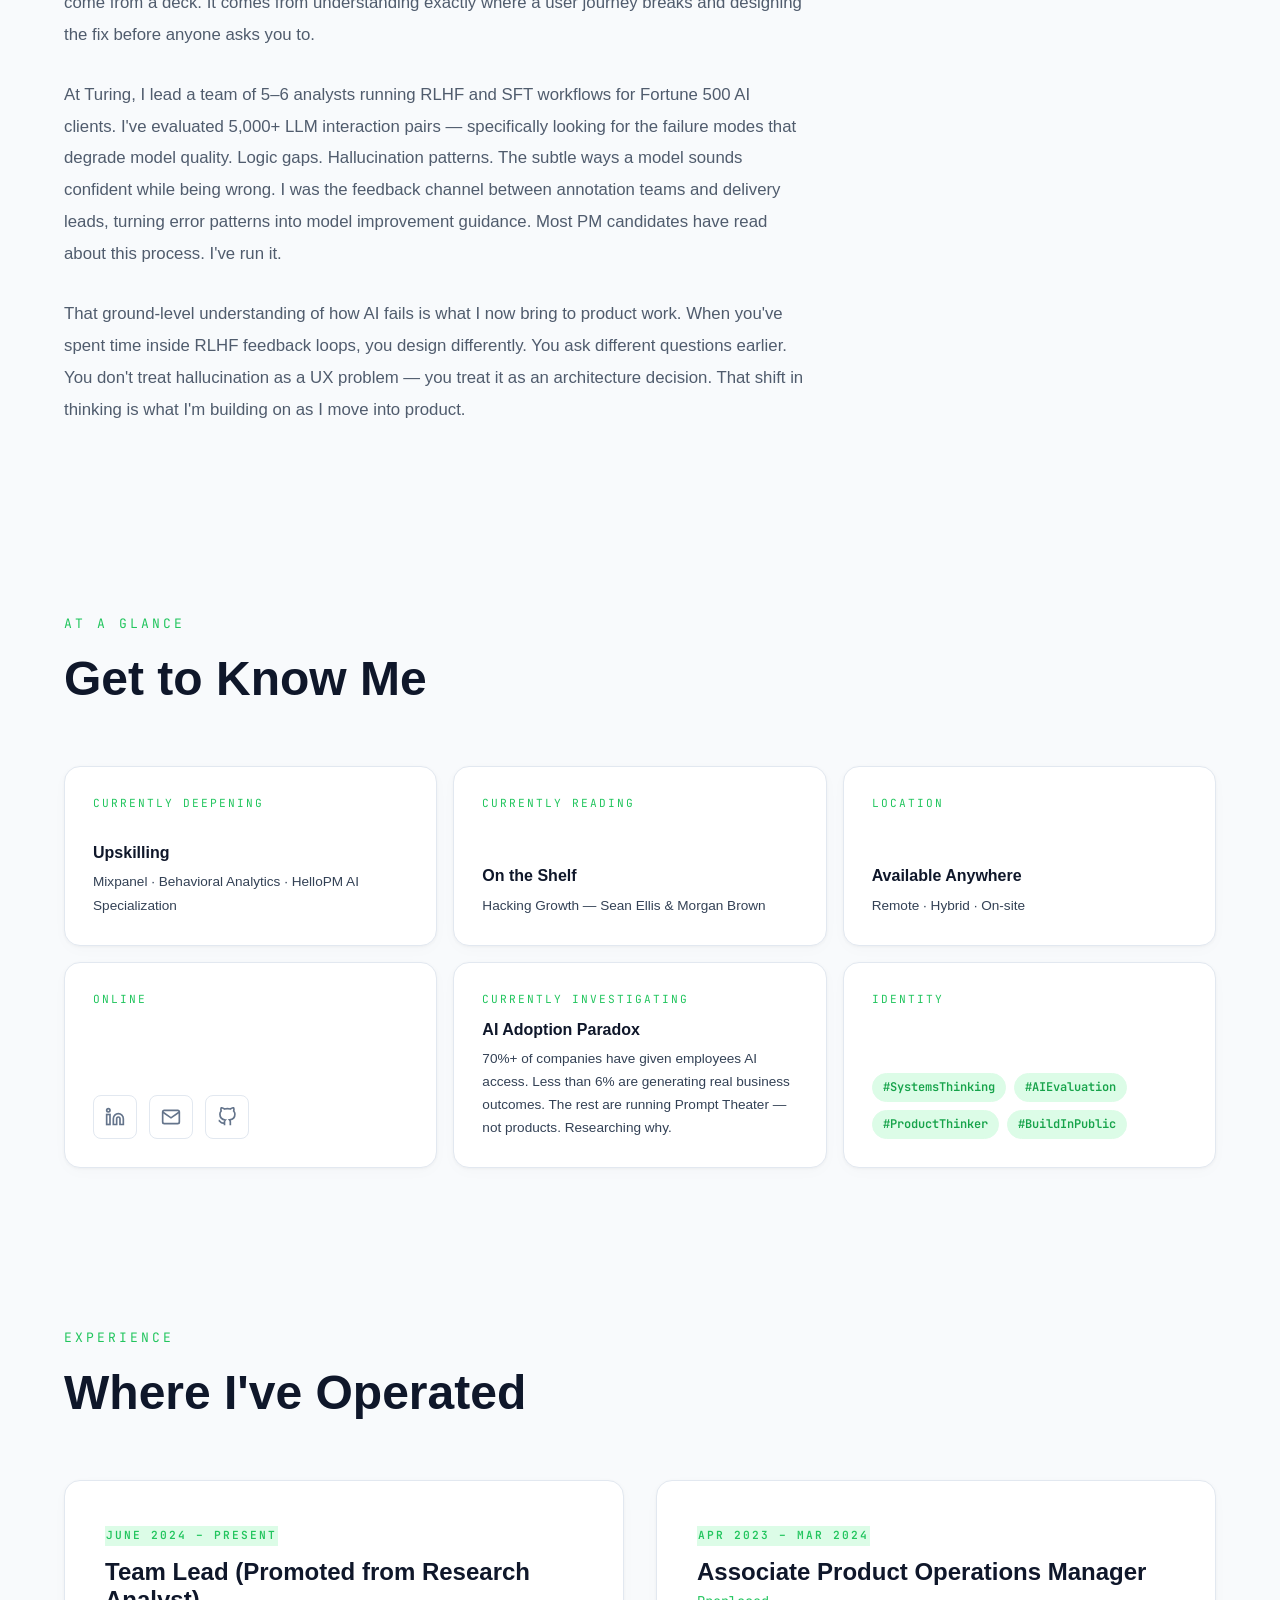
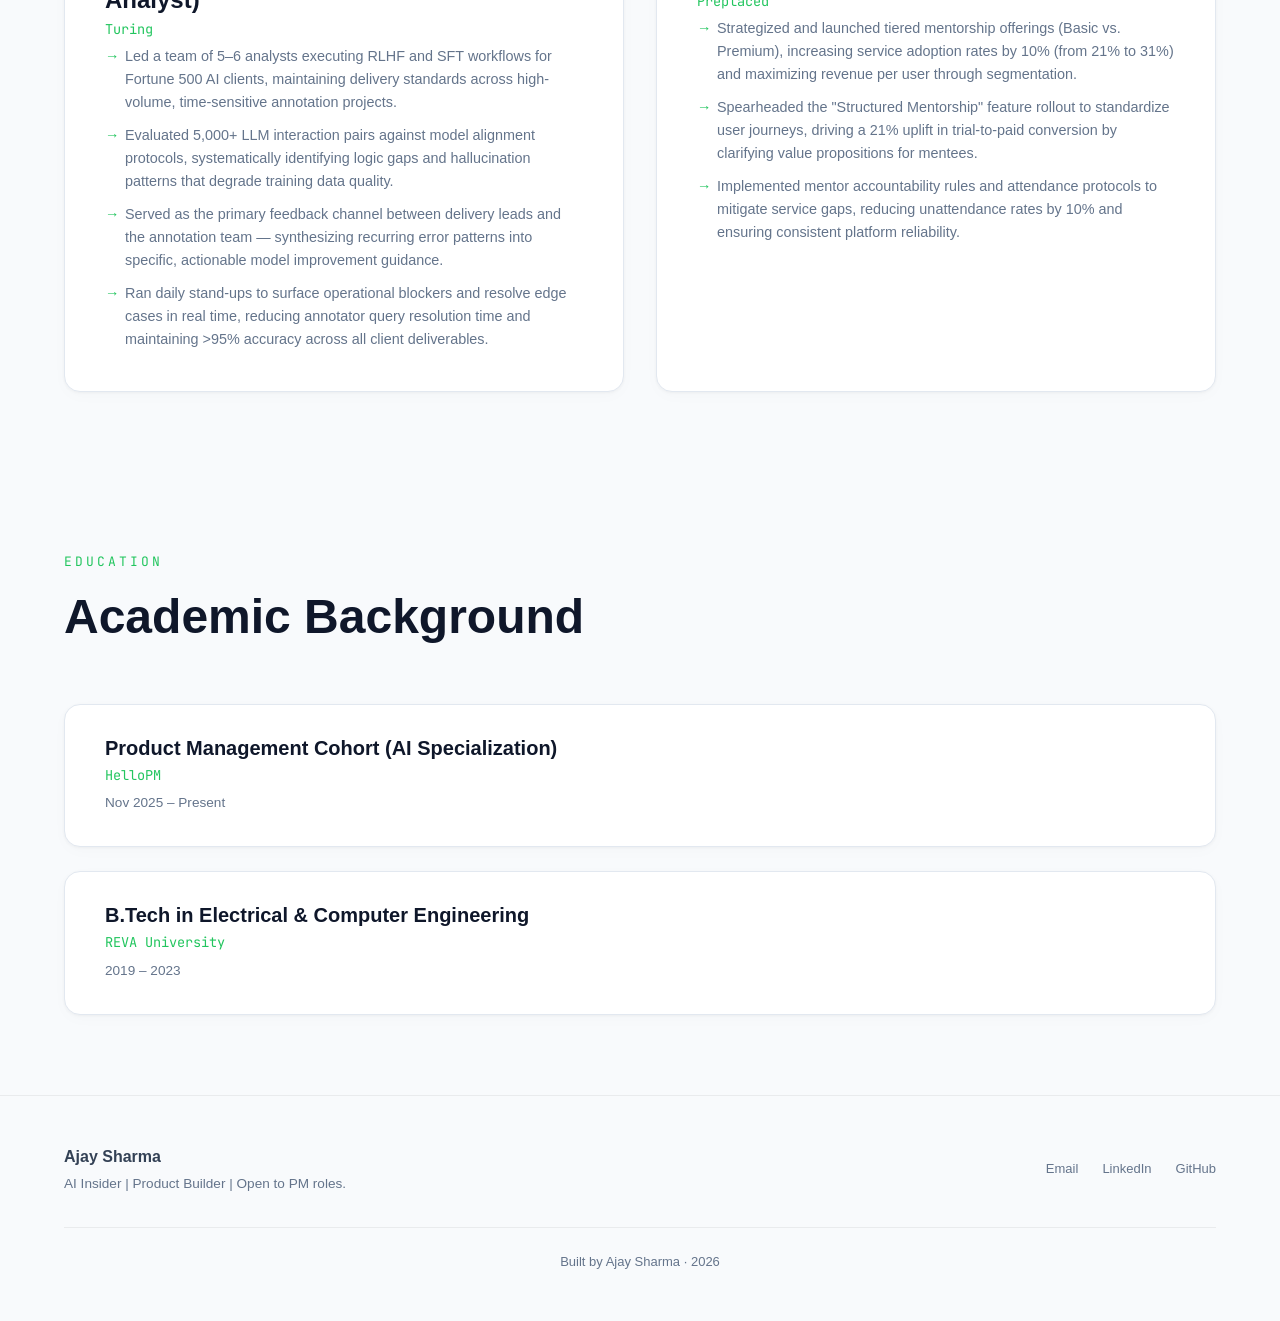
==== commit dbad9517: "Perf: audit, mobile layout, and content updates" ====
--- a/about.html
+++ b/about.html
@@ -25,6 +25,7 @@
     <link rel="preconnect" href="https://api.fontshare.com" crossorigin>
     <link rel="preconnect" href="https://fonts.googleapis.com">
     <link rel="preconnect" href="https://fonts.gstatic.com" crossorigin>
+    <link rel="preconnect" href="https://www.googletagmanager.com" crossorigin>
     <link rel="preload" href="assets/ajay.webp" as="image" type="image/webp">
     <link rel="stylesheet" href="https://api.fontshare.com/v2/css?f[]=clash-display@400,500,600,700&f[]=satoshi@400,500,700&display=swap">
     <link rel="stylesheet" href="https://fonts.googleapis.com/css2?family=JetBrains+Mono:wght@400;500&display=swap">
@@ -339,14 +340,14 @@
             <div class="container">
                 <div class="section-header fade-in-up">
                     <span class="section-label">At a Glance</span>
-                    <h2> Get to Know Me</h2>
+                    <h2>Get to Know Me</h2>
                 </div>
                 <div class="bento-grid stagger-children">
                     <div class="bento-tile fade-in-up">
-                        <span class="bento-tile-label">Currently Learning</span>
+                        <span class="bento-tile-label">Currently Deepening</span>
                         <div>
                             <h4>Upskilling</h4>
-                            <p>SQL · Mixpanel · Behavioral Analytics · HelloPM AI Specialization</p>
+                            <p>Mixpanel · Behavioral Analytics · HelloPM AI Specialization</p>
                         </div>
                     </div>
                     <div class="bento-tile fade-in-up">
@@ -376,8 +377,8 @@
                                     <circle cx="4" cy="4" r="2" />
                                 </svg>
                             </a>
-                            <a href="mailto:sharma.ajay.jobs@gmail.com" class="bento-social-link" aria-label="Email"
-                                title="sharma.ajay.jobs@gmail.com">
+                            <a href="#" class="bento-social-link contact-email-link" aria-label="Email"
+                                title="Get in touch">
                                 <svg width="20" height="20" viewBox="0 0 24 24" fill="none" stroke="currentColor"
                                     stroke-width="2">
                                     <path
@@ -497,7 +498,7 @@
                     <span class="footer-tagline">AI Insider | Product Builder | Open to PM roles.</span>
                 </div>
                 <div class="footer-links">
-                    <a href="mailto:sharma.ajay.jobs@gmail.com">Email</a>
+                    <a href="#" class="contact-email-link">Email</a>
                     <a href="https://www.linkedin.com/in/workwithajay/" target="_blank" rel="noopener noreferrer">LinkedIn</a>
                     <a href="https://github.com/reagleai/" target="_blank" rel="noopener noreferrer">GitHub</a>
                 </div>
--- a/css/style.css
+++ b/css/style.css
@@ -3,9 +3,7 @@
    Design System & Global Styles
    ============================================ */
 
-/* ---- Fonts: Fontshare + Google ---- */
-@import url('https://api.fontshare.com/v2/css?f[]=clash-display@400,500,600,700&f[]=satoshi@400,500,700&display=swap');
-@import url('https://fonts.googleapis.com/css2?family=JetBrains+Mono:wght@400;500&display=swap');
+/* ---- Fonts loaded via <link> in HTML head ---- */
 
 /* ============================================
    CSS CUSTOM PROPERTIES
@@ -347,9 +345,7 @@
     padding: 0 24px;
 }
 
-.container--wide {
-    max-width: var(--container-wide);
-}
+
 
 section {
     padding: var(--section-padding) 0;
@@ -984,64 +980,7 @@
     transform: translateY(-2px);
 }
 
-/* ============================================
-   TESTIMONIALS
-   ============================================ */
-.testimonials-grid {
-    display: grid;
-    grid-template-columns: repeat(3, 1fr);
-    gap: 24px;
-}
-
-.testimonial-card {
-    background: var(--bg-card);
-    border: 1px solid var(--border-glow);
-    border-radius: var(--border-radius);
-    padding: 36px;
-    backdrop-filter: blur(10px);
-    transition: border-color var(--transition-base), box-shadow var(--transition-base);
-    box-shadow: var(--card-shadow);
-}
-
-.testimonial-card:hover {
-    border-color: var(--border-glow-hover);
-    box-shadow: var(--shadow-glow-hover, var(--card-shadow-hover));
-}
-
-.testimonial-avatar {
-    width: 48px;
-    height: 48px;
-    border-radius: 50%;
-    background: var(--accent-dim);
-    border: 2px solid var(--border-glow);
-    display: flex;
-    align-items: center;
-    justify-content: center;
-    font-family: var(--font-heading);
-    font-weight: 700;
-    font-size: 1rem;
-    color: var(--accent);
-    margin-bottom: 20px;
-}
-
-.testimonial-quote {
-    font-size: 0.95rem;
-    color: var(--text-primary);
-    font-style: normal;
-    line-height: 1.7;
-    margin-bottom: 20px;
-}
-
-.testimonial-name {
-    font-weight: 600;
-    color: var(--text-primary);
-    font-size: 0.9rem;
-}
-
-.testimonial-title {
-    font-size: 0.8rem;
-    color: var(--text-muted);
-}
+
 
 /* ============================================
    ABOUT STRIP
@@ -1074,12 +1013,7 @@
     border: 1px solid var(--border-glow);
 }
 
-.portrait-initials {
-    font-family: var(--font-heading);
-    font-size: 3rem;
-    font-weight: 700;
-    color: var(--accent);
-}
+
 
 .about-strip-content h2 {
     font-size: clamp(1.5rem, 3vw, 2rem);
@@ -1191,96 +1125,7 @@
 /* ============================================
    CONTACT FORM
    ============================================ */
-.contact-form {
-    max-width: 640px;
-    margin: 0 auto;
-}
-
-.form-group {
-    margin-bottom: 20px;
-}
-
-.form-group label {
-    display: block;
-    font-family: var(--font-mono);
-    font-size: 0.75rem;
-    text-transform: uppercase;
-    letter-spacing: 2px;
-    color: var(--text-muted);
-    margin-bottom: 8px;
-}
-
-.form-group input,
-.form-group textarea,
-.form-group select {
-    width: 100%;
-    padding: 14px 18px;
-    background: var(--bg-card);
-    border: 1px solid var(--border-glow);
-    border-radius: var(--border-radius-sm);
-    color: var(--text-primary);
-    font-size: 0.95rem;
-    transition: border-color var(--transition-fast), box-shadow var(--transition-fast);
-    outline: none;
-}
-
-.form-group input:focus,
-.form-group textarea:focus,
-.form-group select:focus {
-    border-color: var(--accent);
-    box-shadow: 0 0 0 3px rgba(0, 229, 160, 0.1);
-}
-
-.form-group textarea {
-    resize: vertical;
-    min-height: 140px;
-}
-
-.form-group select {
-    appearance: none;
-    background-image: url("data:image/svg+xml,%3Csvg xmlns='http://www.w3.org/2000/svg' width='12' height='12' viewBox='0 0 24 24' fill='none' stroke='%237A8A80' stroke-width='2'%3E%3Cpolyline points='6 9 12 15 18 9'%3E%3C/polyline%3E%3C/svg%3E");
-    background-repeat: no-repeat;
-    background-position: right 16px center;
-    padding-right: 40px;
-}
-
-.form-group select option {
-    background: var(--bg-card);
-    color: var(--text-primary);
-}
-
-.form-note {
-    text-align: center;
-    font-size: 0.85rem;
-    color: var(--text-muted);
-    margin-top: 16px;
-}
-
-.contact-pills {
-    display: flex;
-    gap: 16px;
-    justify-content: center;
-    margin-top: 40px;
-}
-
-.contact-pill {
-    display: inline-flex;
-    align-items: center;
-    gap: 8px;
-    padding: 12px 24px;
-    background: var(--bg-card);
-    border: 1px solid var(--border-glow);
-    border-radius: var(--border-radius-pill);
-    font-family: var(--font-mono);
-    font-size: 0.85rem;
-    color: var(--text-muted);
-    transition: all var(--transition-base);
-}
-
-.contact-pill:hover {
-    border-color: var(--accent);
-    color: var(--accent);
-}
+
 
 /* Contact — Minimal Layout */
 .contact-minimal {
@@ -1440,25 +1285,7 @@
     color: var(--text-muted);
 }
 
-/* ============================================
-   COMING SOON STRIP (Work Page)
-   ============================================ */
-.coming-soon-strip {
-    background: var(--bg-card);
-    border: 1px solid var(--border-glow);
-    border-radius: var(--border-radius);
-    padding: 48px;
-    text-align: center;
-}
-
-.coming-soon-strip h3 {
-    margin-bottom: 12px;
-    color: var(--accent);
-}
-
-.coming-soon-strip p {
-    font-size: 0.9rem;
-}
+
 
 /* ============================================
    ABOUT PAGE HERO
@@ -1675,10 +1502,7 @@
         grid-template-columns: 1fr;
     }
 
-    .testimonials-grid {
-        grid-template-columns: 1fr;
-        gap: 16px;
-    }
+
 
     .about-strip {
         grid-template-columns: 1fr;
@@ -1773,9 +1597,7 @@
         grid-template-columns: 1fr;
     }
 
-    .testimonials-grid {
-        grid-template-columns: 1fr;
-    }
+
 
     .bento-grid {
         grid-template-columns: 1fr;
@@ -1794,10 +1616,7 @@
         height: 160px;
     }
 
-    .contact-pills {
-        flex-direction: column;
-        align-items: center;
-    }
+
 
     .footer-inner {
         flex-direction: column;
@@ -1968,24 +1787,9 @@
     box-shadow: var(--card-shadow);
 }
 
-[data-theme=light] .coming-soon-strip {
-    box-shadow: var(--card-shadow);
-}
-
-[data-theme=light] .contact-pill {
-    box-shadow: 0 1px 3px rgba(0, 0, 0, 0.04);
-}
-
 [data-theme=light] .skill-pill {
     background: var(--bg-card);
     box-shadow: 0 1px 3px rgba(0, 0, 0, 0.04);
-}
-
-[data-theme=light] .form-group input,
-[data-theme=light] .form-group textarea,
-[data-theme=light] .form-group select {
-    background: var(--bg-card);
-    box-shadow: inset 0 1px 2px rgba(0, 0, 0, 0.04);
 }
 
 [data-theme=light] ::selection {
@@ -2174,6 +1978,38 @@
         margin-top: 8px;
         opacity: 0.6;
     }
+
+    /* Footer stacks on tablet */
+    .footer-inner {
+        flex-direction: column;
+        gap: 24px;
+        text-align: center;
+    }
+
+    /* Bento single column on tablet portrait */
+    .bento-grid {
+        grid-template-columns: 1fr;
+    }
+
+    .bento-tile--wide {
+        grid-column: span 1;
+    }
+
+    /* Case card: text first, visual second */
+    .case-card-content {
+        order: 1;
+    }
+
+    .case-card-visual {
+        order: 2;
+    }
+
+    /* Hero pipeline SVG: bigger on mobile for readability */
+    .hero-visual svg {
+        max-width: 90vw;
+        width: 90vw;
+        min-width: 320px;
+    }
 }
 
 /* ============================================
@@ -2228,23 +2064,6 @@
         padding: 20px;
     }
 
-    /* Contact form */
-    .form-group input,
-    .form-group textarea,
-    .form-group select {
-        font-size: 16px;
-        /* prevent iOS zoom */
-    }
-
-    .contact-pills {
-        flex-direction: column;
-        align-items: stretch;
-    }
-
-    .contact-pill {
-        text-align: center;
-    }
-
     .lifecycle-title {
         font-size: 0.8rem;
         letter-spacing: 2px;
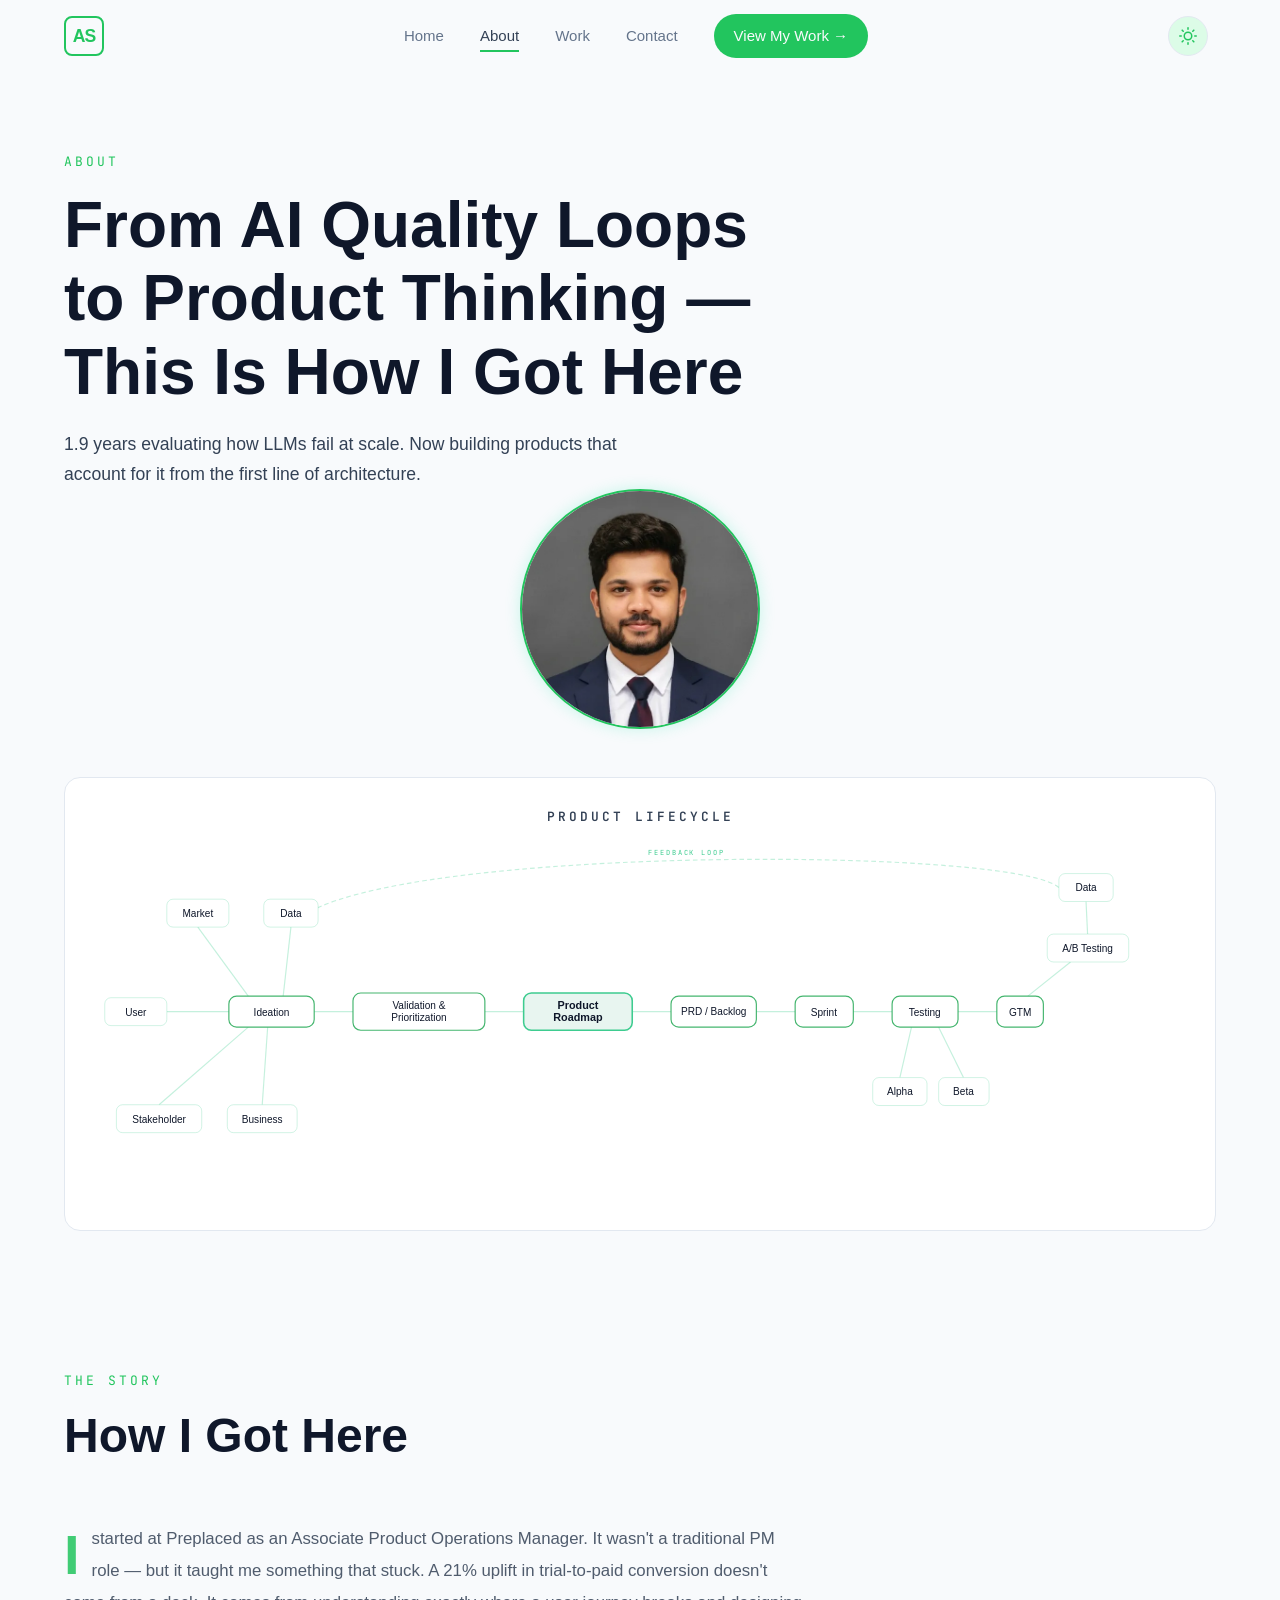
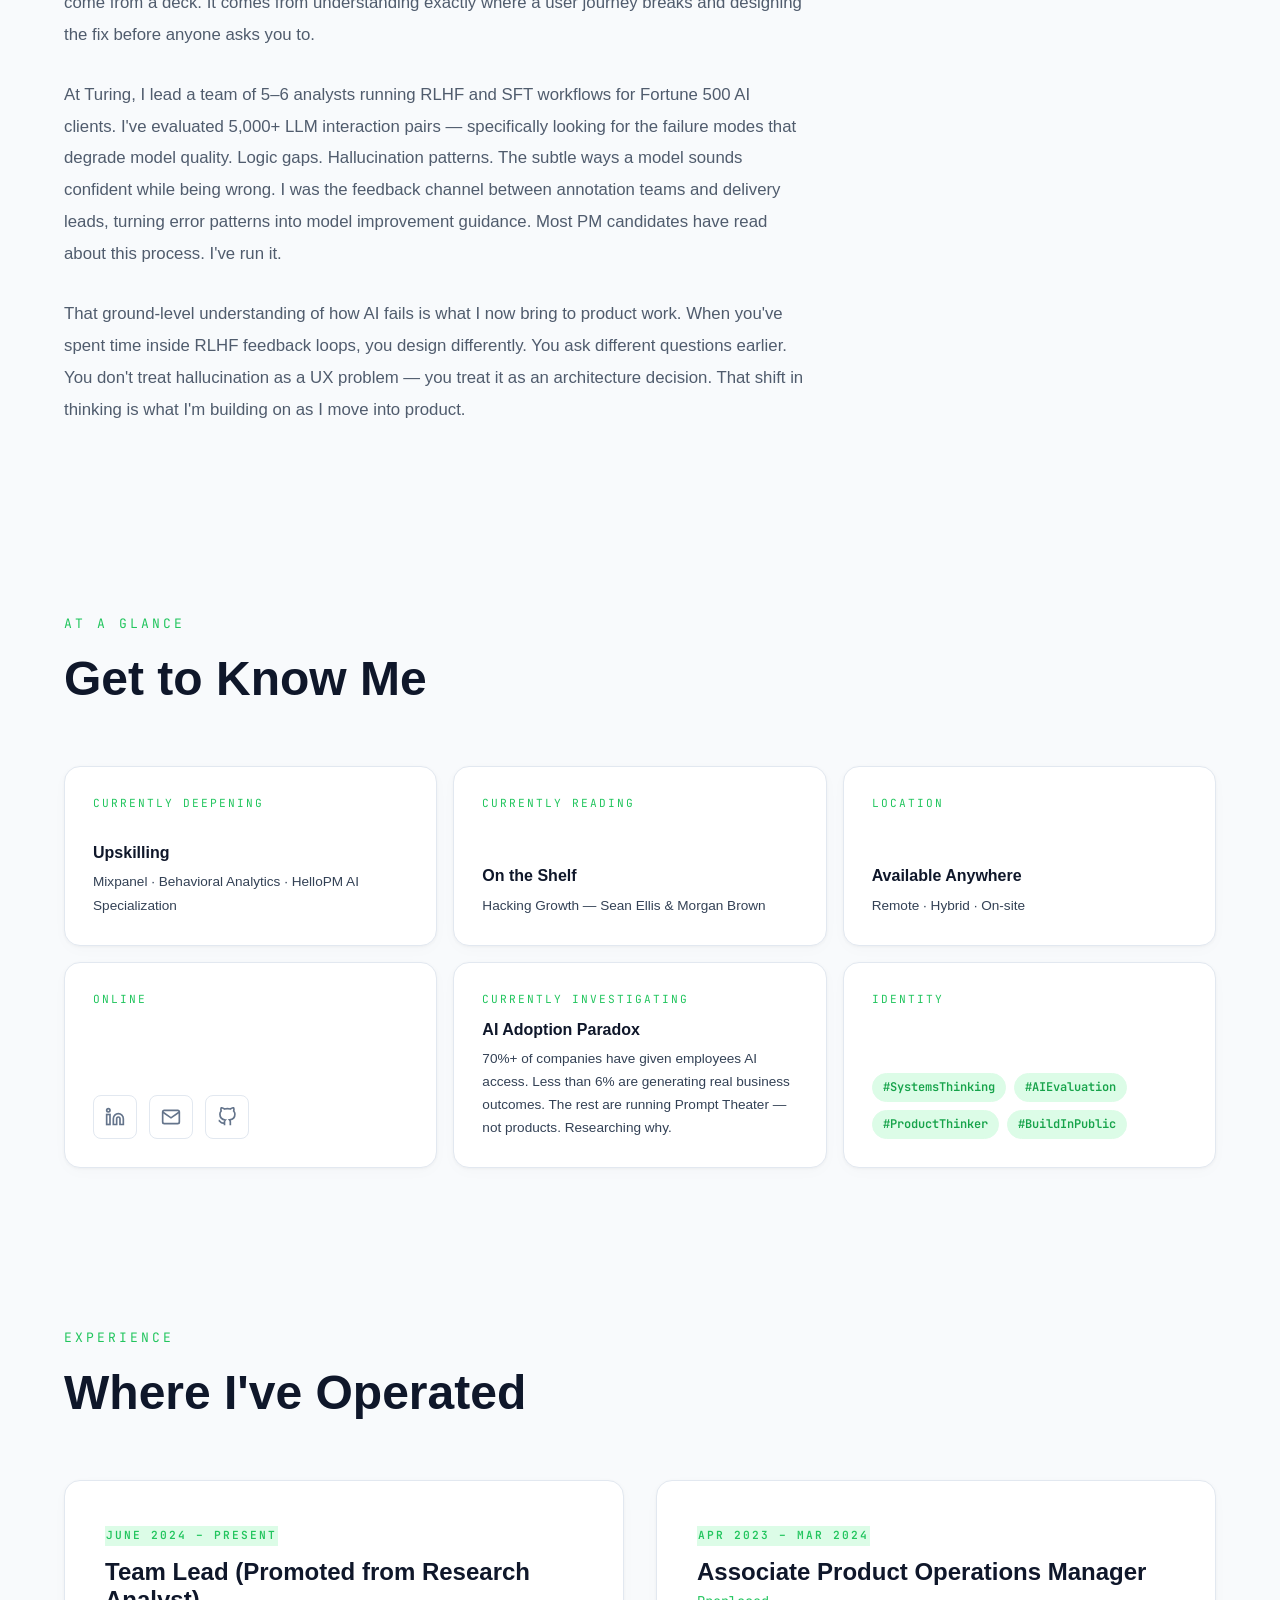
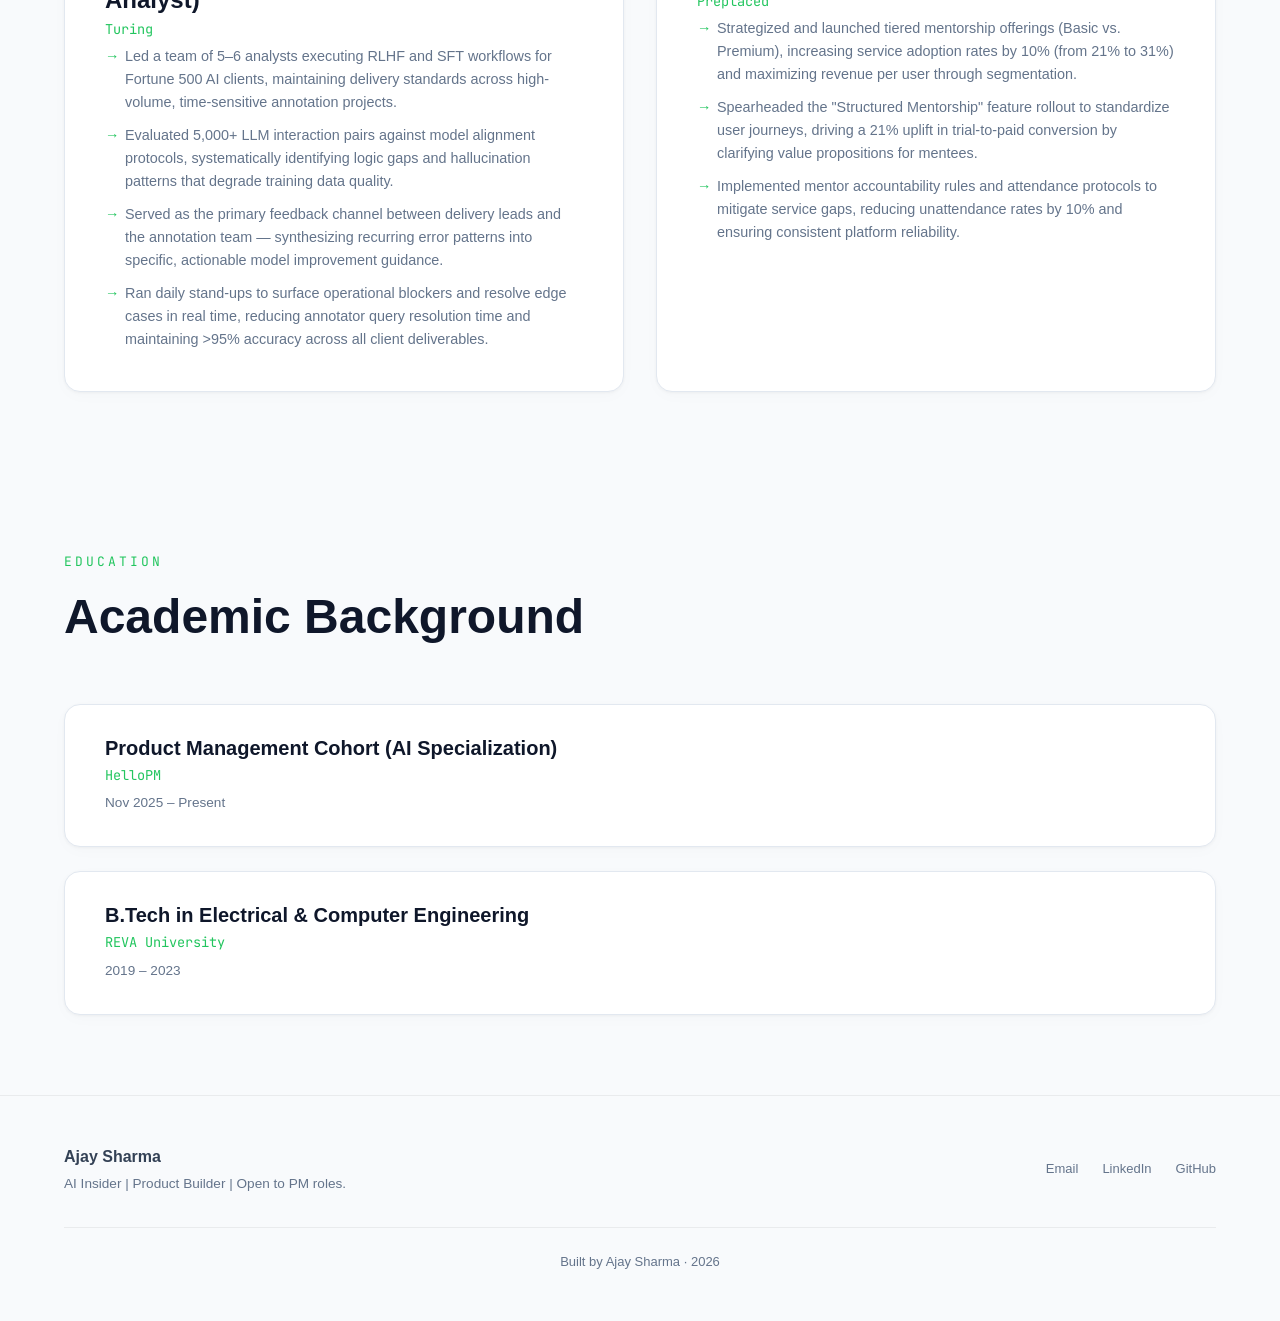
==== commit d6cf53ae: "Update portfolio formatting and experience dates" ====
--- a/about.html
+++ b/about.html
@@ -6,11 +6,11 @@
     <!-- Google tag (gtag.js) -->
     <script async src="https://www.googletagmanager.com/gtag/js?id=G-2LNCMH6HLH"></script>
     <script>
-      window.dataLayer = window.dataLayer || [];
-      function gtag(){dataLayer.push(arguments);}
-      gtag('js', new Date());
-
-      gtag('config', 'G-2LNCMH6HLH');
+        window.dataLayer = window.dataLayer || [];
+        function gtag() { dataLayer.push(arguments); }
+        gtag('js', new Date());
+
+        gtag('config', 'G-2LNCMH6HLH');
     </script>
     <meta name="viewport" content="width=device-width, initial-scale=1.0">
     <title>About — Ajay Sharma | AI Team Lead @ Turing</title>
@@ -27,7 +27,8 @@
     <link rel="preconnect" href="https://fonts.gstatic.com" crossorigin>
     <link rel="preconnect" href="https://www.googletagmanager.com" crossorigin>
     <link rel="preload" href="assets/ajay.webp" as="image" type="image/webp">
-    <link rel="stylesheet" href="https://api.fontshare.com/v2/css?f[]=clash-display@400,500,600,700&f[]=satoshi@400,500,700&display=swap">
+    <link rel="stylesheet"
+        href="https://api.fontshare.com/v2/css?f[]=clash-display@400,500,600,700&f[]=satoshi@400,500,700&display=swap">
     <link rel="stylesheet" href="https://fonts.googleapis.com/css2?family=JetBrains+Mono:wght@400;500&display=swap">
     <link rel="stylesheet" href="css/style.css">
 </head>
@@ -76,12 +77,13 @@
             <div class="container">
                 <span class="section-label fade-in-up">ABOUT</span>
                 <h1 class="fade-in-up">From AI Quality Loops to Product Thinking — This Is How I Got Here</h1>
-                <p class="fade-in-up">1.8 years evaluating how LLMs fail at scale. Now building products that account
+                <p class="fade-in-up">1.9 years evaluating how LLMs fail at scale. Now building products that account
                     for it from the first line of architecture.</p>
                 <div class="portrait-wrap fade-in-up">
                     <picture>
                         <source srcset="assets/ajay.webp" type="image/webp">
-                        <img src="assets/ajay.jpg" alt="Ajay Sharma" class="portrait portrait--lg" loading="eager" width="400" height="500">
+                        <img src="assets/ajay.jpg" alt="Ajay Sharma" class="portrait portrait--lg" loading="eager"
+                            width="400" height="500">
                     </picture>
                 </div>
                 <div class="hero-image-placeholder fade-in-up">
@@ -367,8 +369,8 @@
                     <div class="bento-tile fade-in-up">
                         <span class="bento-tile-label">Online</span>
                         <div class="bento-social-links">
-                            <a href="https://www.linkedin.com/in/workwithajay/" target="_blank" rel="noopener noreferrer"
-                                class="bento-social-link" aria-label="LinkedIn">
+                            <a href="https://www.linkedin.com/in/workwithajay/" target="_blank"
+                                rel="noopener noreferrer" class="bento-social-link" aria-label="LinkedIn">
                                 <svg width="20" height="20" viewBox="0 0 24 24" fill="none" stroke="currentColor"
                                     stroke-width="2">
                                     <path
@@ -499,7 +501,8 @@
                 </div>
                 <div class="footer-links">
                     <a href="#" class="contact-email-link">Email</a>
-                    <a href="https://www.linkedin.com/in/workwithajay/" target="_blank" rel="noopener noreferrer">LinkedIn</a>
+                    <a href="https://www.linkedin.com/in/workwithajay/" target="_blank"
+                        rel="noopener noreferrer">LinkedIn</a>
                     <a href="https://github.com/reagleai/" target="_blank" rel="noopener noreferrer">GitHub</a>
                 </div>
             </div>
--- a/css/style.css
+++ b/css/style.css
@@ -1896,7 +1896,7 @@
         left: 0;
         right: 0;
         bottom: auto;
-        background: var(--bg-card); /* Solid background instead of transparent overlay */
+        background: var(--bg-base);
         flex-direction: column;
         justify-content: flex-start;
         align-items: center;
@@ -1908,13 +1908,19 @@
         transition: opacity var(--transition-base), transform var(--transition-base);
         transform: translateY(-10px);
         z-index: 999;
-        box-shadow: 0 20px 40px rgba(0, 0, 0, 0.2);
+        box-shadow: 0 20px 60px rgba(0, 0, 0, 0.4);
     }
 
     .nav-links.active {
         opacity: 1;
         pointer-events: auto;
         transform: translateY(0);
+    }
+
+    /* Ensure navbar has opaque bg when mobile menu is open */
+    .navbar:has(.nav-links.active),
+    .navbar.menu-open {
+        background: var(--bg-base);
     }
 
     .nav-links a {
